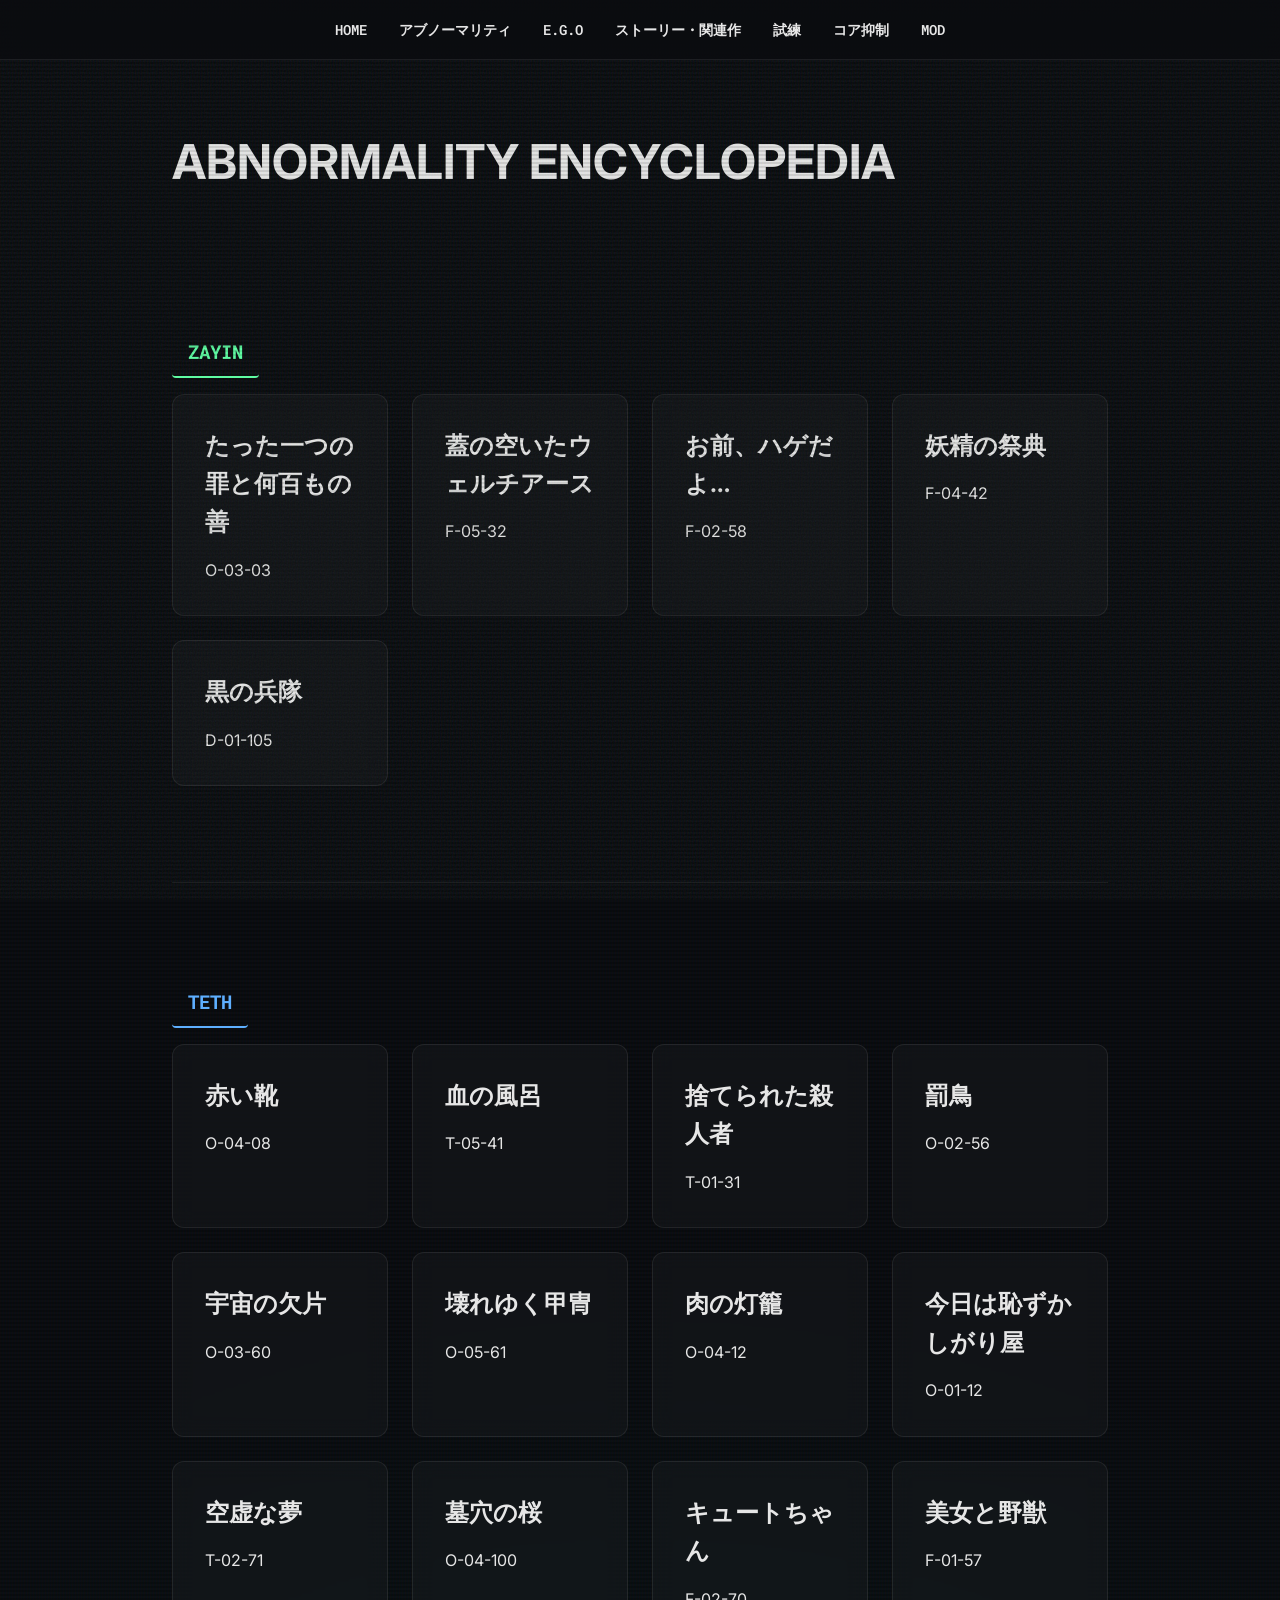
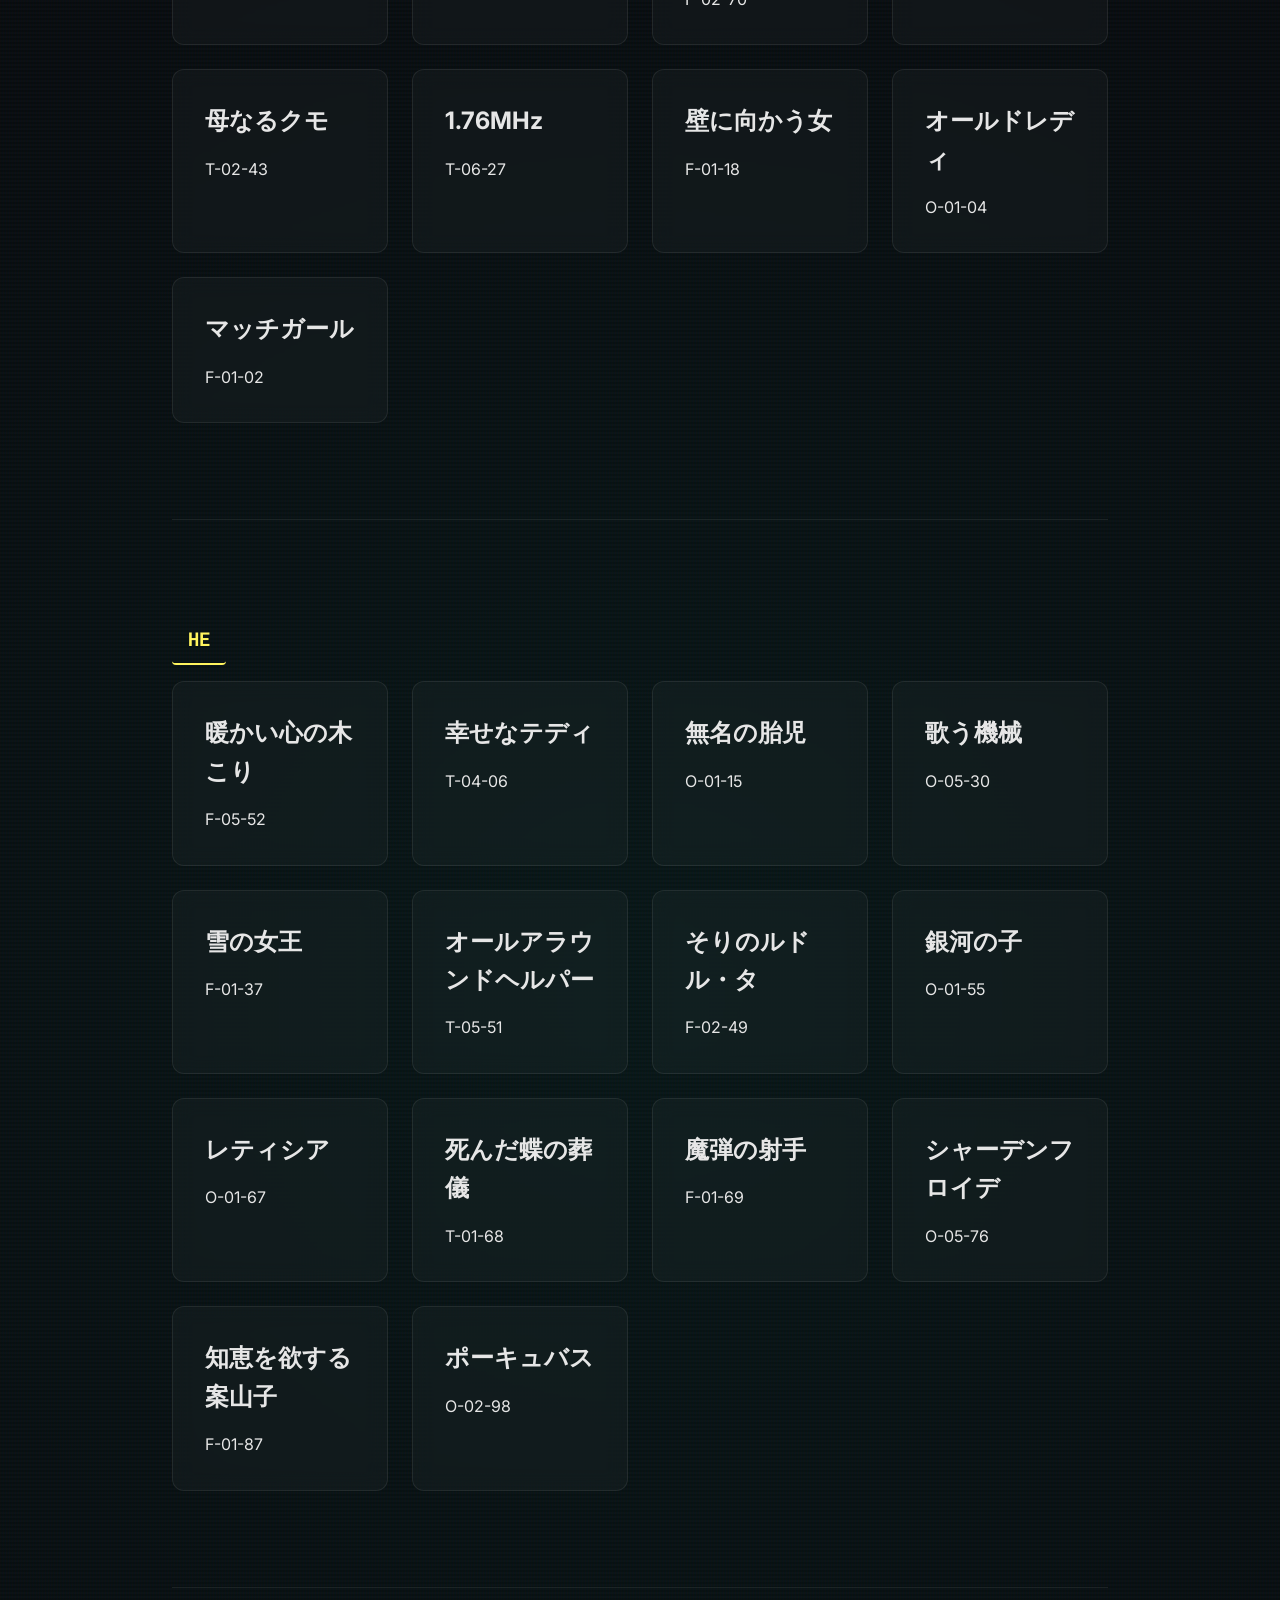
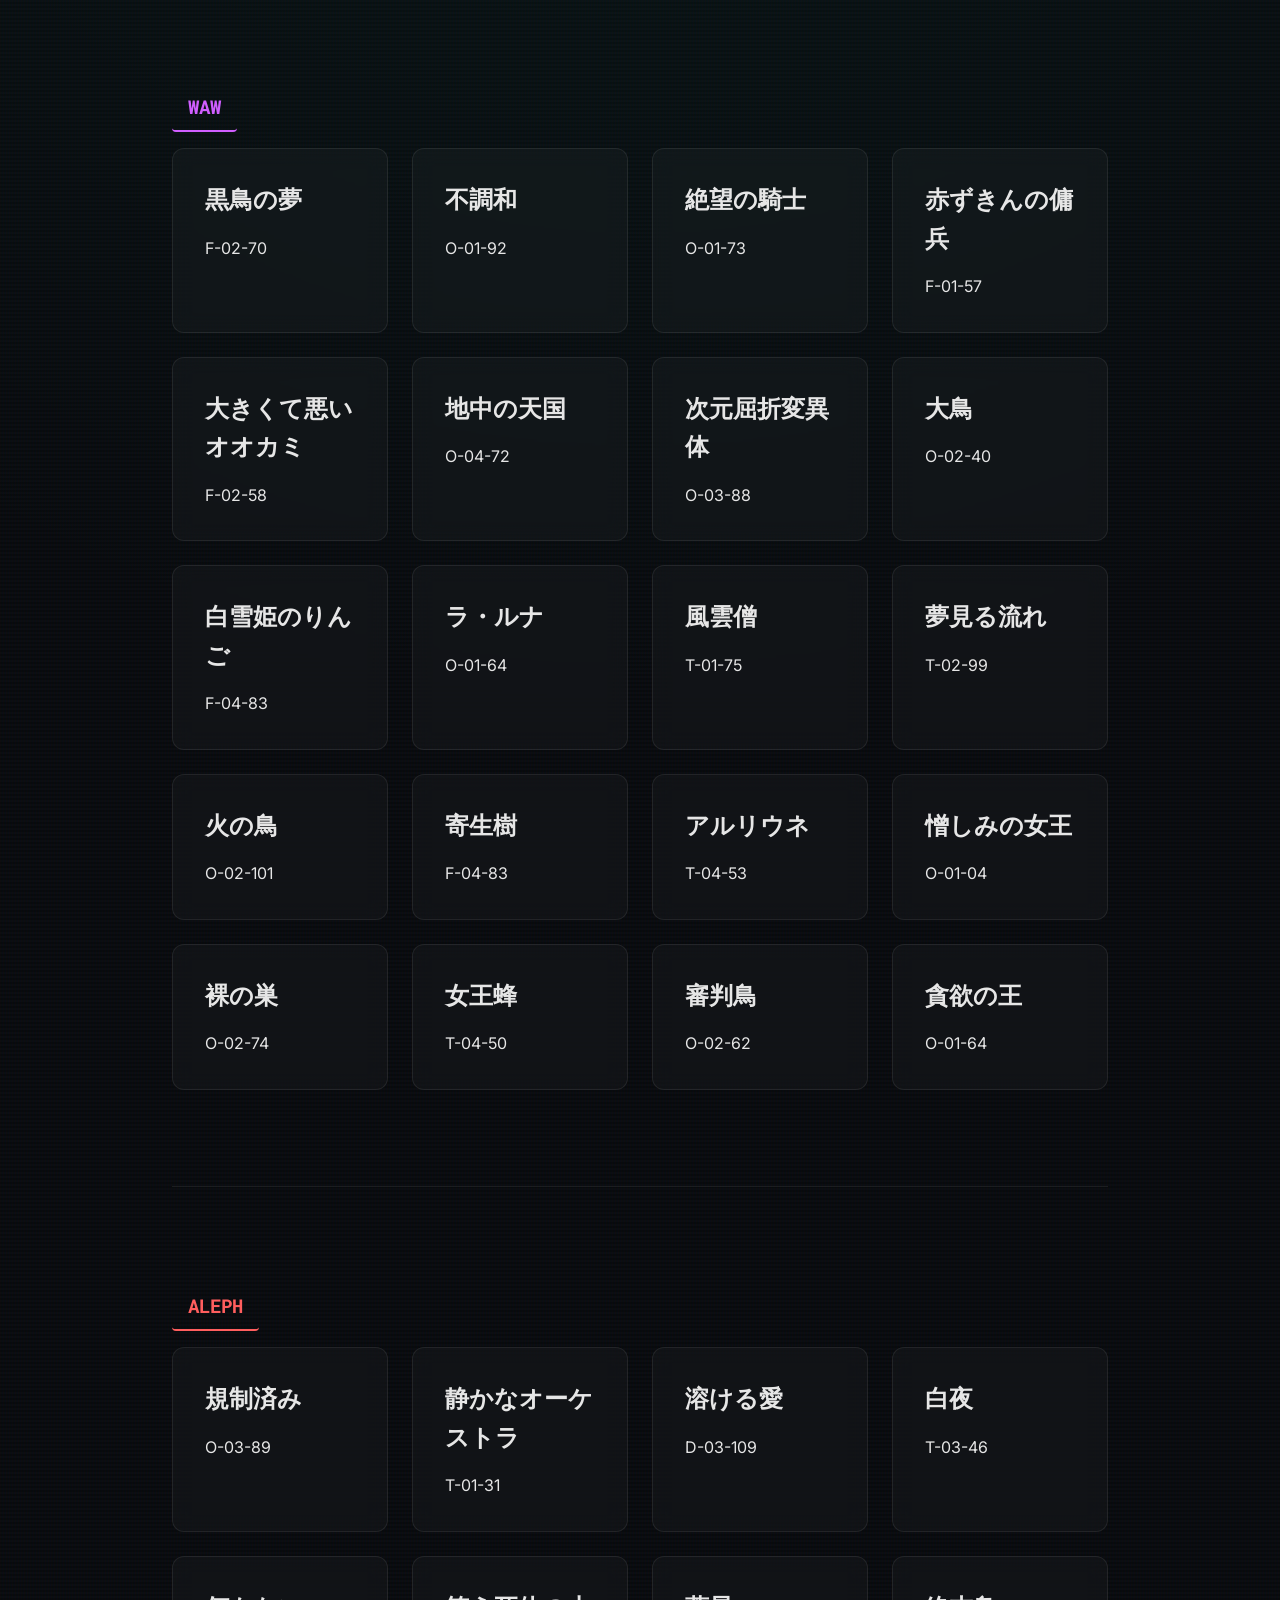
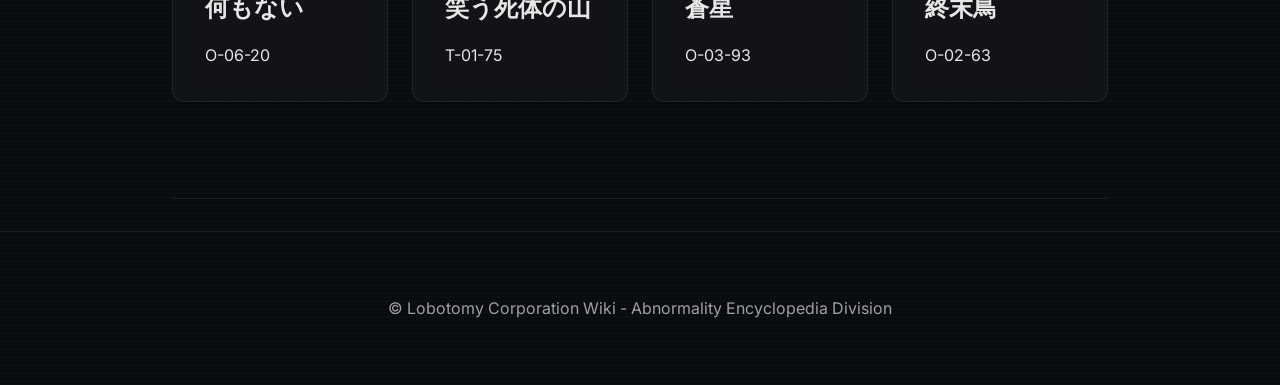
==== abnormality_list.html @ da33ee10 "base" ====
<!DOCTYPE html>
<html lang="ja">
<head>
    <meta charset="UTF-8">
    <meta name="viewport" content="width=device-width, initial-scale=1.0">
    <title>アブノーマリティ図鑑 | Lobotomy Corporation Wiki</title>
    <link rel="stylesheet" href="index.css">
</head>
<body>
    <div class="scanline"></div>
    <div class="noise"></div>

    <nav class="main-nav">
        <div class="nav-container">
            <ul class="nav-list">
                <li class="nav-item"><a href="index.html">HOME</a></li>
                <li class="nav-item has-dropdown">
                    <a href="abnormality_list.html">アブノーマリティ</a>
                    <ul class="dropdown">
                        <li><a href="#zayin">ZAYIN</a></li>
                        <li><a href="#teth">TETH</a></li>
                        <li><a href="#he">HE</a></li>
                        <li><a href="#waw">WAW</a></li>
                        <li><a href="#aleph">ALEPH</a></li>
                        <li><a href="tool_list.html">ツール型 (Tool)</a></li>
                    </ul>
                </li>
                <li class="nav-item has-dropdown">
                    <a href="ego_list.html">E.G.O</a>
                    <ul class="dropdown">
                        <li class="has-submenu">
                            <a href="ego_list.html">武器 (Weapon)</a>
                            <ul class="submenu">
                                <li><a href="ego_list.html#zayin">ZAYIN</a></li>
                                <li><a href="ego_list.html#teth">TETH</a></li>
                                <li><a href="ego_list.html#he">HE</a></li>
                                <li><a href="ego_list.html#waw">WAW</a></li>
                                <li><a href="ego_list.html#aleph">ALEPH</a></li>
                            </ul>
                        </li>
                        <li class="has-submenu">
                            <a href="ego_list.html">防具 (Armor)</a>
                            <ul class="submenu">
                                <li><a href="ego_list.html#zayin">ZAYIN</a></li>
                                <li><a href="ego_list.html#teth">TETH</a></li>
                                <li><a href="ego_list.html#he">HE</a></li>
                                <li><a href="ego_list.html#waw">WAW</a></li>
                                <li><a href="ego_list.html#aleph">ALEPH</a></li>
                            </ul>
                        </li>
                        <li><a href="ego_list.html#gift">ギフト (Gift)</a></li>
                    </ul>
                </li>
                <li class="nav-item"><a href="story.html">ストーリー・関連作</a></li>
                <li class="nav-item"><a href="ordeals.html">試練</a></li>
                <li class="nav-item"><a href="suppression.html">コア抑制</a></li>
                <li class="nav-item"><a href="mods.html">MOD</a></li>
            </ul>
        </div>
    </nav>

    <main class="container" style="padding-top: 4rem;">
        <h1 class="reveal" style="font-size: 3rem; margin-bottom: 2rem;">ABNORMALITY ENCYCLOPEDIA</h1>
        
        <section id="zayin">
            <h2 class="risk-header zayin reveal">ZAYIN</h2>
            <div class="grid-4">
                <div class="card reveal"><h3>たった一つの罪と何百もの善</h3><p>O-03-03</p></div>
                <div class="card reveal"><h3>蓋の空いたウェルチアース</h3><p>F-05-32</p></div>
                <div class="card reveal"><h3>お前、ハゲだよ…</h3><p>F-02-58</p></div>
                <div class="card reveal"><h3>妖精の祭典</h3><p>F-04-42</p></div>
                <div class="card reveal"><h3>黒の兵隊</h3><p>D-01-105</p></div>
            </div>
        </section>

        <section id="teth">
            <h2 class="risk-header teth reveal">TETH</h2>
            <div class="grid-4">
                <div class="card reveal"><h3>赤い靴</h3><p>O-04-08</p></div>
                <div class="card reveal"><h3>血の風呂</h3><p>T-05-41</p></div>
                <div class="card reveal"><h3>捨てられた殺人者</h3><p>T-01-31</p></div>
                <div class="card reveal"><h3>罰鳥</h3><p>O-02-56</p></div>
                <div class="card reveal"><h3>宇宙の欠片</h3><p>O-03-60</p></div>
                <div class="card reveal"><h3>壊れゆく甲冑</h3><p>O-05-61</p></div>
                <div class="card reveal"><h3>肉の灯籠</h3><p>O-04-12</p></div>
                <div class="card reveal"><h3>今日は恥ずかしがり屋</h3><p>O-01-12</p></div>
                <div class="card reveal"><h3>空虚な夢</h3><p>T-02-71</p></div>
                <div class="card reveal"><h3>墓穴の桜</h3><p>O-04-100</p></div>
                <div class="card reveal"><h3>キュートちゃん</h3><p>F-02-70</p></div>
                <div class="card reveal"><h3>美女と野獣</h3><p>F-01-57</p></div>
                <div class="card reveal"><h3>母なるクモ</h3><p>T-02-43</p></div>
                <div class="card reveal"><h3>1.76MHz</h3><p>T-06-27</p></div>
                <div class="card reveal"><h3>壁に向かう女</h3><p>F-01-18</p></div>
                <div class="card reveal"><h3>オールドレディ</h3><p>O-01-04</p></div>
                <div class="card reveal"><h3>マッチガール</h3><p>F-01-02</p></div>
            </div>
        </section>

        <section id="he">
            <h2 class="risk-header he reveal">HE</h2>
            <div class="grid-4">
                <div class="card reveal"><h3>暖かい心の木こり</h3><p>F-05-52</p></div>
                <div class="card reveal"><h3>幸せなテディ</h3><p>T-04-06</p></div>
                <div class="card reveal"><h3>無名の胎児</h3><p>O-01-15</p></div>
                <div class="card reveal"><h3>歌う機械</h3><p>O-05-30</p></div>
                <div class="card reveal"><h3>雪の女王</h3><p>F-01-37</p></div>
                <div class="card reveal"><h3>オールアラウンドヘルパー</h3><p>T-05-51</p></div>
                <div class="card reveal"><h3>そりのルドル・タ</h3><td>F-02-49</td></div>
                <div class="card reveal"><h3>銀河の子</h3><p>O-01-55</p></div>
                <div class="card reveal"><h3>レティシア</h3><p>O-01-67</p></div>
                <div class="card reveal"><h3>死んだ蝶の葬儀</h3><p>T-01-68</p></div>
                <div class="card reveal"><h3>魔弾の射手</h3><p>F-01-69</p></div>
                <div class="card reveal"><h3>シャーデンフロイデ</h3><p>O-05-76</p></div>
                <div class="card reveal"><h3>知恵を欲する案山子</h3><p>F-01-87</p></div>
                <div class="card reveal"><h3>ポーキュバス</h3><p>O-02-98</p></div>
            </div>
        </section>

        <section id="waw">
            <h2 class="risk-header waw reveal">WAW</h2>
            <div class="grid-4">
                <div class="card reveal"><h3>黒鳥の夢</h3><p>F-02-70</p></div>
                <div class="card reveal"><h3>不調和</h3><p>O-01-92</p></div>
                <div class="card reveal"><h3>絶望の騎士</h3><p>O-01-73</p></div>
                <div class="card reveal"><h3>赤ずきんの傭兵</h3><p>F-01-57</p></div>
                <div class="card reveal"><h3>大きくて悪いオオカミ</h3><p>F-02-58</p></div>
                <div class="card reveal"><h3>地中の天国</h3><p>O-04-72</p></div>
                <div class="card reveal"><h3>次元屈折変異体</h3><p>O-03-88</p></div>
                <div class="card reveal"><h3>大鳥</h3><p>O-02-40</p></div>
                <div class="card reveal"><h3>白雪姫のりんご</h3><p>F-04-83</p></div>
                <div class="card reveal"><h3>ラ・ルナ</h3><p>O-01-64</p></div>
                <div class="card reveal"><h3>風雲僧</h3><p>T-01-75</p></div>
                <div class="card reveal"><h3>夢見る流れ</h3><p>T-02-99</p></div>
                <div class="card reveal"><h3>火の鳥</h3><p>O-02-101</p></div>
                <div class="card reveal"><h3>寄生樹</h3><p>F-04-83</p></div>
                <div class="card reveal"><h3>アルリウネ</h3><p>T-04-53</p></div>
                <div class="card reveal"><h3>憎しみの女王</h3><p>O-01-04</p></div>
                <div class="card reveal"><h3>裸の巣</h3><p>O-02-74</p></div>
                <div class="card reveal"><h3>女王蜂</h3><p>T-04-50</p></div>
                <div class="card reveal"><h3>審判鳥</h3><p>O-02-62</p></div>
                <div class="card reveal"><h3>貪欲の王</h3><p>O-01-64</p></div>
            </div>
        </section>

        <section id="aleph">
            <h2 class="risk-header aleph reveal">ALEPH</h2>
            <div class="grid-4">
                <div class="card reveal"><h3>規制済み</h3><p>O-03-89</p></div>
                <div class="card reveal"><h3>静かなオーケストラ</h3><p>T-01-31</p></div>
                <div class="card reveal"><h3>溶ける愛</h3><p>D-03-109</p></div>
                <div class="card reveal"><h3>白夜</h3><p>T-03-46</p></div>
                <div class="card reveal"><h3>何もない</h3><p>O-06-20</p></div>
                <div class="card reveal"><h3>笑う死体の山</h3><p>T-01-75</p></div>
                <div class="card reveal"><h3>蒼星</h3><p>O-03-93</p></div>
                <div class="card reveal"><h3>終末鳥</h3><p>O-02-63</p></div>
            </div>
        </section>
    </main>

    <footer style="padding: 4rem; text-align: center; color: var(--text-secondary); border-top: 1px solid var(--glass-border);">
        <p>&copy; Lobotomy Corporation Wiki - Abnormality Encyclopedia Division</p>
    </footer>

    <script src="main.js"></script>
</body>
</html>
---- index.css ----
@import url('https://fonts.googleapis.com/css2?family=Inter:wght@300;400;600;700&family=Roboto+Mono:wght@400;500&display=swap');

:root {
    --bg-color: #0a0c10;
    --surface-color: rgba(20, 22, 28, 0.8);
    --border-color: rgba(255, 255, 255, 0.1);
    --text-primary: #e6e6e6;
    --text-secondary: #a0a0a0;
    --accent-color: #00ffcc; /* Corporate Teal */
    
    /* Attribute Colors */
    --color-red: #ff4b4b;
    --color-white: #ffffff;
    --color-black: #404040;
    --color-pale: #b0d4ff;
    
    /* Status Colors */
    --color-hp: #ff5e5e;
    --color-sp: #5eafff;
    --color-work-success: #5effa4;
    
    --font-sans: 'Inter', sans-serif;
    --font-mono: 'Roboto Mono', monospace;
    
    --transition-fast: 0.2s ease;
    --transition-slow: 0.5s ease;
    
    --glass-bg: rgba(255, 255, 255, 0.03);
    --glass-border: rgba(255, 255, 255, 0.08);
}

* {
    margin: 0;
    padding: 0;
    box-sizing: border-box;
}

body {
    background-color: var(--bg-color);
    color: var(--text-primary);
    font-family: var(--font-sans);
    line-height: 1.6;
    overflow-x: hidden;
    padding-top: 60px; /* Offset for fixed nav */
    background-image: 
        radial-gradient(circle at 50% 50%, rgba(0, 255, 204, 0.05) 0%, transparent 50%),
        linear-gradient(rgba(18, 16, 16, 0) 50%, rgba(0, 0, 0, 0.25) 50%),
        linear-gradient(90deg, rgba(255, 0, 0, 0.03), rgba(0, 255, 0, 0.01), rgba(0, 0, 255, 0.03));
    background-size: 100% 100%, 100% 4px, 3px 100%;
}

/* Scrollbar Customization */
::-webkit-scrollbar {
    width: 6px;
}
::-webkit-scrollbar-track {
    background: var(--bg-color);
}
::-webkit-scrollbar-thumb {
    background: var(--glass-border);
    border-radius: 10px;
}
::-webkit-scrollbar-thumb:hover {
    background: var(--accent-color);
}

.container {
    max-width: 1000px;
    margin: 0 auto;
    padding: 2rem;
}

/* Header & Navigation */
.main-nav {
    position: fixed;
    top: 0;
    left: 0;
    width: 100%;
    height: 60px;
    background: rgba(10, 12, 16, 0.8);
    backdrop-filter: blur(15px);
    border-bottom: 1px solid var(--glass-border);
    z-index: 1000;
}

.nav-container {
    max-width: 1200px;
    margin: 0 auto;
    height: 100%;
    display: flex;
    justify-content: center;
    align-items: center;
}

.nav-list {
    display: flex;
    list-style: none;
    gap: 2rem;
}

.nav-item {
    position: relative;
}

.nav-item > a {
    color: var(--text-primary);
    text-decoration: none;
    font-size: 0.9rem;
    font-weight: 600;
    font-family: var(--font-mono);
    text-transform: uppercase;
    transition: var(--transition-fast);
    padding: 1rem 0;
    display: block;
}

.nav-item:hover > a {
    color: var(--accent-color);
}

/* Dropdown Menu */
.dropdown {
    position: absolute;
    top: 100%;
    left: 0;
    background: var(--surface-color);
    border: 1px solid var(--glass-border);
    min-width: 200px;
    list-style: none;
    opacity: 0;
    visibility: hidden;
    transform: translateY(10px);
    transition: all 0.3s ease;
    border-radius: 4px;
    box-shadow: 0 10px 30px rgba(0,0,0,0.5);
}

.nav-item:hover .dropdown {
    opacity: 1;
    visibility: visible;
    transform: translateY(0);
}

.dropdown li {
    position: relative;
}

.dropdown a {
    color: var(--text-primary);
    text-decoration: none;
    padding: 0.8rem 1.2rem;
    display: block;
    font-size: 0.85rem;
    border-bottom: 1px solid rgba(255, 255, 255, 0.05);
    transition: var(--transition-fast);
}

.dropdown a:hover {
    background: rgba(255, 255, 255, 0.05);
    color: var(--accent-color);
}

/* Nested Submenu */
.submenu {
    position: absolute;
    top: 0;
    left: 100%;
    background: var(--surface-color);
    border: 1px solid var(--glass-border);
    min-width: 150px;
    list-style: none;
    opacity: 0;
    visibility: hidden;
    transform: translateX(10px);
    transition: all 0.3s ease;
    border-radius: 4px;
}

.has-submenu:hover .submenu {
    opacity: 1;
    visibility: visible;
    transform: translateX(0);
}

.has-submenu > a::after {
    content: '▶';
    font-size: 0.6rem;
    margin-left: 0.5rem;
    float: right;
    margin-top: 2px;
}

/* Data Tables */
.data-table-container {
    margin-top: 2rem;
    overflow-x: auto;
    border: 1px solid var(--glass-border);
    border-radius: 8px;
    background: var(--surface-color);
}

.data-table {
    width: 100%;
    border-collapse: collapse;
    font-size: 0.9rem;
}

.data-table th, .data-table td {
    padding: 1.2rem;
    text-align: left;
    border-bottom: 1px solid var(--glass-border);
}

.data-table th {
    background: rgba(255, 255, 255, 0.03);
    color: var(--accent-color);
    font-family: var(--font-mono);
    text-transform: uppercase;
    font-size: 0.75rem;
    letter-spacing: 1px;
}

.data-table tr:hover {
    background: rgba(255, 255, 255, 0.02);
}

/* Risk Level Headers */
.risk-header {
    padding: 0.5rem 1rem;
    border-radius: 4px;
    font-weight: bold;
    font-family: var(--font-mono);
    display: inline-block;
    margin-bottom: 1rem;
    font-size: 1.2rem;
}

.zayin { color: #5effa4; border-bottom: 2px solid #5effa4; }
.teth { color: #5eafff; border-bottom: 2px solid #5eafff; }
.he { color: #fff45e; border-bottom: 2px solid #fff45e; }
.waw { color: #d05eff; border-bottom: 2px solid #d05eff; }
.aleph { color: #ff5e5e; border-bottom: 2px solid #ff5e5e; }

/* Attribute Colors in Tables */
.attr-text-red { color: var(--color-red); font-weight: bold; }
.attr-text-white { color: var(--color-white); font-weight: bold; }
.attr-text-black { color: #888; font-weight: bold; } /* Slightly lighter for readability */
.attr-text-pale { color: var(--color-pale); font-weight: bold; }

header {
    height: 100vh;
    display: flex;
    flex-direction: column;
    justify-content: center;
    align-items: center;
    text-align: center;
    border-bottom: 1px solid var(--glass-border);
    position: relative;
    overflow: hidden;
}

.header-overlay {
    position: absolute;
    top: 0;
    left: 0;
    width: 100%;
    height: 100%;
    background: radial-gradient(circle at center, transparent 0%, var(--bg-color) 80%);
    z-index: 1;
}

header h1 {
    font-size: 4rem;
    font-weight: 700;
    letter-spacing: -2px;
    margin-bottom: 1rem;
    z-index: 2;
    background: linear-gradient(to bottom, #fff, #888);
    -webkit-background-clip: text;
    -webkit-text-fill-color: transparent;
    text-transform: uppercase;
}

header p {
    font-family: var(--font-mono);
    color: var(--accent-color);
    font-size: 1.2rem;
    z-index: 2;
    opacity: 0.8;
}

/* Sections */
section {
    padding: 6rem 0;
    border-bottom: 1px solid var(--glass-border);
}

.section-title {
    font-size: 2.5rem;
    margin-bottom: 3rem;
    display: flex;
    align-items: center;
    gap: 1rem;
}

.section-title::before {
    content: '';
    display: block;
    width: 40px;
    height: 4px;
    background: var(--accent-color);
}

/* Grid Layouts */
.grid-2 {
    display: grid;
    grid-template-columns: 1fr 1fr;
    gap: 2rem;
}

.grid-4 {
    display: grid;
    grid-template-columns: repeat(auto-fit, minmax(200px, 1fr));
    gap: 1.5rem;
}

/* Premium Cards */
.card {
    background: var(--glass-bg);
    border: 1px solid var(--glass-border);
    border-radius: 12px;
    padding: 2rem;
    position: relative;
    transition: var(--transition-fast);
    backdrop-filter: blur(10px);
}

.card:hover {
    border-color: var(--accent-color);
    transform: translateY(-5px);
    box-shadow: 0 10px 30px rgba(0, 0, 0, 0.5);
}

.card h3 {
    margin-bottom: 1rem;
    font-size: 1.5rem;
    color: var(--text-primary);
}

/* Attribute-specific cards */
.card-attr {
    border-left: 4px solid var(--attr-color);
}

.card-attr.red { --attr-color: var(--color-red); }
.card-attr.white { --attr-color: var(--color-white); }
.card-attr.black { --attr-color: var(--color-black); }
.card-attr.pale { --attr-color: var(--color-pale); }

.attr-tag {
    display: inline-block;
    padding: 0.2rem 0.6rem;
    border-radius: 4px;
    font-size: 0.8rem;
    font-weight: bold;
    font-family: var(--font-mono);
    margin-bottom: 1rem;
}

.tag-red { background: var(--color-red); color: #000; }
.tag-white { background: var(--color-white); color: #000; }
.tag-black { background: var(--color-black); color: #fff; }
.tag-pale { background: var(--color-pale); color: #000; }

/* Status Meters */
.meter-container {
    margin-top: 1rem;
}

.meter-label {
    display: flex;
    justify-content: space-between;
    font-size: 0.85rem;
    margin-bottom: 0.4rem;
    font-family: var(--font-mono);
}

.meter-bar {
    height: 8px;
    background: rgba(255, 255, 255, 0.1);
    border-radius: 4px;
    overflow: hidden;
}

.meter-fill {
    height: 100%;
    width: 0;
    transition: width 1.5s cubic-bezier(0.19, 1, 0.22, 1);
}

.fill-hp { background: var(--color-hp); }
.fill-sp { background: var(--color-sp); }

/* Decorative Elements */
.scanline {
    position: fixed;
    top: 0;
    left: 0;
    width: 100%;
    height: 100%;
    background: linear-gradient(rgba(18, 16, 16, 0) 50%, rgba(0, 0, 0, 0.1) 50%), linear-gradient(90deg, rgba(255, 0, 0, 0.02), rgba(0, 255, 0, 0.01), rgba(0, 0, 255, 0.02));
    background-size: 100% 4px, 3px 100%;
    pointer-events: none;
    z-index: 100;
}

.noise {
    position: fixed;
    top: 0;
    left: 0;
    width: 100%;
    height: 100%;
    background-image: url('[data-uri]');
    pointer-events: none;
    z-index: 99;
}

/* Animations */
@keyframes fadeIn {
    from { opacity: 0; transform: translateY(20px); }
    to { opacity: 1; transform: translateY(0); }
}

.reveal {
    opacity: 0;
    transition: all 0.8s ease;
}

.reveal.active {
    opacity: 1;
    transform: translateY(0);
}

/* Media Queries */
@media (max-width: 768px) {
    .grid-2 {
        grid-template-columns: 1fr;
    }
    header h1 {
        font-size: 2.5rem;
    }
}
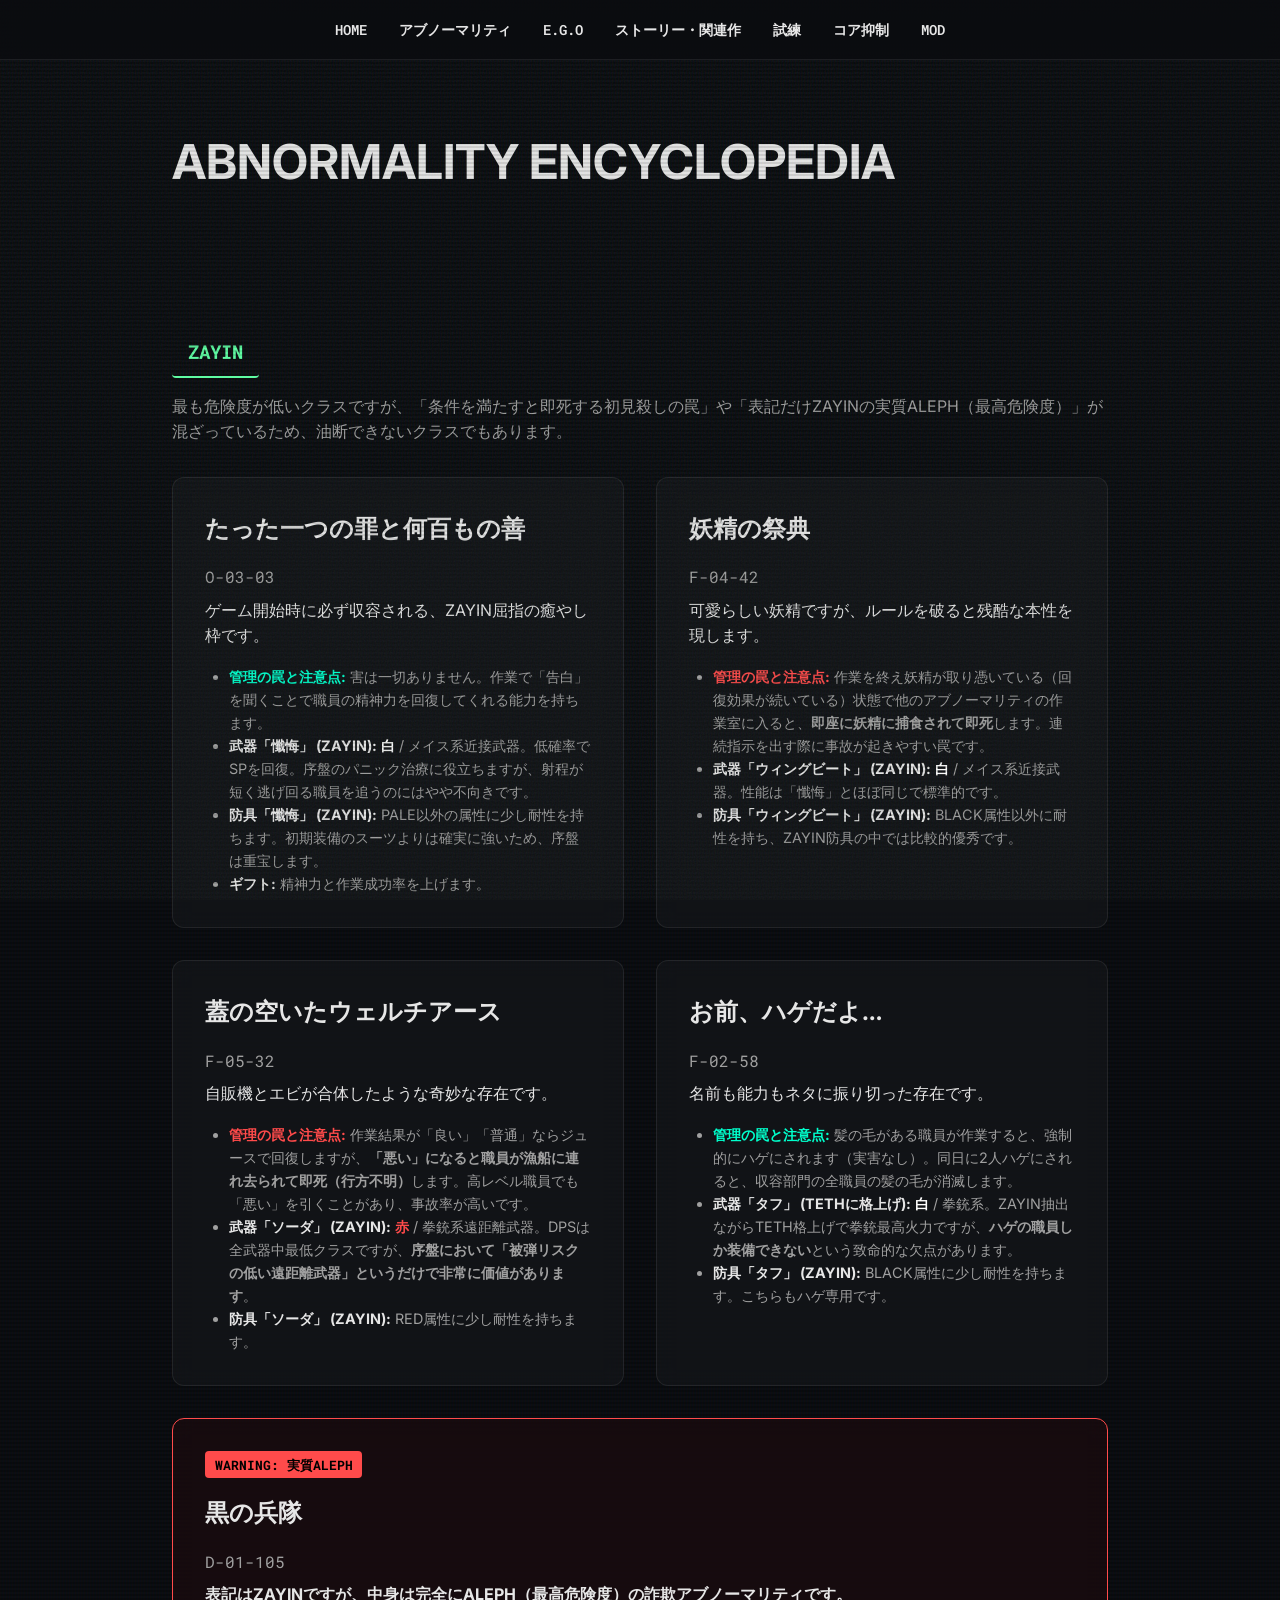
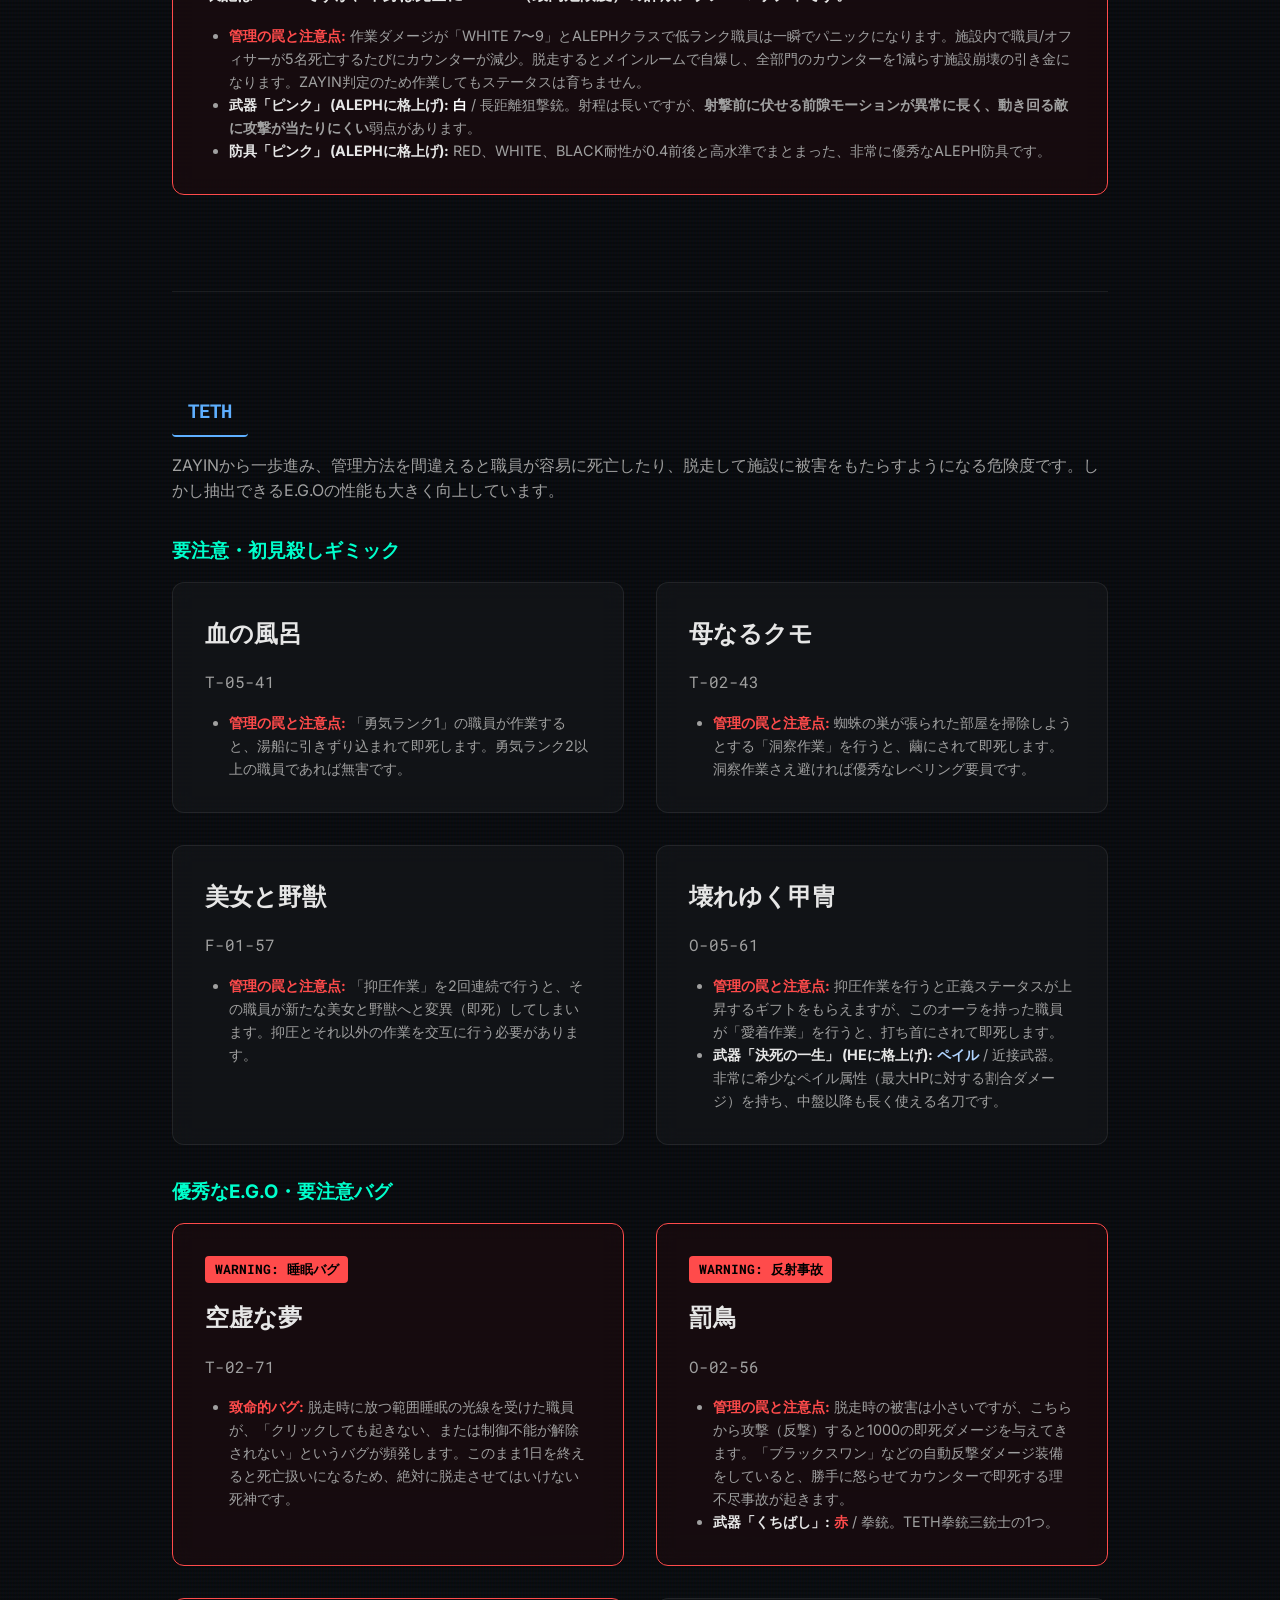
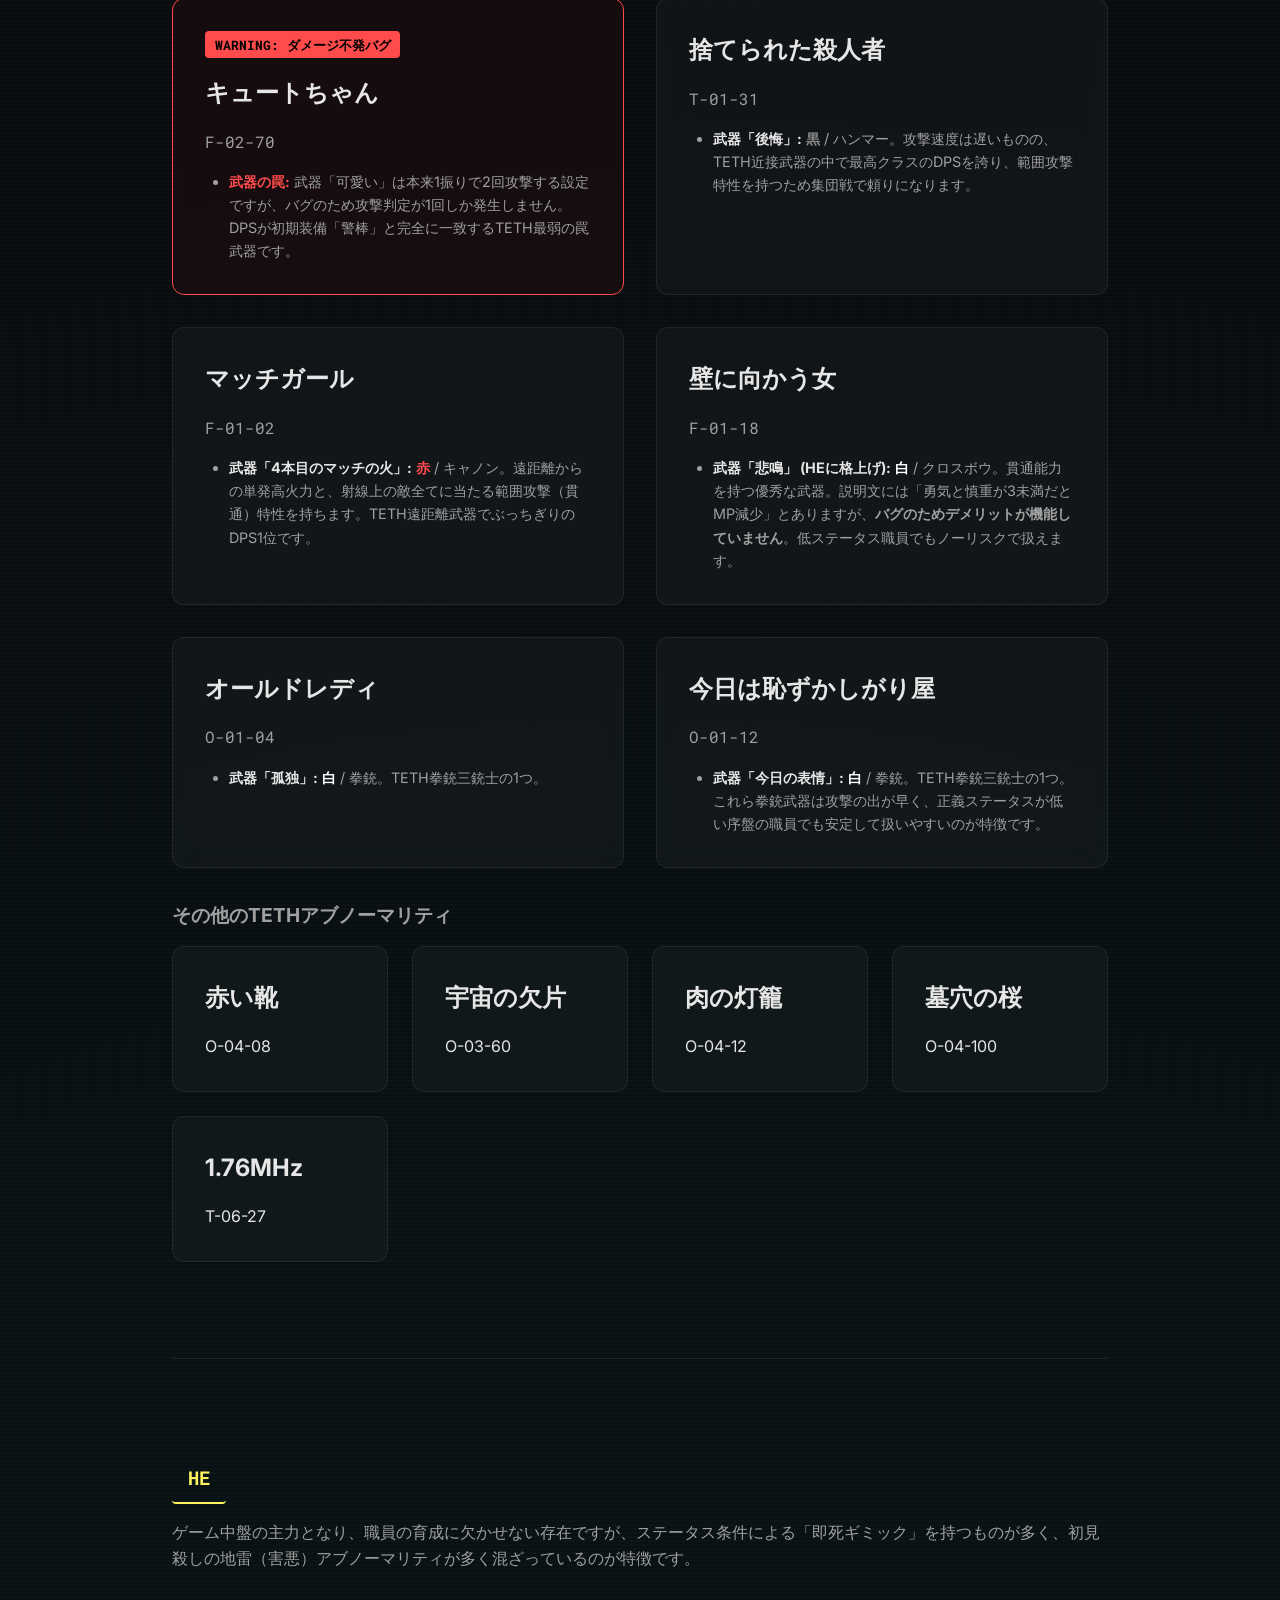
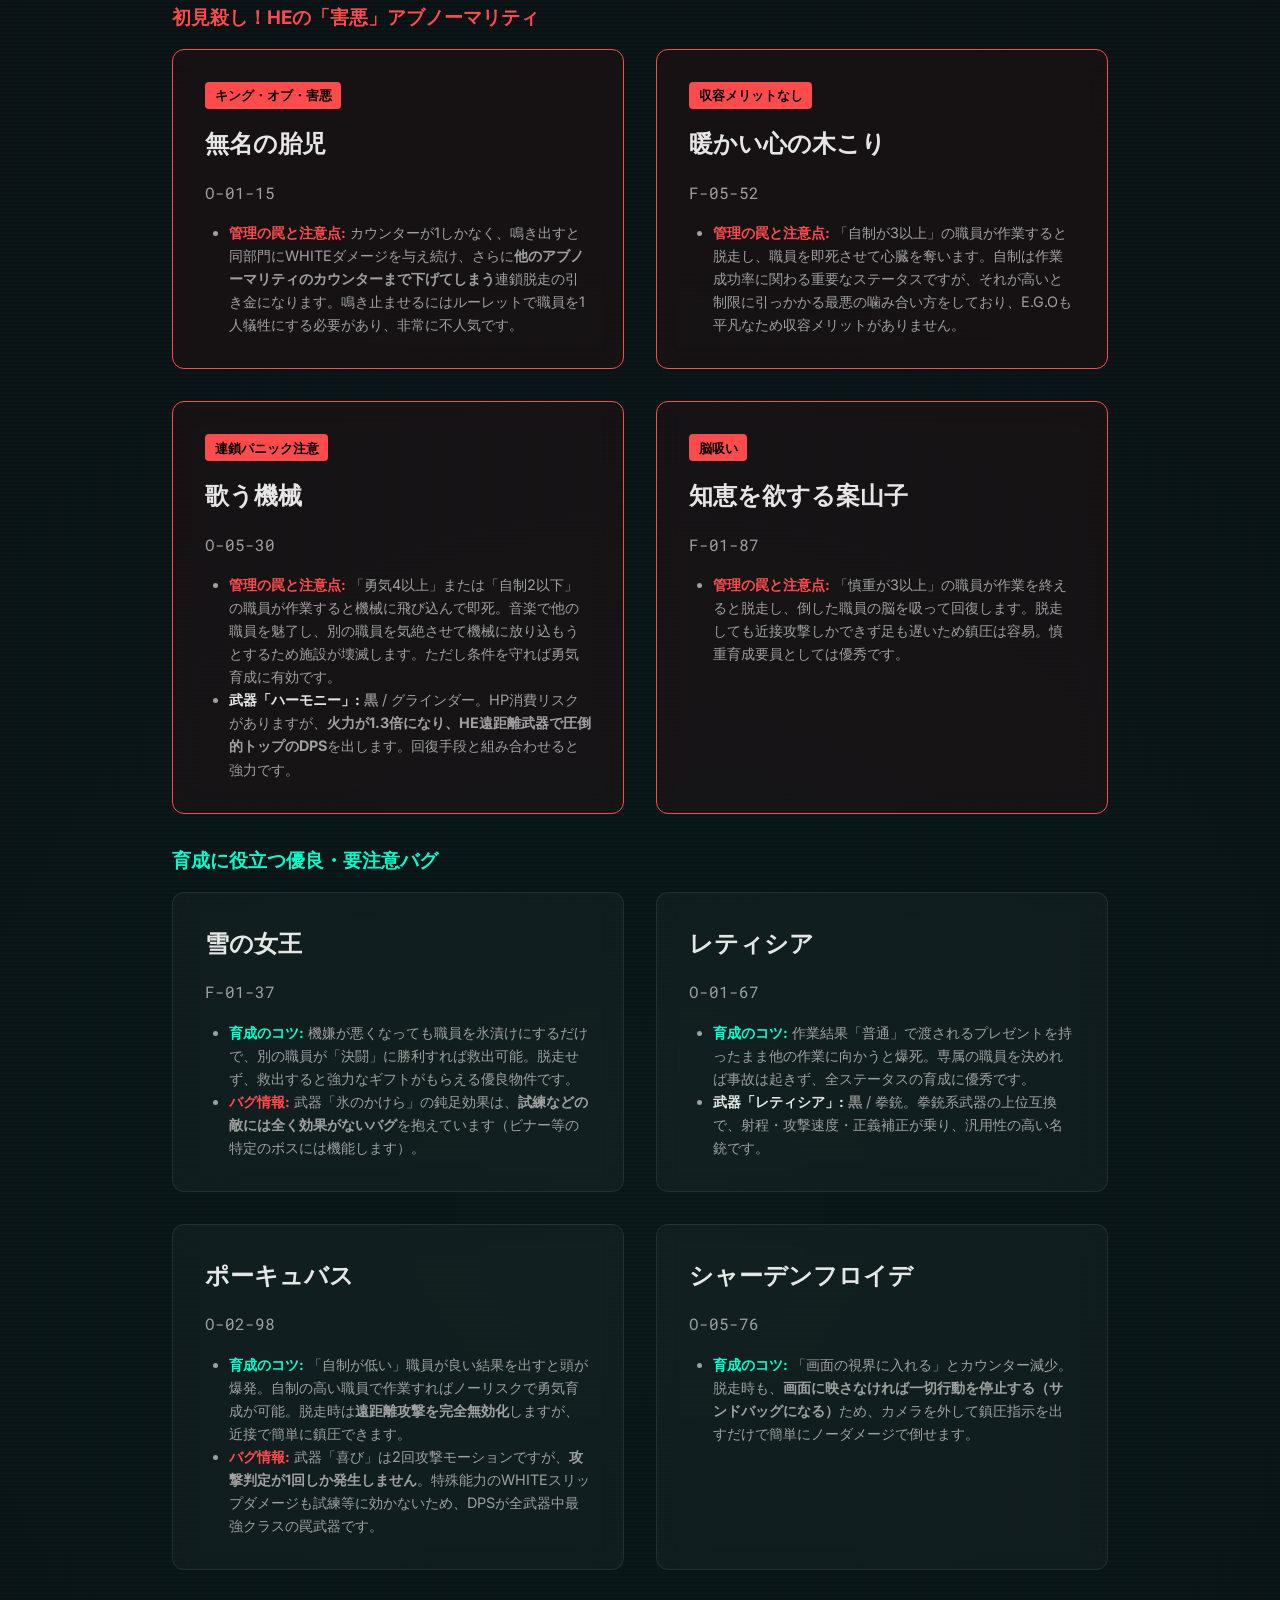
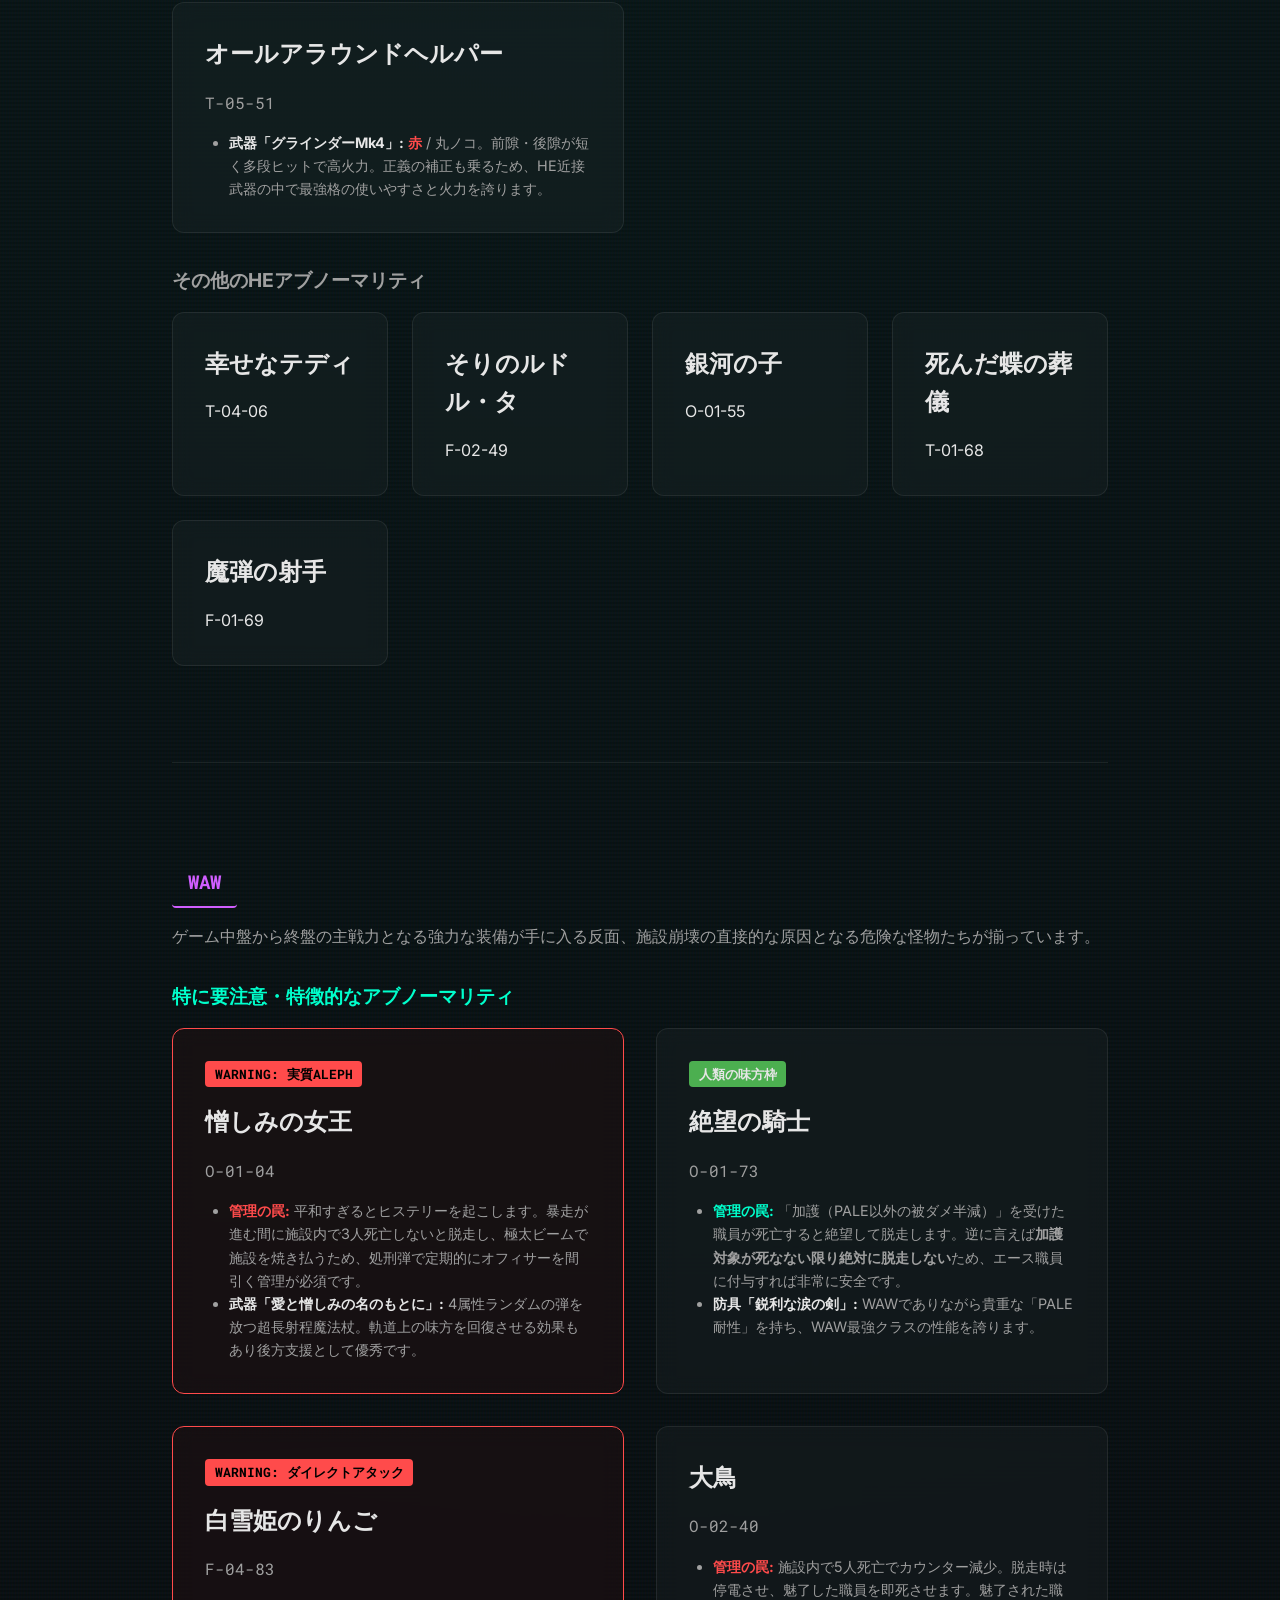
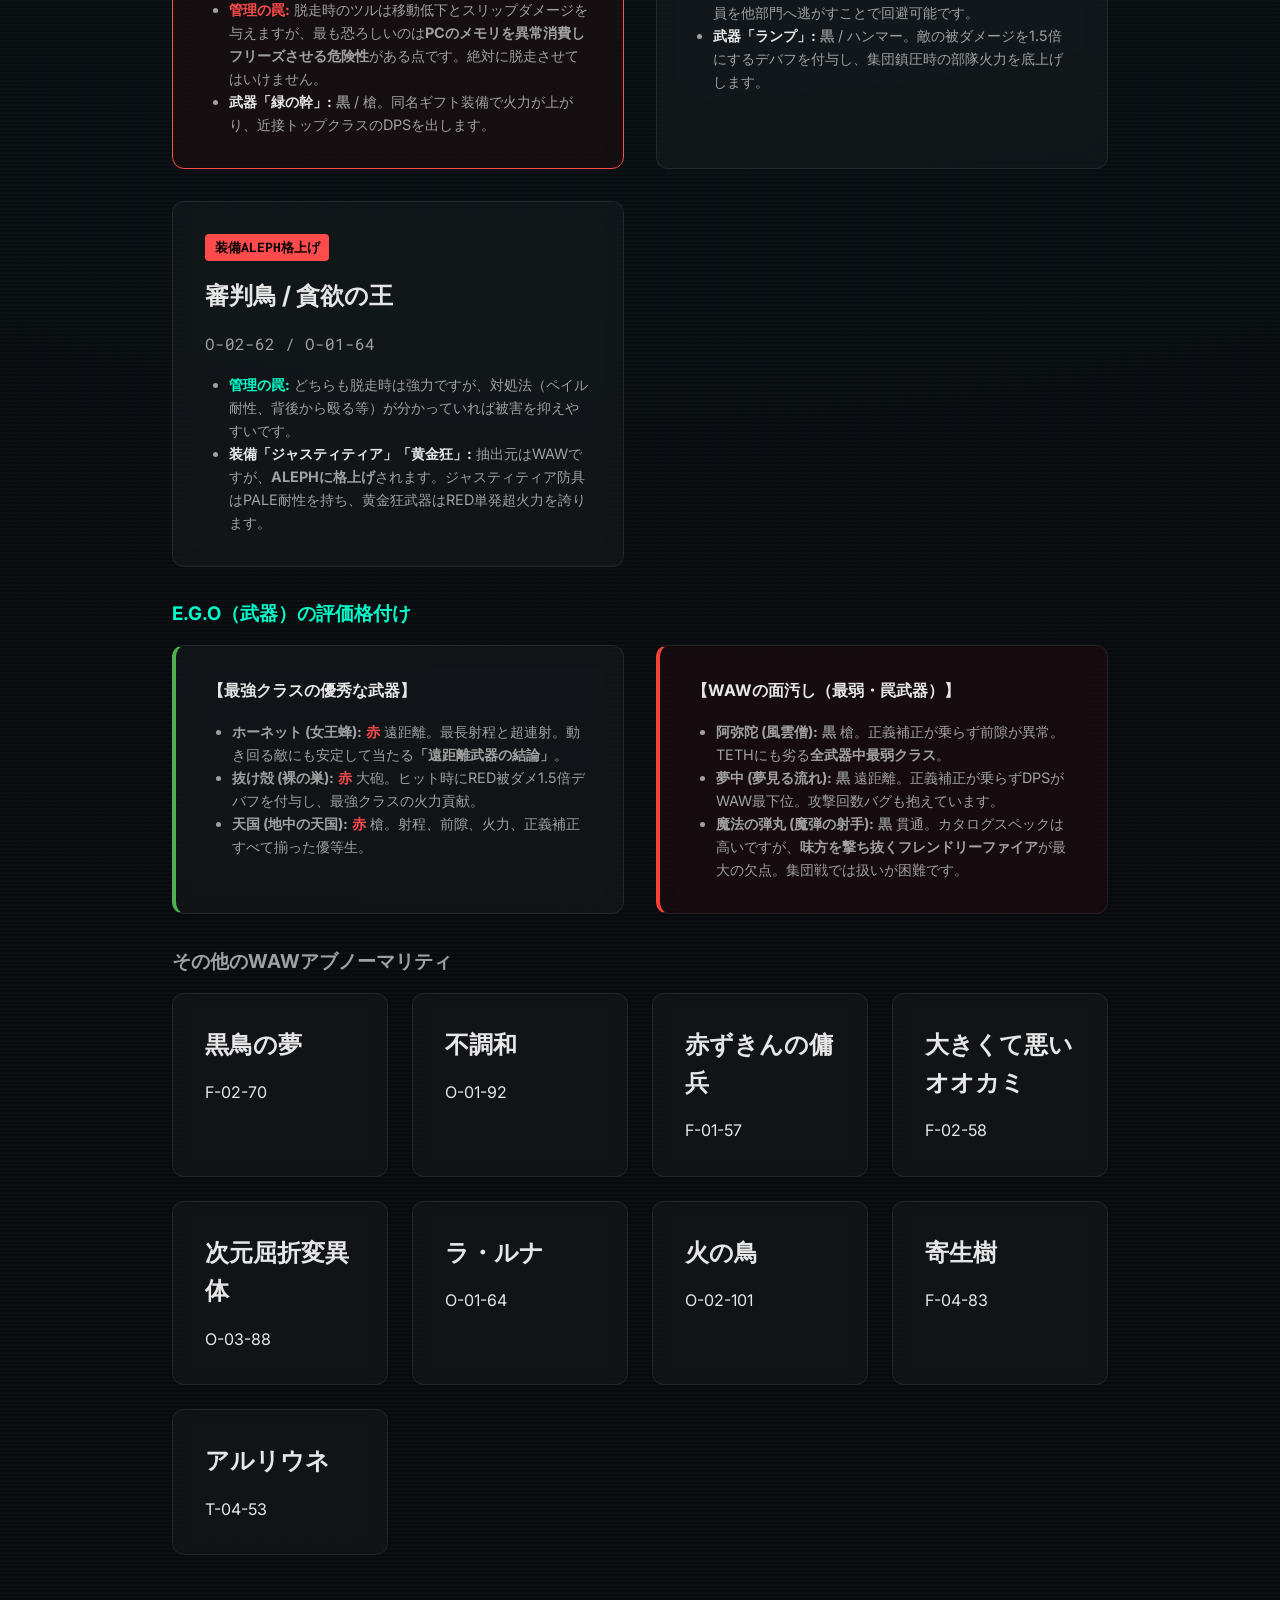
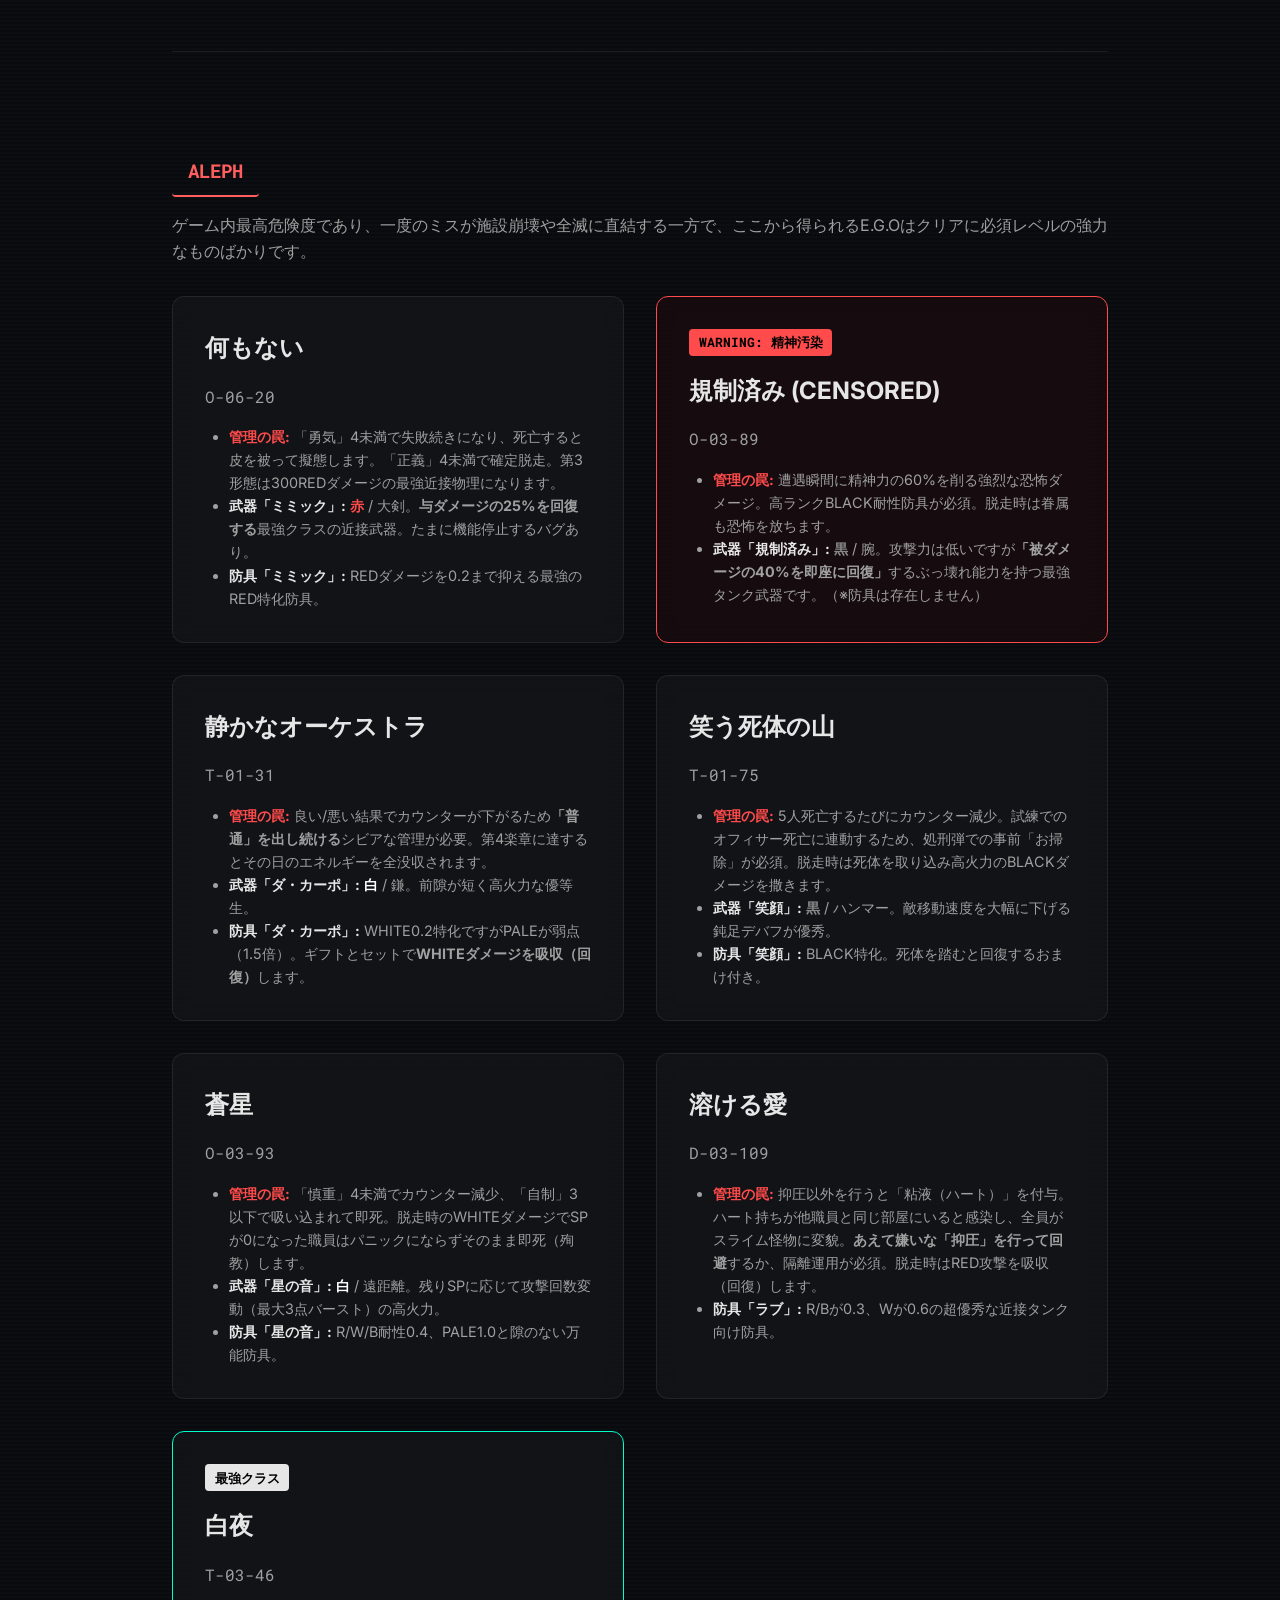
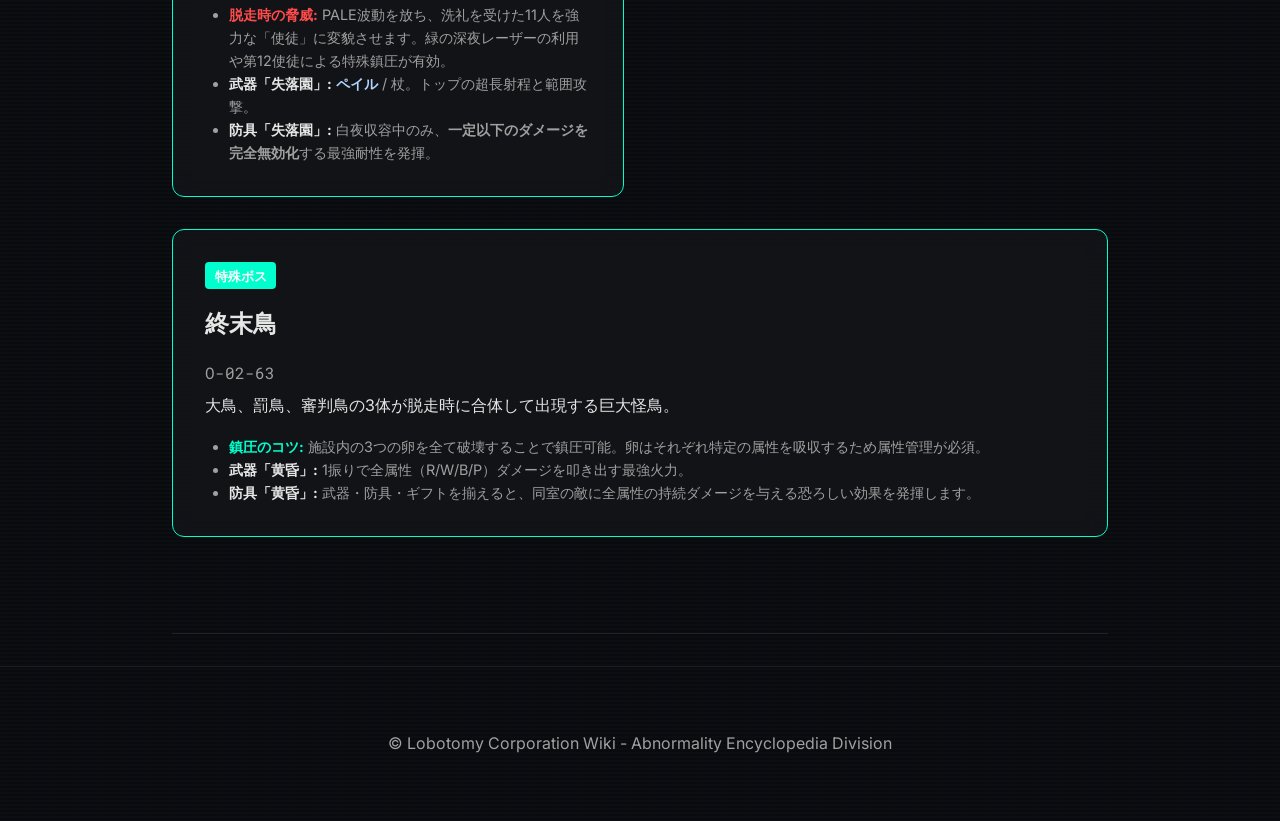
==== commit 78c0c1e4: "patch" ====
--- a/abnormality_list.html
+++ b/abnormality_list.html
@@ -64,95 +64,398 @@
         
         <section id="zayin">
             <h2 class="risk-header zayin reveal">ZAYIN</h2>
-            <div class="grid-4">
-                <div class="card reveal"><h3>たった一つの罪と何百もの善</h3><p>O-03-03</p></div>
-                <div class="card reveal"><h3>蓋の空いたウェルチアース</h3><p>F-05-32</p></div>
-                <div class="card reveal"><h3>お前、ハゲだよ…</h3><p>F-02-58</p></div>
-                <div class="card reveal"><h3>妖精の祭典</h3><p>F-04-42</p></div>
-                <div class="card reveal"><h3>黒の兵隊</h3><p>D-01-105</p></div>
+            <p class="reveal" style="color: var(--text-secondary); margin-bottom: 2rem;">最も危険度が低いクラスですが、「条件を満たすと即死する初見殺しの罠」や「表記だけZAYINの実質ALEPH（最高危険度）」が混ざっているため、油断できないクラスでもあります。</p>
+            <div class="grid-2">
+                <div class="card reveal">
+                    <h3>たった一つの罪と何百もの善</h3>
+                    <p style="font-family: var(--font-mono); color: var(--text-secondary); margin-bottom: 0.5rem;">O-03-03</p>
+                    <p>ゲーム開始時に必ず収容される、ZAYIN屈指の癒やし枠です。</p>
+                    <ul style="margin-top: 1rem; padding-left: 1.5rem; font-size: 0.9rem; color: var(--text-secondary);">
+                        <li><strong style="color: var(--accent-color);">管理の罠と注意点:</strong> 害は一切ありません。作業で「告白」を聞くことで職員の精神力を回復してくれる能力を持ちます。</li>
+                        <li><strong style="color: var(--text-primary);">武器「懺悔」 (ZAYIN):</strong> <span class="attr-text-white">白</span> / メイス系近接武器。低確率でSPを回復。序盤のパニック治療に役立ちますが、射程が短く逃げ回る職員を追うのにはやや不向きです。</li>
+                        <li><strong style="color: var(--text-primary);">防具「懺悔」 (ZAYIN):</strong> PALE以外の属性に少し耐性を持ちます。初期装備のスーツよりは確実に強いため、序盤は重宝します。</li>
+                        <li><strong style="color: var(--text-primary);">ギフト:</strong> 精神力と作業成功率を上げます。</li>
+                    </ul>
+                </div>
+                <div class="card reveal">
+                    <h3>妖精の祭典</h3>
+                    <p style="font-family: var(--font-mono); color: var(--text-secondary); margin-bottom: 0.5rem;">F-04-42</p>
+                    <p>可愛らしい妖精ですが、ルールを破ると残酷な本性を現します。</p>
+                    <ul style="margin-top: 1rem; padding-left: 1.5rem; font-size: 0.9rem; color: var(--text-secondary);">
+                        <li><strong style="color: var(--color-red);">管理の罠と注意点:</strong> 作業を終え妖精が取り憑いている（回復効果が続いている）状態で他のアブノーマリティの作業室に入ると、<strong>即座に妖精に捕食されて即死</strong>します。連続指示を出す際に事故が起きやすい罠です。</li>
+                        <li><strong style="color: var(--text-primary);">武器「ウィングビート」 (ZAYIN):</strong> <span class="attr-text-white">白</span> / メイス系近接武器。性能は「懺悔」とほぼ同じで標準的です。</li>
+                        <li><strong style="color: var(--text-primary);">防具「ウィングビート」 (ZAYIN):</strong> BLACK属性以外に耐性を持ち、ZAYIN防具の中では比較的優秀です。</li>
+                    </ul>
+                </div>
+                <div class="card reveal">
+                    <h3>蓋の空いたウェルチアース</h3>
+                    <p style="font-family: var(--font-mono); color: var(--text-secondary); margin-bottom: 0.5rem;">F-05-32</p>
+                    <p>自販機とエビが合体したような奇妙な存在です。</p>
+                    <ul style="margin-top: 1rem; padding-left: 1.5rem; font-size: 0.9rem; color: var(--text-secondary);">
+                        <li><strong style="color: var(--color-red);">管理の罠と注意点:</strong> 作業結果が「良い」「普通」ならジュースで回復しますが、<strong>「悪い」になると職員が漁船に連れ去られて即死（行方不明）</strong>します。高レベル職員でも「悪い」を引くことがあり、事故率が高いです。</li>
+                        <li><strong style="color: var(--text-primary);">武器「ソーダ」 (ZAYIN):</strong> <span class="attr-text-red">赤</span> / 拳銃系遠距離武器。DPSは全武器中最低クラスですが、<strong>序盤において「被弾リスクの低い遠距離武器」というだけで非常に価値があります</strong>。</li>
+                        <li><strong style="color: var(--text-primary);">防具「ソーダ」 (ZAYIN):</strong> RED属性に少し耐性を持ちます。</li>
+                    </ul>
+                </div>
+                <div class="card reveal">
+                    <h3>お前、ハゲだよ…</h3>
+                    <p style="font-family: var(--font-mono); color: var(--text-secondary); margin-bottom: 0.5rem;">F-02-58</p>
+                    <p>名前も能力もネタに振り切った存在です。</p>
+                    <ul style="margin-top: 1rem; padding-left: 1.5rem; font-size: 0.9rem; color: var(--text-secondary);">
+                        <li><strong style="color: var(--accent-color);">管理の罠と注意点:</strong> 髪の毛がある職員が作業すると、強制的にハゲにされます（実害なし）。同日に2人ハゲにされると、収容部門の全職員の髪の毛が消滅します。</li>
+                        <li><strong style="color: var(--text-primary);">武器「タフ」 (TETHに格上げ):</strong> <span class="attr-text-white">白</span> / 拳銃系。ZAYIN抽出ながらTETH格上げで拳銃最高火力ですが、<strong>ハゲの職員しか装備できない</strong>という致命的な欠点があります。</li>
+                        <li><strong style="color: var(--text-primary);">防具「タフ」 (ZAYIN):</strong> BLACK属性に少し耐性を持ちます。こちらもハゲ専用です。</li>
+                    </ul>
+                </div>
+                <div class="card reveal" style="border-color: var(--color-red); background: rgba(255, 0, 0, 0.05); grid-column: 1 / -1;">
+                    <span class="attr-tag tag-red">WARNING: 実質ALEPH</span>
+                    <h3>黒の兵隊</h3>
+                    <p style="font-family: var(--font-mono); color: var(--text-secondary); margin-bottom: 0.5rem;">D-01-105</p>
+                    <p><strong>表記はZAYINですが、中身は完全にALEPH（最高危険度）の詐欺アブノーマリティです。</strong></p>
+                    <ul style="margin-top: 1rem; padding-left: 1.5rem; font-size: 0.9rem; color: var(--text-secondary);">
+                        <li><strong style="color: var(--color-red);">管理の罠と注意点:</strong> 作業ダメージが「WHITE 7〜9」とALEPHクラスで低ランク職員は一瞬でパニックになります。施設内で職員/オフィサーが5名死亡するたびにカウンターが減少。脱走するとメインルームで自爆し、全部門のカウンターを1減らす施設崩壊の引き金になります。ZAYIN判定のため作業してもステータスは育ちません。</li>
+                        <li><strong style="color: var(--text-primary);">武器「ピンク」 (ALEPHに格上げ):</strong> <span class="attr-text-white">白</span> / 長距離狙撃銃。射程は長いですが、<strong>射撃前に伏せる前隙モーションが異常に長く、動き回る敵に攻撃が当たりにくい</strong>弱点があります。</li>
+                        <li><strong style="color: var(--text-primary);">防具「ピンク」 (ALEPHに格上げ):</strong> RED、WHITE、BLACK耐性が0.4前後と高水準でまとまった、非常に優秀なALEPH防具です。</li>
+                    </ul>
+                </div>
             </div>
         </section>
 
         <section id="teth">
             <h2 class="risk-header teth reveal">TETH</h2>
+            <p class="reveal" style="color: var(--text-secondary); margin-bottom: 2rem;">ZAYINから一歩進み、管理方法を間違えると職員が容易に死亡したり、脱走して施設に被害をもたらすようになる危険度です。しかし抽出できるE.G.Oの性能も大きく向上しています。</p>
+            
+            <h3 class="reveal" style="margin-bottom: 1rem; color: var(--accent-color);">要注意・初見殺しギミック</h3>
+            <div class="grid-2" style="margin-bottom: 2rem;">
+                <div class="card reveal">
+                    <h3>血の風呂</h3><p style="font-family: var(--font-mono); color: var(--text-secondary); margin-bottom: 0.5rem;">T-05-41</p>
+                    <ul style="margin-top: 1rem; padding-left: 1.5rem; font-size: 0.9rem; color: var(--text-secondary);">
+                        <li><strong style="color: var(--color-red);">管理の罠と注意点:</strong> 「勇気ランク1」の職員が作業すると、湯船に引きずり込まれて即死します。勇気ランク2以上の職員であれば無害です。</li>
+                    </ul>
+                </div>
+                <div class="card reveal">
+                    <h3>母なるクモ</h3><p style="font-family: var(--font-mono); color: var(--text-secondary); margin-bottom: 0.5rem;">T-02-43</p>
+                    <ul style="margin-top: 1rem; padding-left: 1.5rem; font-size: 0.9rem; color: var(--text-secondary);">
+                        <li><strong style="color: var(--color-red);">管理の罠と注意点:</strong> 蜘蛛の巣が張られた部屋を掃除しようとする「洞察作業」を行うと、繭にされて即死します。洞察作業さえ避ければ優秀なレベリング要員です。</li>
+                    </ul>
+                </div>
+                <div class="card reveal">
+                    <h3>美女と野獣</h3><p style="font-family: var(--font-mono); color: var(--text-secondary); margin-bottom: 0.5rem;">F-01-57</p>
+                    <ul style="margin-top: 1rem; padding-left: 1.5rem; font-size: 0.9rem; color: var(--text-secondary);">
+                        <li><strong style="color: var(--color-red);">管理の罠と注意点:</strong> 「抑圧作業」を2回連続で行うと、その職員が新たな美女と野獣へと変異（即死）してしまいます。抑圧とそれ以外の作業を交互に行う必要があります。</li>
+                    </ul>
+                </div>
+                <div class="card reveal">
+                    <h3>壊れゆく甲冑</h3><p style="font-family: var(--font-mono); color: var(--text-secondary); margin-bottom: 0.5rem;">O-05-61</p>
+                    <ul style="margin-top: 1rem; padding-left: 1.5rem; font-size: 0.9rem; color: var(--text-secondary);">
+                        <li><strong style="color: var(--color-red);">管理の罠と注意点:</strong> 抑圧作業を行うと正義ステータスが上昇するギフトをもらえますが、このオーラを持った職員が「愛着作業」を行うと、打ち首にされて即死します。</li>
+                        <li><strong style="color: var(--text-primary);">武器「決死の一生」 (HEに格上げ):</strong> <span class="attr-text-pale">ペイル</span> / 近接武器。非常に希少なペイル属性（最大HPに対する割合ダメージ）を持ち、中盤以降も長く使える名刀です。</li>
+                    </ul>
+                </div>
+            </div>
+
+            <h3 class="reveal" style="margin-bottom: 1rem; color: var(--accent-color);">優秀なE.G.O・要注意バグ</h3>
+            <div class="grid-2" style="margin-bottom: 2rem;">
+                <div class="card reveal" style="border-color: var(--color-red); background: rgba(255, 0, 0, 0.05);">
+                    <span class="attr-tag tag-red">WARNING: 睡眠バグ</span>
+                    <h3>空虚な夢</h3><p style="font-family: var(--font-mono); color: var(--text-secondary); margin-bottom: 0.5rem;">T-02-71</p>
+                    <ul style="margin-top: 1rem; padding-left: 1.5rem; font-size: 0.9rem; color: var(--text-secondary);">
+                        <li><strong style="color: var(--color-red);">致命的バグ:</strong> 脱走時に放つ範囲睡眠の光線を受けた職員が、「クリックしても起きない、または制御不能が解除されない」というバグが頻発します。このまま1日を終えると死亡扱いになるため、絶対に脱走させてはいけない死神です。</li>
+                    </ul>
+                </div>
+                <div class="card reveal" style="border-color: var(--color-red); background: rgba(255, 0, 0, 0.05);">
+                    <span class="attr-tag tag-red">WARNING: 反射事故</span>
+                    <h3>罰鳥</h3><p style="font-family: var(--font-mono); color: var(--text-secondary); margin-bottom: 0.5rem;">O-02-56</p>
+                    <ul style="margin-top: 1rem; padding-left: 1.5rem; font-size: 0.9rem; color: var(--text-secondary);">
+                        <li><strong style="color: var(--color-red);">管理の罠と注意点:</strong> 脱走時の被害は小さいですが、こちらから攻撃（反撃）すると1000の即死ダメージを与えてきます。「ブラックスワン」などの自動反撃ダメージ装備をしていると、勝手に怒らせてカウンターで即死する理不尽事故が起きます。</li>
+                        <li><strong style="color: var(--text-primary);">武器「くちばし」:</strong> <span class="attr-text-red">赤</span> / 拳銃。TETH拳銃三銃士の1つ。</li>
+                    </ul>
+                </div>
+                <div class="card reveal" style="border-color: var(--color-red); background: rgba(255, 0, 0, 0.05);">
+                    <span class="attr-tag tag-red">WARNING: ダメージ不発バグ</span>
+                    <h3>キュートちゃん</h3><p style="font-family: var(--font-mono); color: var(--text-secondary); margin-bottom: 0.5rem;">F-02-70</p>
+                    <ul style="margin-top: 1rem; padding-left: 1.5rem; font-size: 0.9rem; color: var(--text-secondary);">
+                        <li><strong style="color: var(--color-red);">武器の罠:</strong> 武器「可愛い」は本来1振りで2回攻撃する設定ですが、バグのため攻撃判定が1回しか発生しません。DPSが初期装備「警棒」と完全に一致するTETH最弱の罠武器です。</li>
+                    </ul>
+                </div>
+                <div class="card reveal">
+                    <h3>捨てられた殺人者</h3><p style="font-family: var(--font-mono); color: var(--text-secondary); margin-bottom: 0.5rem;">T-01-31</p>
+                    <ul style="margin-top: 1rem; padding-left: 1.5rem; font-size: 0.9rem; color: var(--text-secondary);">
+                        <li><strong style="color: var(--text-primary);">武器「後悔」:</strong> <span class="attr-text-black">黒</span> / ハンマー。攻撃速度は遅いものの、TETH近接武器の中で最高クラスのDPSを誇り、範囲攻撃特性を持つため集団戦で頼りになります。</li>
+                    </ul>
+                </div>
+                <div class="card reveal">
+                    <h3>マッチガール</h3><p style="font-family: var(--font-mono); color: var(--text-secondary); margin-bottom: 0.5rem;">F-01-02</p>
+                    <ul style="margin-top: 1rem; padding-left: 1.5rem; font-size: 0.9rem; color: var(--text-secondary);">
+                        <li><strong style="color: var(--text-primary);">武器「4本目のマッチの火」:</strong> <span class="attr-text-red">赤</span> / キャノン。遠距離からの単発高火力と、射線上の敵全てに当たる範囲攻撃（貫通）特性を持ちます。TETH遠距離武器でぶっちぎりのDPS1位です。</li>
+                    </ul>
+                </div>
+                <div class="card reveal">
+                    <h3>壁に向かう女</h3><p style="font-family: var(--font-mono); color: var(--text-secondary); margin-bottom: 0.5rem;">F-01-18</p>
+                    <ul style="margin-top: 1rem; padding-left: 1.5rem; font-size: 0.9rem; color: var(--text-secondary);">
+                        <li><strong style="color: var(--text-primary);">武器「悲鳴」 (HEに格上げ):</strong> <span class="attr-text-white">白</span> / クロスボウ。貫通能力を持つ優秀な武器。説明文には「勇気と慎重が3未満だとMP減少」とありますが、<strong>バグのためデメリットが機能していません</strong>。低ステータス職員でもノーリスクで扱えます。</li>
+                    </ul>
+                </div>
+                <div class="card reveal">
+                    <h3>オールドレディ</h3><p style="font-family: var(--font-mono); color: var(--text-secondary); margin-bottom: 0.5rem;">O-01-04</p>
+                    <ul style="margin-top: 1rem; padding-left: 1.5rem; font-size: 0.9rem; color: var(--text-secondary);">
+                        <li><strong style="color: var(--text-primary);">武器「孤独」:</strong> <span class="attr-text-white">白</span> / 拳銃。TETH拳銃三銃士の1つ。</li>
+                    </ul>
+                </div>
+                <div class="card reveal">
+                    <h3>今日は恥ずかしがり屋</h3><p style="font-family: var(--font-mono); color: var(--text-secondary); margin-bottom: 0.5rem;">O-01-12</p>
+                    <ul style="margin-top: 1rem; padding-left: 1.5rem; font-size: 0.9rem; color: var(--text-secondary);">
+                        <li><strong style="color: var(--text-primary);">武器「今日の表情」:</strong> <span class="attr-text-white">白</span> / 拳銃。TETH拳銃三銃士の1つ。これら拳銃武器は攻撃の出が早く、正義ステータスが低い序盤の職員でも安定して扱いやすいのが特徴です。</li>
+                    </ul>
+                </div>
+            </div>
+
+            <h3 class="reveal" style="margin-bottom: 1rem; color: var(--text-secondary); font-size: 1.2rem;">その他のTETHアブノーマリティ</h3>
             <div class="grid-4">
                 <div class="card reveal"><h3>赤い靴</h3><p>O-04-08</p></div>
-                <div class="card reveal"><h3>血の風呂</h3><p>T-05-41</p></div>
-                <div class="card reveal"><h3>捨てられた殺人者</h3><p>T-01-31</p></div>
-                <div class="card reveal"><h3>罰鳥</h3><p>O-02-56</p></div>
                 <div class="card reveal"><h3>宇宙の欠片</h3><p>O-03-60</p></div>
-                <div class="card reveal"><h3>壊れゆく甲冑</h3><p>O-05-61</p></div>
                 <div class="card reveal"><h3>肉の灯籠</h3><p>O-04-12</p></div>
-                <div class="card reveal"><h3>今日は恥ずかしがり屋</h3><p>O-01-12</p></div>
-                <div class="card reveal"><h3>空虚な夢</h3><p>T-02-71</p></div>
                 <div class="card reveal"><h3>墓穴の桜</h3><p>O-04-100</p></div>
-                <div class="card reveal"><h3>キュートちゃん</h3><p>F-02-70</p></div>
-                <div class="card reveal"><h3>美女と野獣</h3><p>F-01-57</p></div>
-                <div class="card reveal"><h3>母なるクモ</h3><p>T-02-43</p></div>
                 <div class="card reveal"><h3>1.76MHz</h3><p>T-06-27</p></div>
-                <div class="card reveal"><h3>壁に向かう女</h3><p>F-01-18</p></div>
-                <div class="card reveal"><h3>オールドレディ</h3><p>O-01-04</p></div>
-                <div class="card reveal"><h3>マッチガール</h3><p>F-01-02</p></div>
             </div>
         </section>
 
         <section id="he">
             <h2 class="risk-header he reveal">HE</h2>
+            <p class="reveal" style="color: var(--text-secondary); margin-bottom: 2rem;">ゲーム中盤の主力となり、職員の育成に欠かせない存在ですが、ステータス条件による「即死ギミック」を持つものが多く、初見殺しの地雷（害悪）アブノーマリティが多く混ざっているのが特徴です。</p>
+
+            <h3 class="reveal" style="margin-bottom: 1rem; color: var(--color-red);">初見殺し！HEの「害悪」アブノーマリティ</h3>
+            <div class="grid-2" style="margin-bottom: 2rem;">
+                <div class="card reveal" style="border-color: var(--color-red); background: rgba(255, 0, 0, 0.05);">
+                    <span class="attr-tag tag-red">キング・オブ・害悪</span>
+                    <h3>無名の胎児</h3><p style="font-family: var(--font-mono); color: var(--text-secondary); margin-bottom: 0.5rem;">O-01-15</p>
+                    <ul style="margin-top: 1rem; padding-left: 1.5rem; font-size: 0.9rem; color: var(--text-secondary);">
+                        <li><strong style="color: var(--color-red);">管理の罠と注意点:</strong> カウンターが1しかなく、鳴き出すと同部門にWHITEダメージを与え続け、さらに<strong>他のアブノーマリティのカウンターまで下げてしまう</strong>連鎖脱走の引き金になります。鳴き止ませるにはルーレットで職員を1人犠牲にする必要があり、非常に不人気です。</li>
+                    </ul>
+                </div>
+                <div class="card reveal" style="border-color: var(--color-red); background: rgba(255, 0, 0, 0.05);">
+                    <span class="attr-tag tag-red">収容メリットなし</span>
+                    <h3>暖かい心の木こり</h3><p style="font-family: var(--font-mono); color: var(--text-secondary); margin-bottom: 0.5rem;">F-05-52</p>
+                    <ul style="margin-top: 1rem; padding-left: 1.5rem; font-size: 0.9rem; color: var(--text-secondary);">
+                        <li><strong style="color: var(--color-red);">管理の罠と注意点:</strong> 「自制が3以上」の職員が作業すると脱走し、職員を即死させて心臓を奪います。自制は作業成功率に関わる重要なステータスですが、それが高いと制限に引っかかる最悪の噛み合い方をしており、E.G.Oも平凡なため収容メリットがありません。</li>
+                    </ul>
+                </div>
+                <div class="card reveal" style="border-color: var(--color-red); background: rgba(255, 0, 0, 0.05);">
+                    <span class="attr-tag tag-red">連鎖パニック注意</span>
+                    <h3>歌う機械</h3><p style="font-family: var(--font-mono); color: var(--text-secondary); margin-bottom: 0.5rem;">O-05-30</p>
+                    <ul style="margin-top: 1rem; padding-left: 1.5rem; font-size: 0.9rem; color: var(--text-secondary);">
+                        <li><strong style="color: var(--color-red);">管理の罠と注意点:</strong> 「勇気4以上」または「自制2以下」の職員が作業すると機械に飛び込んで即死。音楽で他の職員を魅了し、別の職員を気絶させて機械に放り込もうとするため施設が壊滅します。ただし条件を守れば勇気育成に有効です。</li>
+                        <li><strong style="color: var(--text-primary);">武器「ハーモニー」:</strong> <span class="attr-text-black">黒</span> / グラインダー。HP消費リスクがありますが、<strong>火力が1.3倍になり、HE遠距離武器で圧倒的トップのDPS</strong>を出します。回復手段と組み合わせると強力です。</li>
+                    </ul>
+                </div>
+                <div class="card reveal" style="border-color: var(--color-red); background: rgba(255, 0, 0, 0.05);">
+                    <span class="attr-tag tag-red">脳吸い</span>
+                    <h3>知恵を欲する案山子</h3><p style="font-family: var(--font-mono); color: var(--text-secondary); margin-bottom: 0.5rem;">F-01-87</p>
+                    <ul style="margin-top: 1rem; padding-left: 1.5rem; font-size: 0.9rem; color: var(--text-secondary);">
+                        <li><strong style="color: var(--color-red);">管理の罠と注意点:</strong> 「慎重が3以上」の職員が作業を終えると脱走し、倒した職員の脳を吸って回復します。脱走しても近接攻撃しかできず足も遅いため鎮圧は容易。慎重育成要員としては優秀です。</li>
+                    </ul>
+                </div>
+            </div>
+
+            <h3 class="reveal" style="margin-bottom: 1rem; color: var(--accent-color);">育成に役立つ優良・要注意バグ</h3>
+            <div class="grid-2" style="margin-bottom: 2rem;">
+                <div class="card reveal">
+                    <h3>雪の女王</h3><p style="font-family: var(--font-mono); color: var(--text-secondary); margin-bottom: 0.5rem;">F-01-37</p>
+                    <ul style="margin-top: 1rem; padding-left: 1.5rem; font-size: 0.9rem; color: var(--text-secondary);">
+                        <li><strong style="color: var(--accent-color);">育成のコツ:</strong> 機嫌が悪くなっても職員を氷漬けにするだけで、別の職員が「決闘」に勝利すれば救出可能。脱走せず、救出すると強力なギフトがもらえる優良物件です。</li>
+                        <li><strong style="color: var(--color-red);">バグ情報:</strong> 武器「氷のかけら」の鈍足効果は、<strong>試練などの敵には全く効果がないバグ</strong>を抱えています（ビナー等の特定のボスには機能します）。</li>
+                    </ul>
+                </div>
+                <div class="card reveal">
+                    <h3>レティシア</h3><p style="font-family: var(--font-mono); color: var(--text-secondary); margin-bottom: 0.5rem;">O-01-67</p>
+                    <ul style="margin-top: 1rem; padding-left: 1.5rem; font-size: 0.9rem; color: var(--text-secondary);">
+                        <li><strong style="color: var(--accent-color);">育成のコツ:</strong> 作業結果「普通」で渡されるプレゼントを持ったまま他の作業に向かうと爆死。専属の職員を決めれば事故は起きず、全ステータスの育成に優秀です。</li>
+                        <li><strong style="color: var(--text-primary);">武器「レティシア」:</strong> <span class="attr-text-black">黒</span> / 拳銃。拳銃系武器の上位互換で、射程・攻撃速度・正義補正が乗り、汎用性の高い名銃です。</li>
+                    </ul>
+                </div>
+                <div class="card reveal">
+                    <h3>ポーキュバス</h3><p style="font-family: var(--font-mono); color: var(--text-secondary); margin-bottom: 0.5rem;">O-02-98</p>
+                    <ul style="margin-top: 1rem; padding-left: 1.5rem; font-size: 0.9rem; color: var(--text-secondary);">
+                        <li><strong style="color: var(--accent-color);">育成のコツ:</strong> 「自制が低い」職員が良い結果を出すと頭が爆発。自制の高い職員で作業すればノーリスクで勇気育成が可能。脱走時は<strong>遠距離攻撃を完全無効化</strong>しますが、近接で簡単に鎮圧できます。</li>
+                        <li><strong style="color: var(--color-red);">バグ情報:</strong> 武器「喜び」は2回攻撃モーションですが、<strong>攻撃判定が1回しか発生しません</strong>。特殊能力のWHITEスリップダメージも試練等に効かないため、DPSが全武器中最強クラスの罠武器です。</li>
+                    </ul>
+                </div>
+                <div class="card reveal">
+                    <h3>シャーデンフロイデ</h3><p style="font-family: var(--font-mono); color: var(--text-secondary); margin-bottom: 0.5rem;">O-05-76</p>
+                    <ul style="margin-top: 1rem; padding-left: 1.5rem; font-size: 0.9rem; color: var(--text-secondary);">
+                        <li><strong style="color: var(--accent-color);">育成のコツ:</strong> 「画面の視界に入れる」とカウンター減少。脱走時も、<strong>画面に映さなければ一切行動を停止する（サンドバッグになる）</strong>ため、カメラを外して鎮圧指示を出すだけで簡単にノーダメージで倒せます。</li>
+                    </ul>
+                </div>
+                <div class="card reveal">
+                    <h3>オールアラウンドヘルパー</h3><p style="font-family: var(--font-mono); color: var(--text-secondary); margin-bottom: 0.5rem;">T-05-51</p>
+                    <ul style="margin-top: 1rem; padding-left: 1.5rem; font-size: 0.9rem; color: var(--text-secondary);">
+                        <li><strong style="color: var(--text-primary);">武器「グラインダーMk4」:</strong> <span class="attr-text-red">赤</span> / 丸ノコ。前隙・後隙が短く多段ヒットで高火力。正義の補正も乗るため、HE近接武器の中で最強格の使いやすさと火力を誇ります。</li>
+                    </ul>
+                </div>
+            </div>
+
+            <h3 class="reveal" style="margin-bottom: 1rem; color: var(--text-secondary); font-size: 1.2rem;">その他のHEアブノーマリティ</h3>
             <div class="grid-4">
-                <div class="card reveal"><h3>暖かい心の木こり</h3><p>F-05-52</p></div>
                 <div class="card reveal"><h3>幸せなテディ</h3><p>T-04-06</p></div>
-                <div class="card reveal"><h3>無名の胎児</h3><p>O-01-15</p></div>
-                <div class="card reveal"><h3>歌う機械</h3><p>O-05-30</p></div>
-                <div class="card reveal"><h3>雪の女王</h3><p>F-01-37</p></div>
-                <div class="card reveal"><h3>オールアラウンドヘルパー</h3><p>T-05-51</p></div>
-                <div class="card reveal"><h3>そりのルドル・タ</h3><td>F-02-49</td></div>
+                <div class="card reveal"><h3>そりのルドル・タ</h3><p>F-02-49</p></div>
                 <div class="card reveal"><h3>銀河の子</h3><p>O-01-55</p></div>
-                <div class="card reveal"><h3>レティシア</h3><p>O-01-67</p></div>
                 <div class="card reveal"><h3>死んだ蝶の葬儀</h3><p>T-01-68</p></div>
                 <div class="card reveal"><h3>魔弾の射手</h3><p>F-01-69</p></div>
-                <div class="card reveal"><h3>シャーデンフロイデ</h3><p>O-05-76</p></div>
-                <div class="card reveal"><h3>知恵を欲する案山子</h3><p>F-01-87</p></div>
-                <div class="card reveal"><h3>ポーキュバス</h3><p>O-02-98</p></div>
             </div>
         </section>
 
         <section id="waw">
             <h2 class="risk-header waw reveal">WAW</h2>
+            <p class="reveal" style="color: var(--text-secondary); margin-bottom: 2rem;">ゲーム中盤から終盤の主戦力となる強力な装備が手に入る反面、施設崩壊の直接的な原因となる危険な怪物たちが揃っています。</p>
+
+            <h3 class="reveal" style="margin-bottom: 1rem; color: var(--accent-color);">特に要注意・特徴的なアブノーマリティ</h3>
+            <div class="grid-2" style="margin-bottom: 2rem;">
+                <div class="card reveal" style="border-color: var(--color-red); background: rgba(255, 0, 0, 0.05);">
+                    <span class="attr-tag tag-red">WARNING: 実質ALEPH</span>
+                    <h3>憎しみの女王</h3><p style="font-family: var(--font-mono); color: var(--text-secondary); margin-bottom: 0.5rem;">O-01-04</p>
+                    <ul style="margin-top: 1rem; padding-left: 1.5rem; font-size: 0.9rem; color: var(--text-secondary);">
+                        <li><strong style="color: var(--color-red);">管理の罠:</strong> 平和すぎるとヒステリーを起こします。暴走が進む間に施設内で3人死亡しないと脱走し、極太ビームで施設を焼き払うため、処刑弾で定期的にオフィサーを間引く管理が必須です。</li>
+                        <li><strong style="color: var(--text-primary);">武器「愛と憎しみの名のもとに」:</strong> 4属性ランダムの弾を放つ超長射程魔法杖。軌道上の味方を回復させる効果もあり後方支援として優秀です。</li>
+                    </ul>
+                </div>
+                <div class="card reveal">
+                    <span class="attr-tag" style="background: #4caf50;">人類の味方枠</span>
+                    <h3>絶望の騎士</h3><p style="font-family: var(--font-mono); color: var(--text-secondary); margin-bottom: 0.5rem;">O-01-73</p>
+                    <ul style="margin-top: 1rem; padding-left: 1.5rem; font-size: 0.9rem; color: var(--text-secondary);">
+                        <li><strong style="color: var(--accent-color);">管理の罠:</strong> 「加護（PALE以外の被ダメ半減）」を受けた職員が死亡すると絶望して脱走します。逆に言えば<strong>加護対象が死なない限り絶対に脱走しない</strong>ため、エース職員に付与すれば非常に安全です。</li>
+                        <li><strong style="color: var(--text-primary);">防具「鋭利な涙の剣」:</strong> WAWでありながら貴重な「PALE耐性」を持ち、WAW最強クラスの性能を誇ります。</li>
+                    </ul>
+                </div>
+                <div class="card reveal" style="border-color: var(--color-red); background: rgba(255, 0, 0, 0.05);">
+                    <span class="attr-tag tag-red">WARNING: ダイレクトアタック</span>
+                    <h3>白雪姫のりんご</h3><p style="font-family: var(--font-mono); color: var(--text-secondary); margin-bottom: 0.5rem;">F-04-83</p>
+                    <ul style="margin-top: 1rem; padding-left: 1.5rem; font-size: 0.9rem; color: var(--text-secondary);">
+                        <li><strong style="color: var(--color-red);">管理の罠:</strong> 脱走時のツルは移動低下とスリップダメージを与えますが、最も恐ろしいのは<strong>PCのメモリを異常消費しフリーズさせる危険性</strong>がある点です。絶対に脱走させてはいけません。</li>
+                        <li><strong style="color: var(--text-primary);">武器「緑の幹」:</strong> <span class="attr-text-black">黒</span> / 槍。同名ギフト装備で火力が上がり、近接トップクラスのDPSを出します。</li>
+                    </ul>
+                </div>
+                <div class="card reveal">
+                    <h3>大鳥</h3><p style="font-family: var(--font-mono); color: var(--text-secondary); margin-bottom: 0.5rem;">O-02-40</p>
+                    <ul style="margin-top: 1rem; padding-left: 1.5rem; font-size: 0.9rem; color: var(--text-secondary);">
+                        <li><strong style="color: var(--color-red);">管理の罠:</strong> 施設内で5人死亡でカウンター減少。脱走時は停電させ、魅了した職員を即死させます。魅了された職員を他部門へ逃がすことで回避可能です。</li>
+                        <li><strong style="color: var(--text-primary);">武器「ランプ」:</strong> <span class="attr-text-black">黒</span> / ハンマー。敵の被ダメージを1.5倍にするデバフを付与し、集団鎮圧時の部隊火力を底上げします。</li>
+                    </ul>
+                </div>
+                <div class="card reveal">
+                    <span class="attr-tag tag-red">装備ALEPH格上げ</span>
+                    <h3>審判鳥 / 貪欲の王</h3><p style="font-family: var(--font-mono); color: var(--text-secondary); margin-bottom: 0.5rem;">O-02-62 / O-01-64</p>
+                    <ul style="margin-top: 1rem; padding-left: 1.5rem; font-size: 0.9rem; color: var(--text-secondary);">
+                        <li><strong style="color: var(--accent-color);">管理の罠:</strong> どちらも脱走時は強力ですが、対処法（ペイル耐性、背後から殴る等）が分かっていれば被害を抑えやすいです。</li>
+                        <li><strong style="color: var(--text-primary);">装備「ジャスティティア」「黄金狂」:</strong> 抽出元はWAWですが、<strong>ALEPHに格上げ</strong>されます。ジャスティティア防具はPALE耐性を持ち、黄金狂武器はRED単発超火力を誇ります。</li>
+                    </ul>
+                </div>
+            </div>
+
+            <h3 class="reveal" style="margin-bottom: 1rem; color: var(--accent-color);">E.G.O（武器）の評価格付け</h3>
+            <div class="grid-2" style="margin-bottom: 2rem;">
+                <div class="card reveal" style="border-left: 4px solid #4caf50;">
+                    <h4>【最強クラスの優秀な武器】</h4>
+                    <ul style="margin-top: 1rem; padding-left: 1.5rem; font-size: 0.9rem; color: var(--text-secondary);">
+                        <li><strong>ホーネット (女王蜂):</strong> <span class="attr-text-red">赤</span> 遠距離。最長射程と超連射。動き回る敵にも安定して当たる<strong>「遠距離武器の結論」</strong>。</li>
+                        <li><strong>抜け殻 (裸の巣):</strong> <span class="attr-text-red">赤</span> 大砲。ヒット時にRED被ダメ1.5倍デバフを付与し、最強クラスの火力貢献。</li>
+                        <li><strong>天国 (地中の天国):</strong> <span class="attr-text-red">赤</span> 槍。射程、前隙、火力、正義補正すべて揃った優等生。</li>
+                    </ul>
+                </div>
+                <div class="card reveal" style="border-left: 4px solid #f44336; background: rgba(255, 0, 0, 0.05);">
+                    <h4>【WAWの面汚し（最弱・罠武器）】</h4>
+                    <ul style="margin-top: 1rem; padding-left: 1.5rem; font-size: 0.9rem; color: var(--text-secondary);">
+                        <li><strong>阿弥陀 (風雲僧):</strong> <span class="attr-text-black">黒</span> 槍。正義補正が乗らず前隙が異常。TETHにも劣る<strong>全武器中最弱クラス</strong>。</li>
+                        <li><strong>夢中 (夢見る流れ):</strong> <span class="attr-text-black">黒</span> 遠距離。正義補正が乗らずDPSがWAW最下位。攻撃回数バグも抱えています。</li>
+                        <li><strong>魔法の弾丸 (魔弾の射手):</strong> <span class="attr-text-black">黒</span> 貫通。カタログスペックは高いですが、<strong>味方を撃ち抜くフレンドリーファイア</strong>が最大の欠点。集団戦では扱いが困難です。</li>
+                    </ul>
+                </div>
+            </div>
+
+            <h3 class="reveal" style="margin-bottom: 1rem; color: var(--text-secondary); font-size: 1.2rem;">その他のWAWアブノーマリティ</h3>
             <div class="grid-4">
                 <div class="card reveal"><h3>黒鳥の夢</h3><p>F-02-70</p></div>
                 <div class="card reveal"><h3>不調和</h3><p>O-01-92</p></div>
-                <div class="card reveal"><h3>絶望の騎士</h3><p>O-01-73</p></div>
                 <div class="card reveal"><h3>赤ずきんの傭兵</h3><p>F-01-57</p></div>
                 <div class="card reveal"><h3>大きくて悪いオオカミ</h3><p>F-02-58</p></div>
-                <div class="card reveal"><h3>地中の天国</h3><p>O-04-72</p></div>
                 <div class="card reveal"><h3>次元屈折変異体</h3><p>O-03-88</p></div>
-                <div class="card reveal"><h3>大鳥</h3><p>O-02-40</p></div>
-                <div class="card reveal"><h3>白雪姫のりんご</h3><p>F-04-83</p></div>
                 <div class="card reveal"><h3>ラ・ルナ</h3><p>O-01-64</p></div>
-                <div class="card reveal"><h3>風雲僧</h3><p>T-01-75</p></div>
-                <div class="card reveal"><h3>夢見る流れ</h3><p>T-02-99</p></div>
                 <div class="card reveal"><h3>火の鳥</h3><p>O-02-101</p></div>
                 <div class="card reveal"><h3>寄生樹</h3><p>F-04-83</p></div>
                 <div class="card reveal"><h3>アルリウネ</h3><p>T-04-53</p></div>
-                <div class="card reveal"><h3>憎しみの女王</h3><p>O-01-04</p></div>
-                <div class="card reveal"><h3>裸の巣</h3><p>O-02-74</p></div>
-                <div class="card reveal"><h3>女王蜂</h3><p>T-04-50</p></div>
-                <div class="card reveal"><h3>審判鳥</h3><p>O-02-62</p></div>
-                <div class="card reveal"><h3>貪欲の王</h3><p>O-01-64</p></div>
             </div>
         </section>
 
         <section id="aleph">
             <h2 class="risk-header aleph reveal">ALEPH</h2>
-            <div class="grid-4">
-                <div class="card reveal"><h3>規制済み</h3><p>O-03-89</p></div>
-                <div class="card reveal"><h3>静かなオーケストラ</h3><p>T-01-31</p></div>
-                <div class="card reveal"><h3>溶ける愛</h3><p>D-03-109</p></div>
-                <div class="card reveal"><h3>白夜</h3><p>T-03-46</p></div>
-                <div class="card reveal"><h3>何もない</h3><p>O-06-20</p></div>
-                <div class="card reveal"><h3>笑う死体の山</h3><p>T-01-75</p></div>
-                <div class="card reveal"><h3>蒼星</h3><p>O-03-93</p></div>
-                <div class="card reveal"><h3>終末鳥</h3><p>O-02-63</p></div>
+            <p class="reveal" style="color: var(--text-secondary); margin-bottom: 2rem;">ゲーム内最高危険度であり、一度のミスが施設崩壊や全滅に直結する一方で、ここから得られるE.G.Oはクリアに必須レベルの強力なものばかりです。</p>
+
+            <div class="grid-2">
+                <div class="card reveal">
+                    <h3>何もない</h3><p style="font-family: var(--font-mono); color: var(--text-secondary); margin-bottom: 0.5rem;">O-06-20</p>
+                    <ul style="margin-top: 1rem; padding-left: 1.5rem; font-size: 0.9rem; color: var(--text-secondary);">
+                        <li><strong style="color: var(--color-red);">管理の罠:</strong> 「勇気」4未満で失敗続きになり、死亡すると皮を被って擬態します。「正義」4未満で確定脱走。第3形態は300REDダメージの最強近接物理になります。</li>
+                        <li><strong style="color: var(--text-primary);">武器「ミミック」:</strong> <span class="attr-text-red">赤</span> / 大剣。<strong>与ダメージの25%を回復する</strong>最強クラスの近接武器。たまに機能停止するバグあり。</li>
+                        <li><strong style="color: var(--text-primary);">防具「ミミック」:</strong> REDダメージを0.2まで抑える最強のRED特化防具。</li>
+                    </ul>
+                </div>
+                <div class="card reveal" style="border-color: var(--color-red); background: rgba(255, 0, 0, 0.05);">
+                    <span class="attr-tag tag-red">WARNING: 精神汚染</span>
+                    <h3>規制済み (CENSORED)</h3><p style="font-family: var(--font-mono); color: var(--text-secondary); margin-bottom: 0.5rem;">O-03-89</p>
+                    <ul style="margin-top: 1rem; padding-left: 1.5rem; font-size: 0.9rem; color: var(--text-secondary);">
+                        <li><strong style="color: var(--color-red);">管理の罠:</strong> 遭遇瞬間に精神力の60%を削る強烈な恐怖ダメージ。高ランクBLACK耐性防具が必須。脱走時は眷属も恐怖を放ちます。</li>
+                        <li><strong style="color: var(--text-primary);">武器「規制済み」:</strong> <span class="attr-text-black">黒</span> / 腕。攻撃力は低いですが<strong>「被ダメージの40%を即座に回復」</strong>するぶっ壊れ能力を持つ最強タンク武器です。（※防具は存在しません）</li>
+                    </ul>
+                </div>
+                <div class="card reveal">
+                    <h3>静かなオーケストラ</h3><p style="font-family: var(--font-mono); color: var(--text-secondary); margin-bottom: 0.5rem;">T-01-31</p>
+                    <ul style="margin-top: 1rem; padding-left: 1.5rem; font-size: 0.9rem; color: var(--text-secondary);">
+                        <li><strong style="color: var(--color-red);">管理の罠:</strong> 良い/悪い結果でカウンターが下がるため<strong>「普通」を出し続ける</strong>シビアな管理が必要。第4楽章に達するとその日のエネルギーを全没収されます。</li>
+                        <li><strong style="color: var(--text-primary);">武器「ダ・カーポ」:</strong> <span class="attr-text-white">白</span> / 鎌。前隙が短く高火力な優等生。</li>
+                        <li><strong style="color: var(--text-primary);">防具「ダ・カーポ」:</strong> WHITE0.2特化ですがPALEが弱点（1.5倍）。ギフトとセットで<strong>WHITEダメージを吸収（回復）</strong>します。</li>
+                    </ul>
+                </div>
+                <div class="card reveal">
+                    <h3>笑う死体の山</h3><p style="font-family: var(--font-mono); color: var(--text-secondary); margin-bottom: 0.5rem;">T-01-75</p>
+                    <ul style="margin-top: 1rem; padding-left: 1.5rem; font-size: 0.9rem; color: var(--text-secondary);">
+                        <li><strong style="color: var(--color-red);">管理の罠:</strong> 5人死亡するたびにカウンター減少。試練でのオフィサー死亡に連動するため、処刑弾での事前「お掃除」が必須。脱走時は死体を取り込み高火力のBLACKダメージを撒きます。</li>
+                        <li><strong style="color: var(--text-primary);">武器「笑顔」:</strong> <span class="attr-text-black">黒</span> / ハンマー。敵移動速度を大幅に下げる鈍足デバフが優秀。</li>
+                        <li><strong style="color: var(--text-primary);">防具「笑顔」:</strong> BLACK特化。死体を踏むと回復するおまけ付き。</li>
+                    </ul>
+                </div>
+                <div class="card reveal">
+                    <h3>蒼星</h3><p style="font-family: var(--font-mono); color: var(--text-secondary); margin-bottom: 0.5rem;">O-03-93</p>
+                    <ul style="margin-top: 1rem; padding-left: 1.5rem; font-size: 0.9rem; color: var(--text-secondary);">
+                        <li><strong style="color: var(--color-red);">管理の罠:</strong> 「慎重」4未満でカウンター減少、「自制」3以下で吸い込まれて即死。脱走時のWHITEダメージでSPが0になった職員はパニックにならずそのまま即死（殉教）します。</li>
+                        <li><strong style="color: var(--text-primary);">武器「星の音」:</strong> <span class="attr-text-white">白</span> / 遠距離。残りSPに応じて攻撃回数変動（最大3点バースト）の高火力。</li>
+                        <li><strong style="color: var(--text-primary);">防具「星の音」:</strong> R/W/B耐性0.4、PALE1.0と隙のない万能防具。</li>
+                    </ul>
+                </div>
+                <div class="card reveal">
+                    <h3>溶ける愛</h3><p style="font-family: var(--font-mono); color: var(--text-secondary); margin-bottom: 0.5rem;">D-03-109</p>
+                    <ul style="margin-top: 1rem; padding-left: 1.5rem; font-size: 0.9rem; color: var(--text-secondary);">
+                        <li><strong style="color: var(--color-red);">管理の罠:</strong> 抑圧以外を行うと「粘液（ハート）」を付与。ハート持ちが他職員と同じ部屋にいると感染し、全員がスライム怪物に変貌。<strong>あえて嫌いな「抑圧」を行って回避</strong>するか、隔離運用が必須。脱走時はRED攻撃を吸収（回復）します。</li>
+                        <li><strong style="color: var(--text-primary);">防具「ラブ」:</strong> R/Bが0.3、Wが0.6の超優秀な近接タンク向け防具。</li>
+                    </ul>
+                </div>
+                <div class="card reveal" style="border-color: var(--accent-color);">
+                    <span class="attr-tag" style="background: var(--text-primary); color: #000;">最強クラス</span>
+                    <h3>白夜</h3><p style="font-family: var(--font-mono); color: var(--text-secondary); margin-bottom: 0.5rem;">T-03-46</p>
+                    <ul style="margin-top: 1rem; padding-left: 1.5rem; font-size: 0.9rem; color: var(--text-secondary);">
+                        <li><strong style="color: var(--color-red);">脱走時の脅威:</strong> PALE波動を放ち、洗礼を受けた11人を強力な「使徒」に変貌させます。緑の深夜レーザーの利用や第12使徒による特殊鎮圧が有効。</li>
+                        <li><strong style="color: var(--text-primary);">武器「失落園」:</strong> <span class="attr-text-pale">ペイル</span> / 杖。トップの超長射程と範囲攻撃。</li>
+                        <li><strong style="color: var(--text-primary);">防具「失落園」:</strong> 白夜収容中のみ、<strong>一定以下のダメージを完全無効化</strong>する最強耐性を発揮。</li>
+                    </ul>
+                </div>
+                <div class="card reveal" style="border-color: var(--accent-color); grid-column: 1 / -1;">
+                    <span class="attr-tag" style="background: var(--accent-color); color: #fff;">特殊ボス</span>
+                    <h3>終末鳥</h3><p style="font-family: var(--font-mono); color: var(--text-secondary); margin-bottom: 0.5rem;">O-02-63</p>
+                    <p>大鳥、罰鳥、審判鳥の3体が脱走時に合体して出現する巨大怪鳥。</p>
+                    <ul style="margin-top: 1rem; padding-left: 1.5rem; font-size: 0.9rem; color: var(--text-secondary);">
+                        <li><strong style="color: var(--accent-color);">鎮圧のコツ:</strong> 施設内の3つの卵を全て破壊することで鎮圧可能。卵はそれぞれ特定の属性を吸収するため属性管理が必須。</li>
+                        <li><strong style="color: var(--text-primary);">武器「黄昏」:</strong> 1振りで全属性（R/W/B/P）ダメージを叩き出す最強火力。</li>
+                        <li><strong style="color: var(--text-primary);">防具「黄昏」:</strong> 武器・防具・ギフトを揃えると、同室の敵に全属性の持続ダメージを与える恐ろしい効果を発揮します。</li>
+                    </ul>
+                </div>
             </div>
         </section>
     </main>
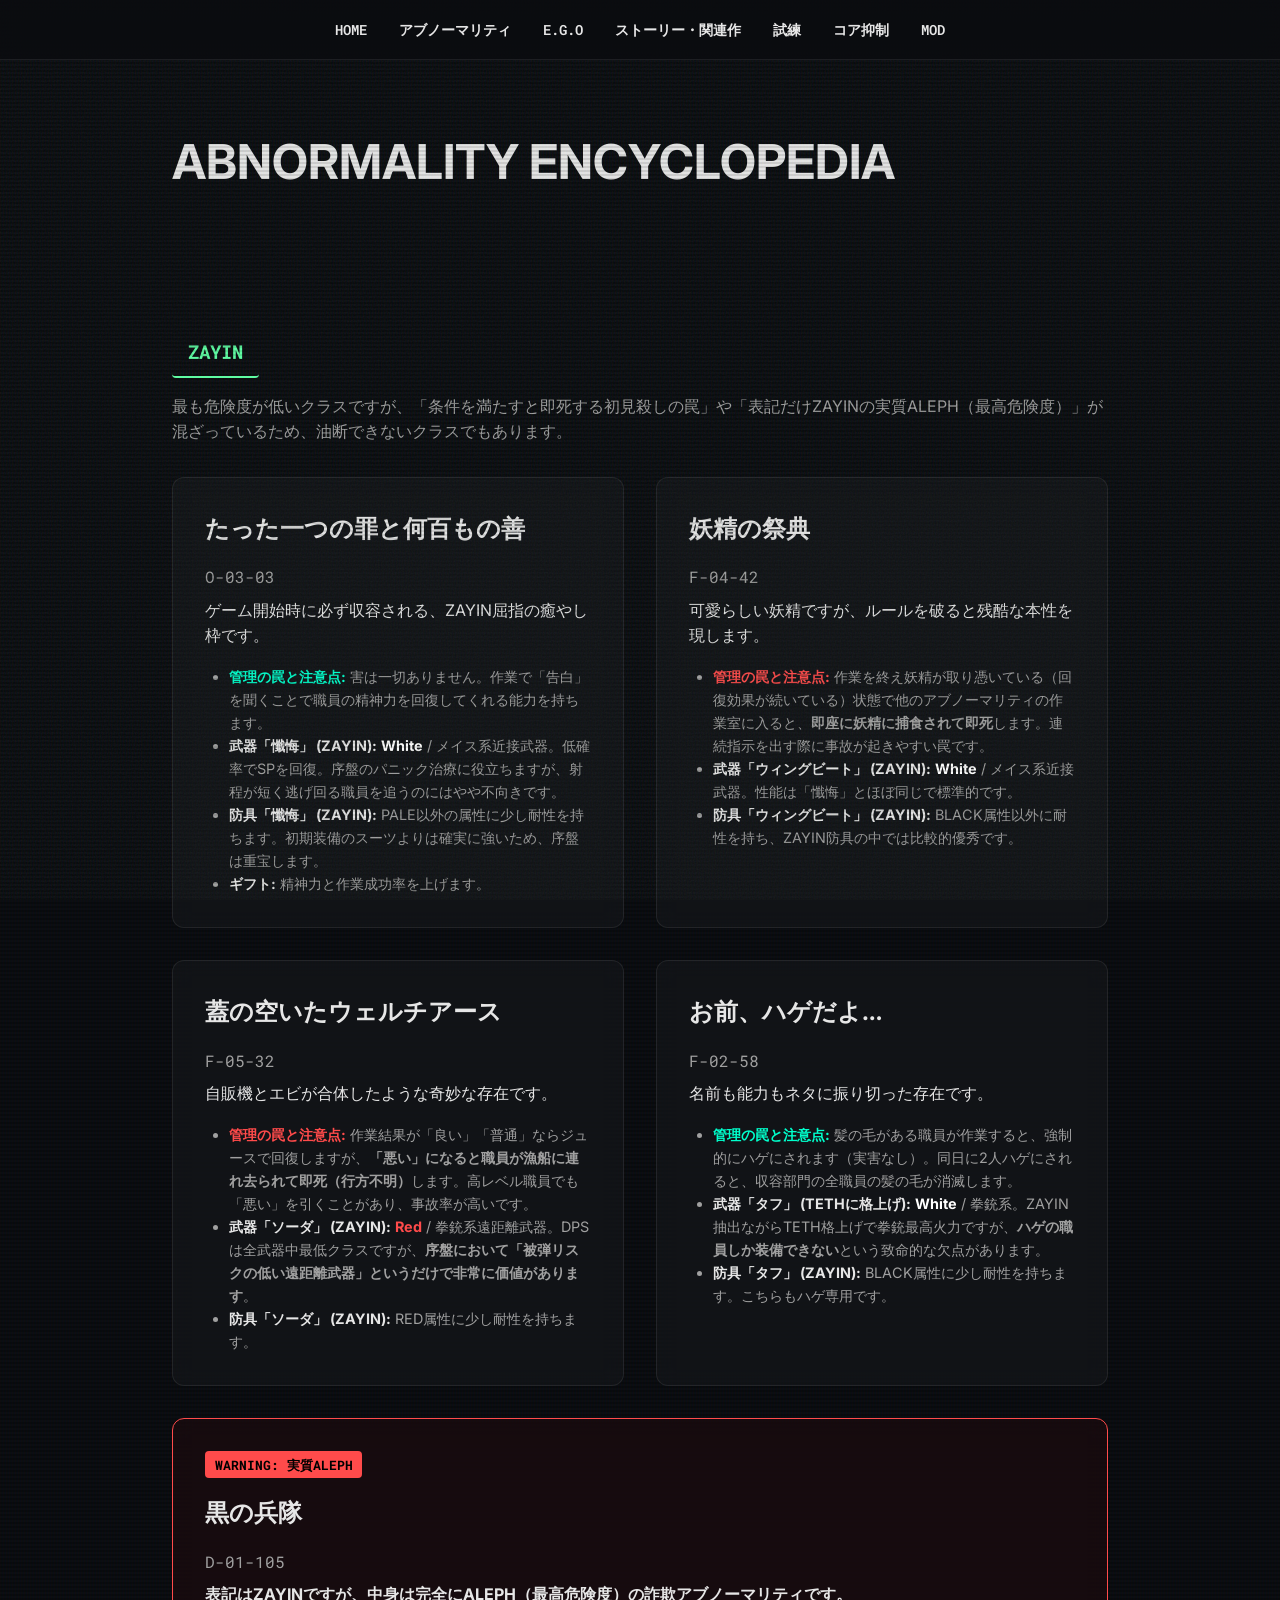
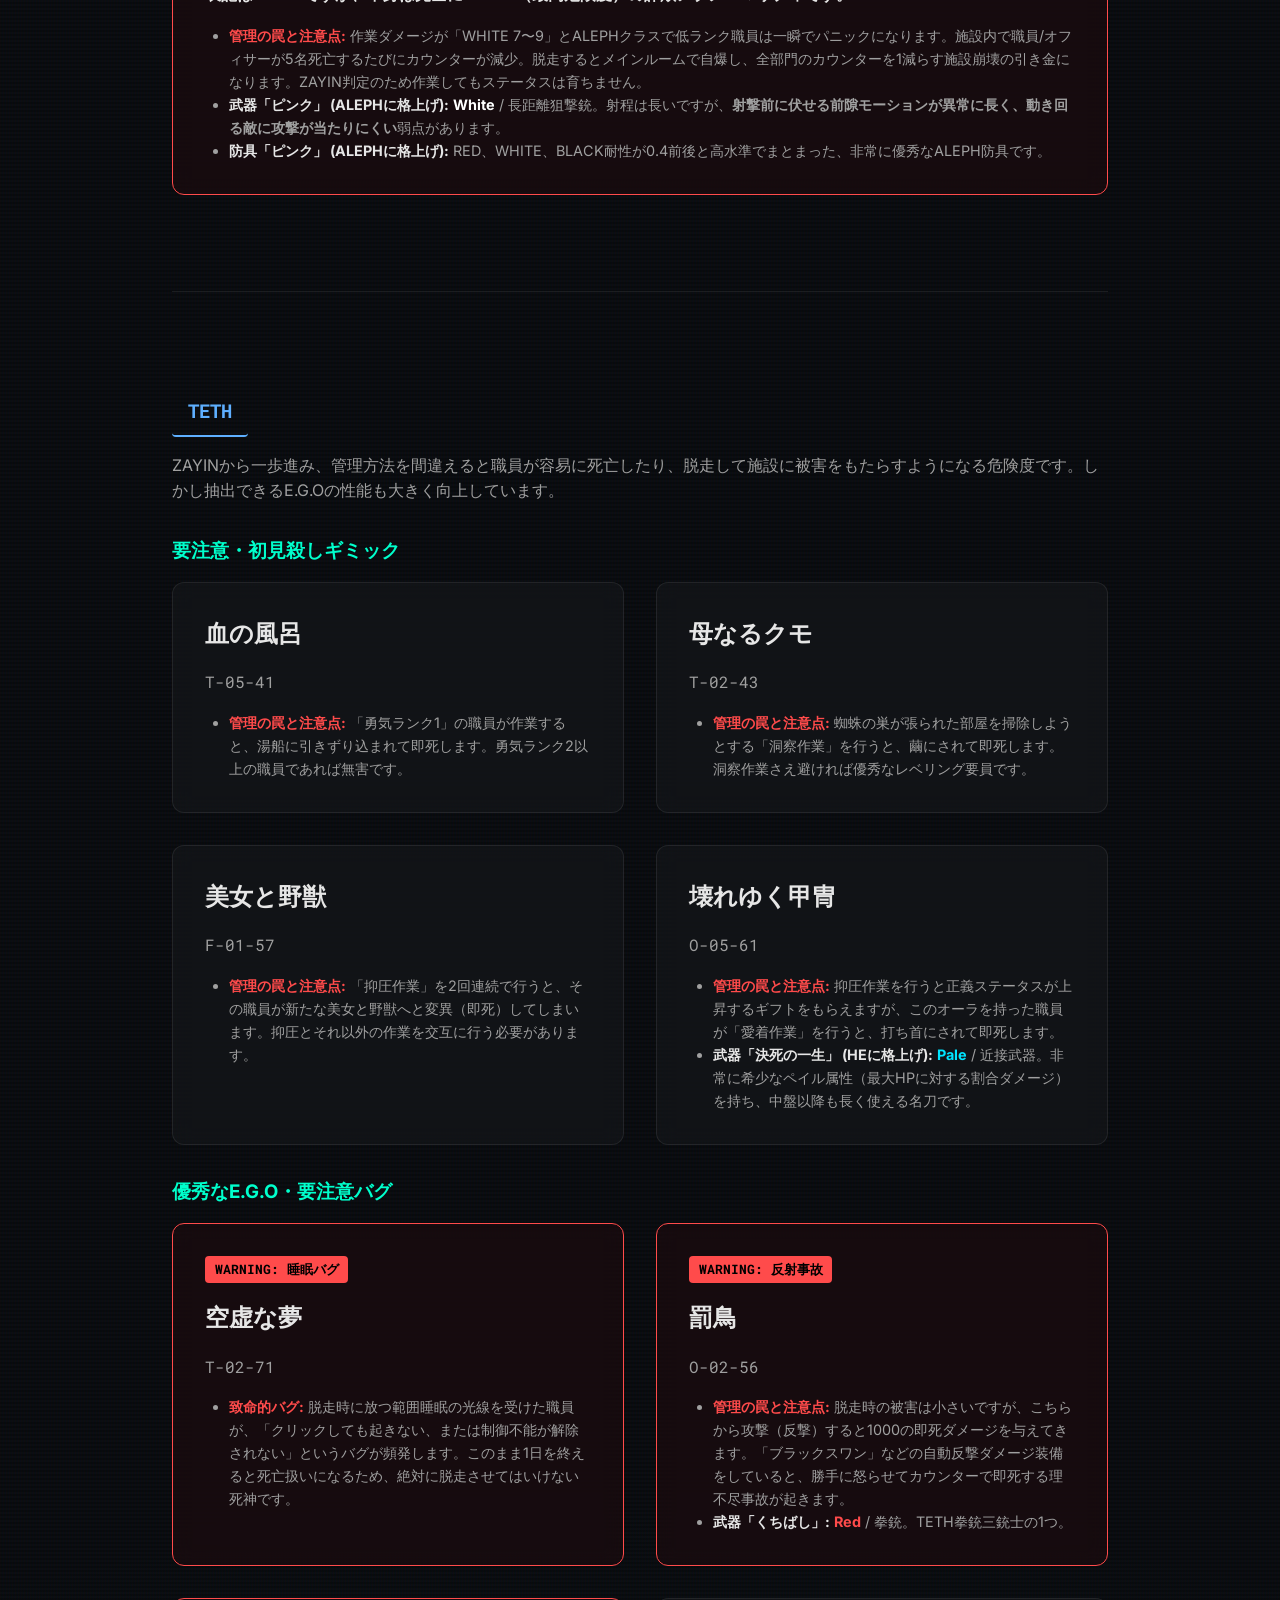
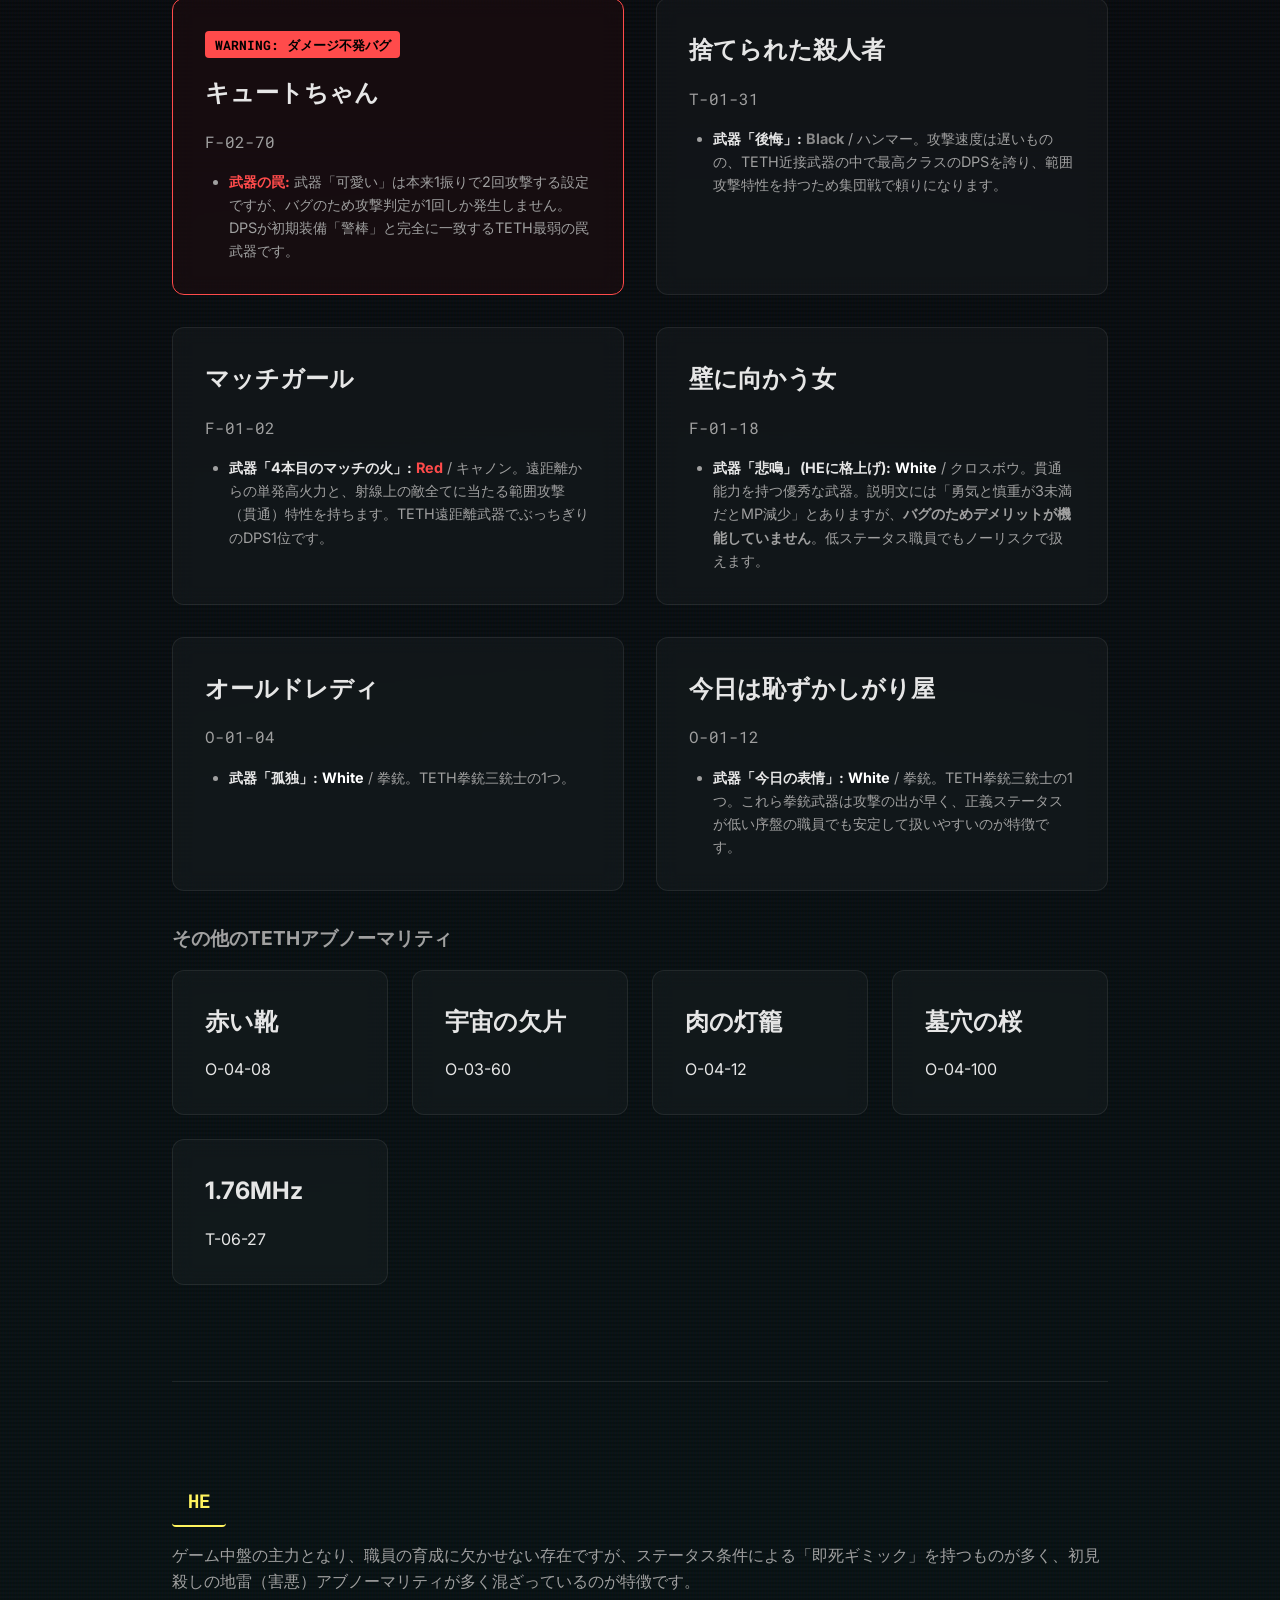
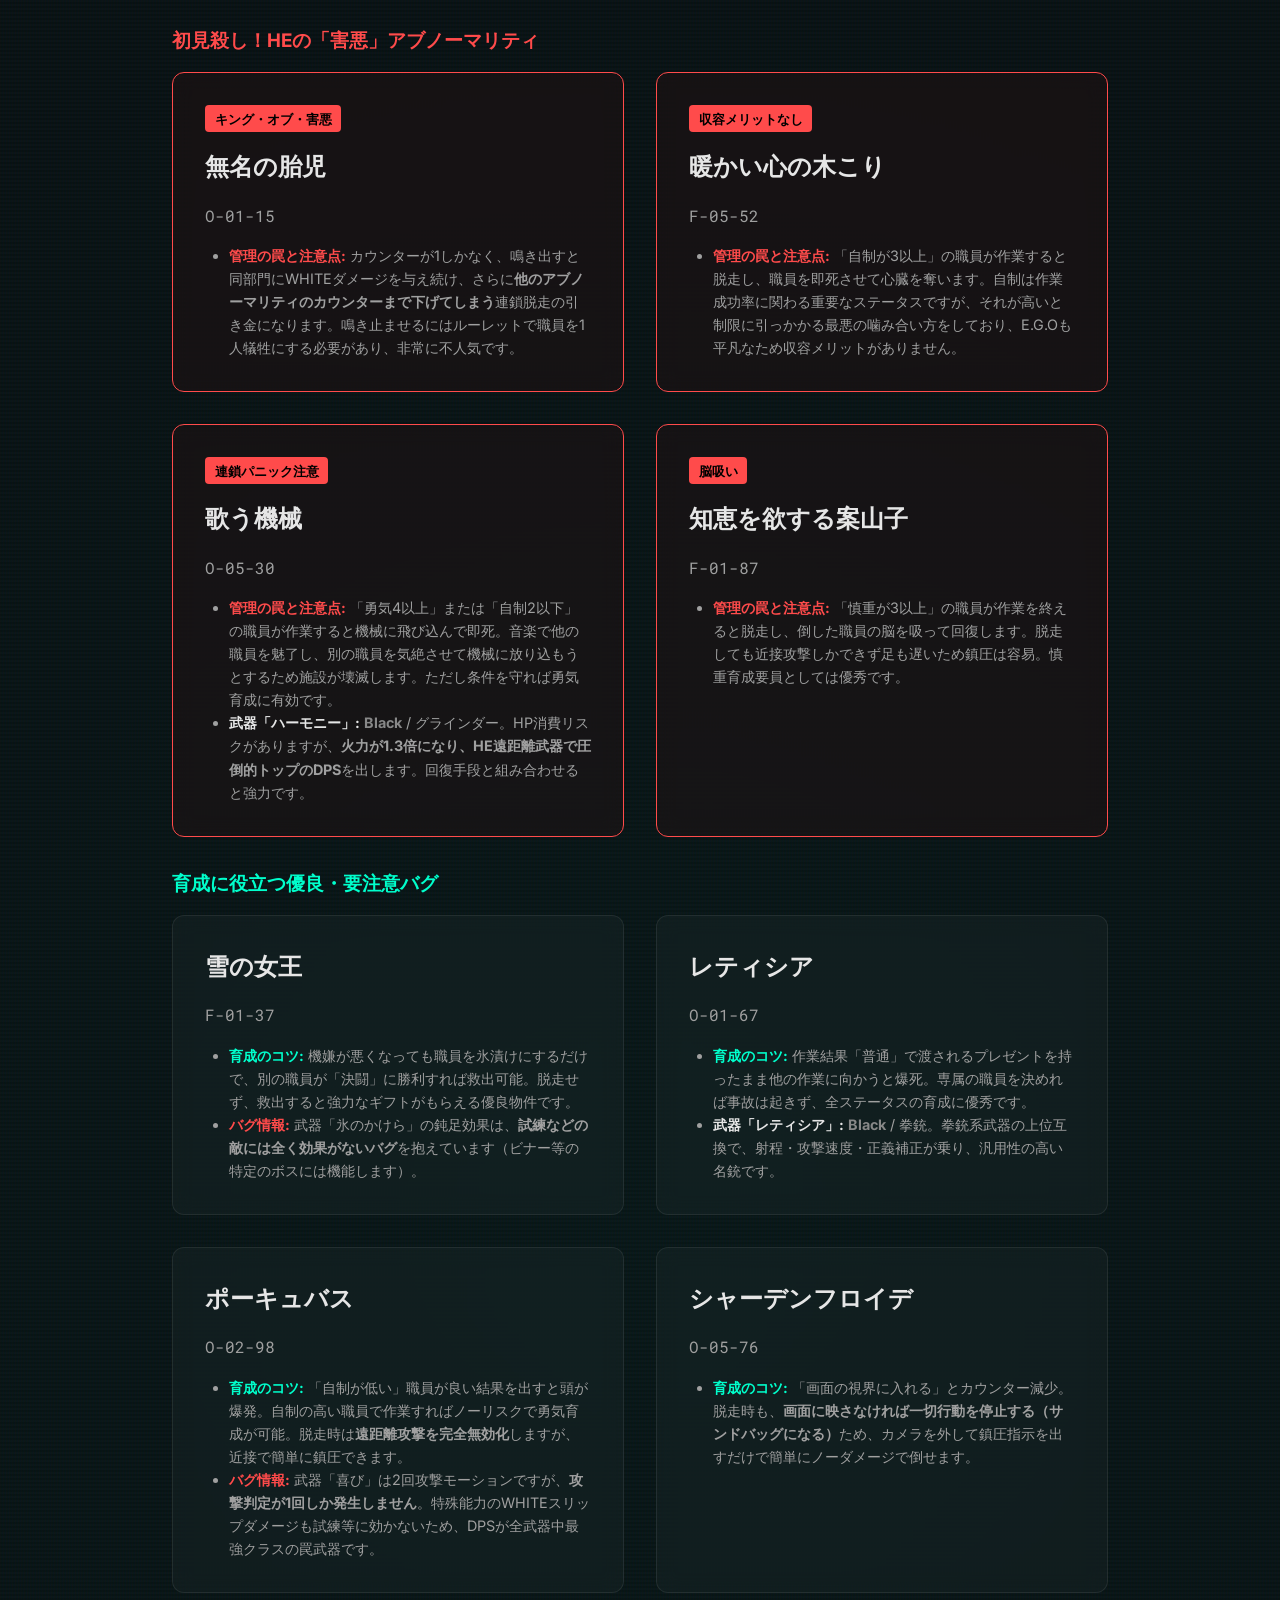
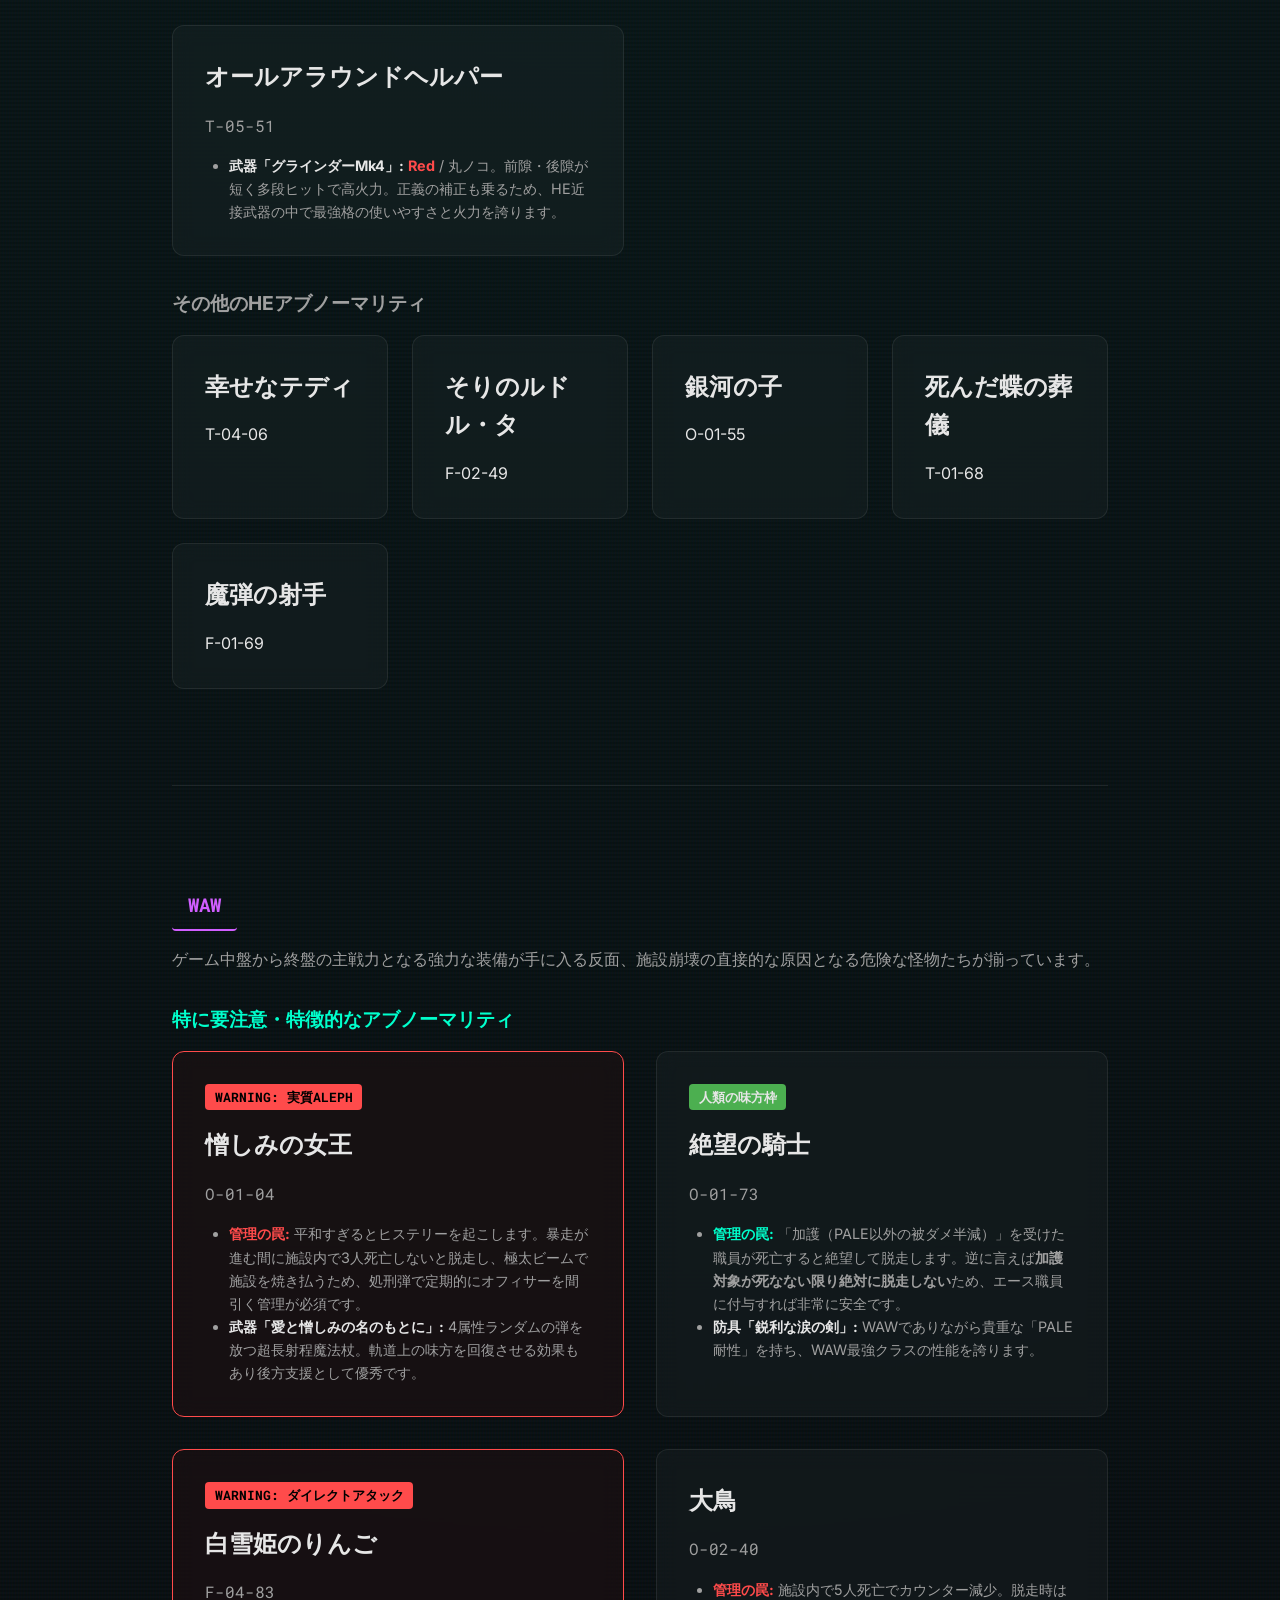
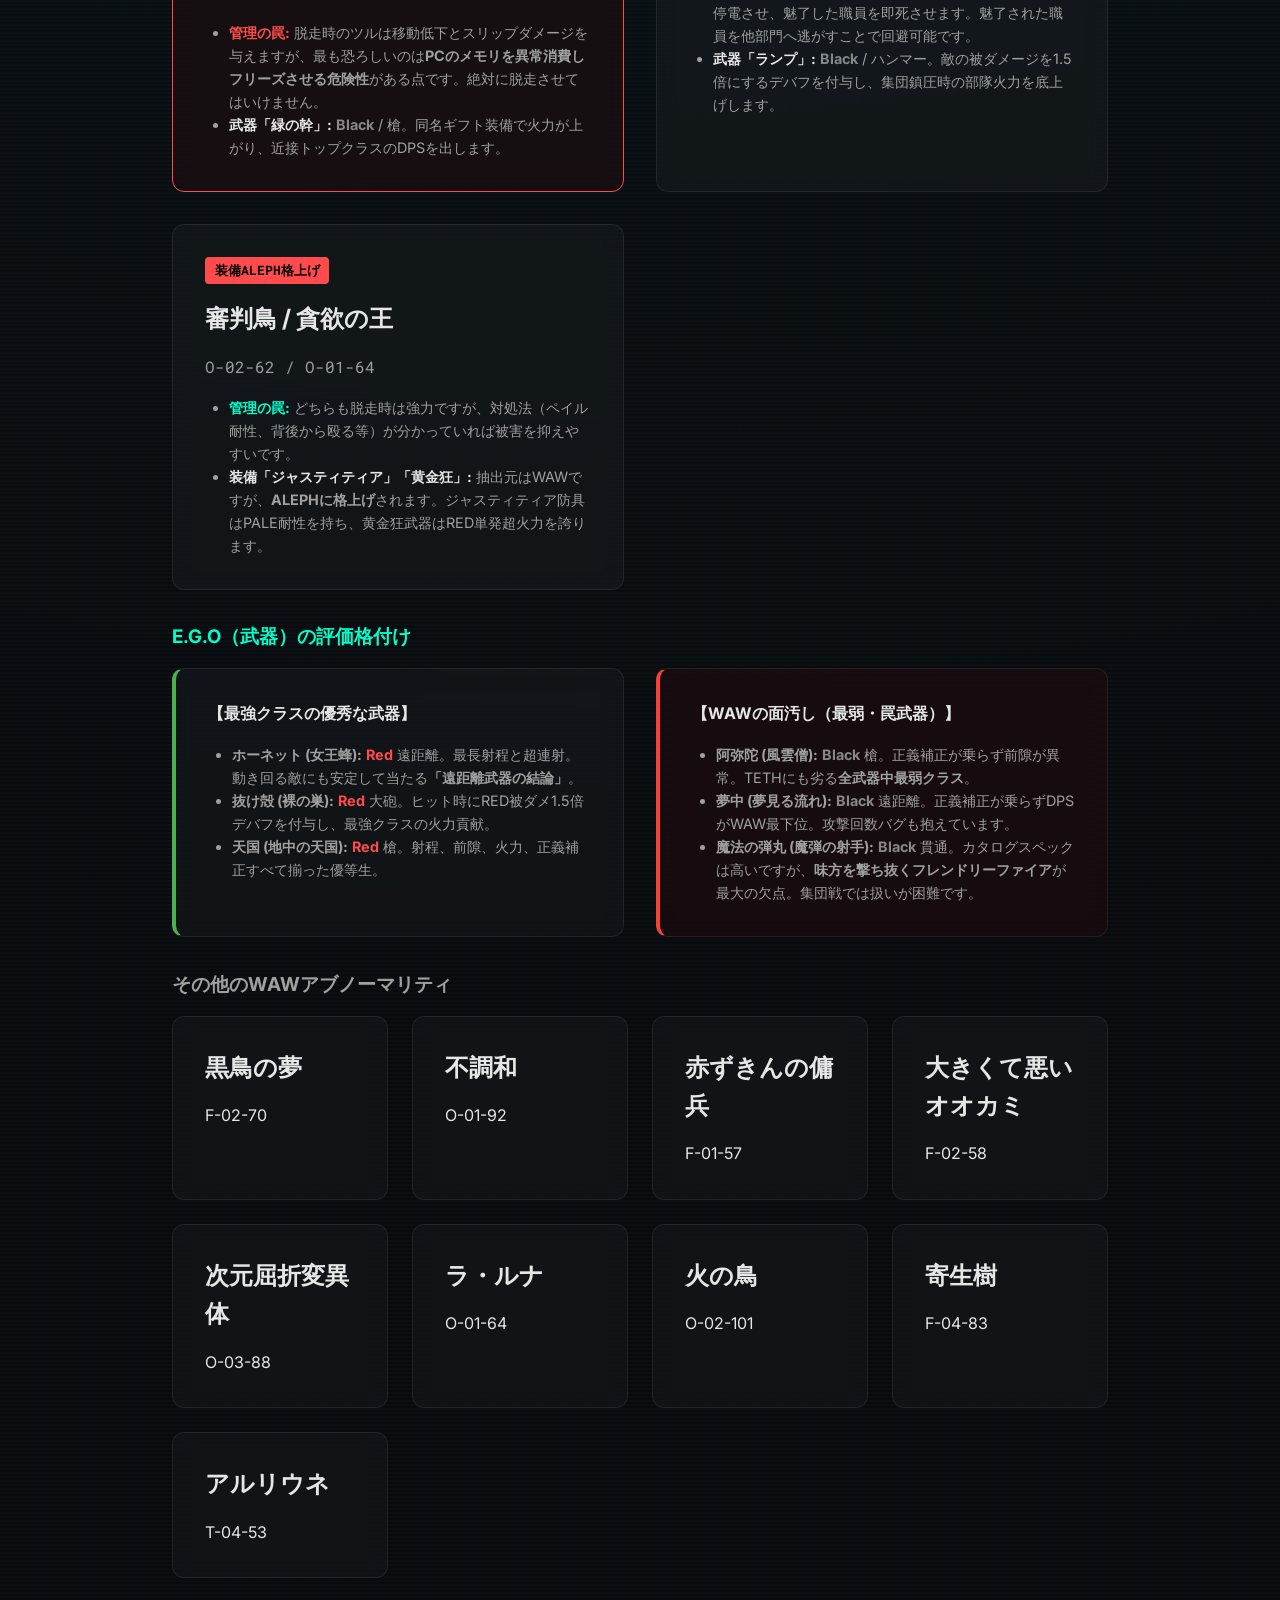
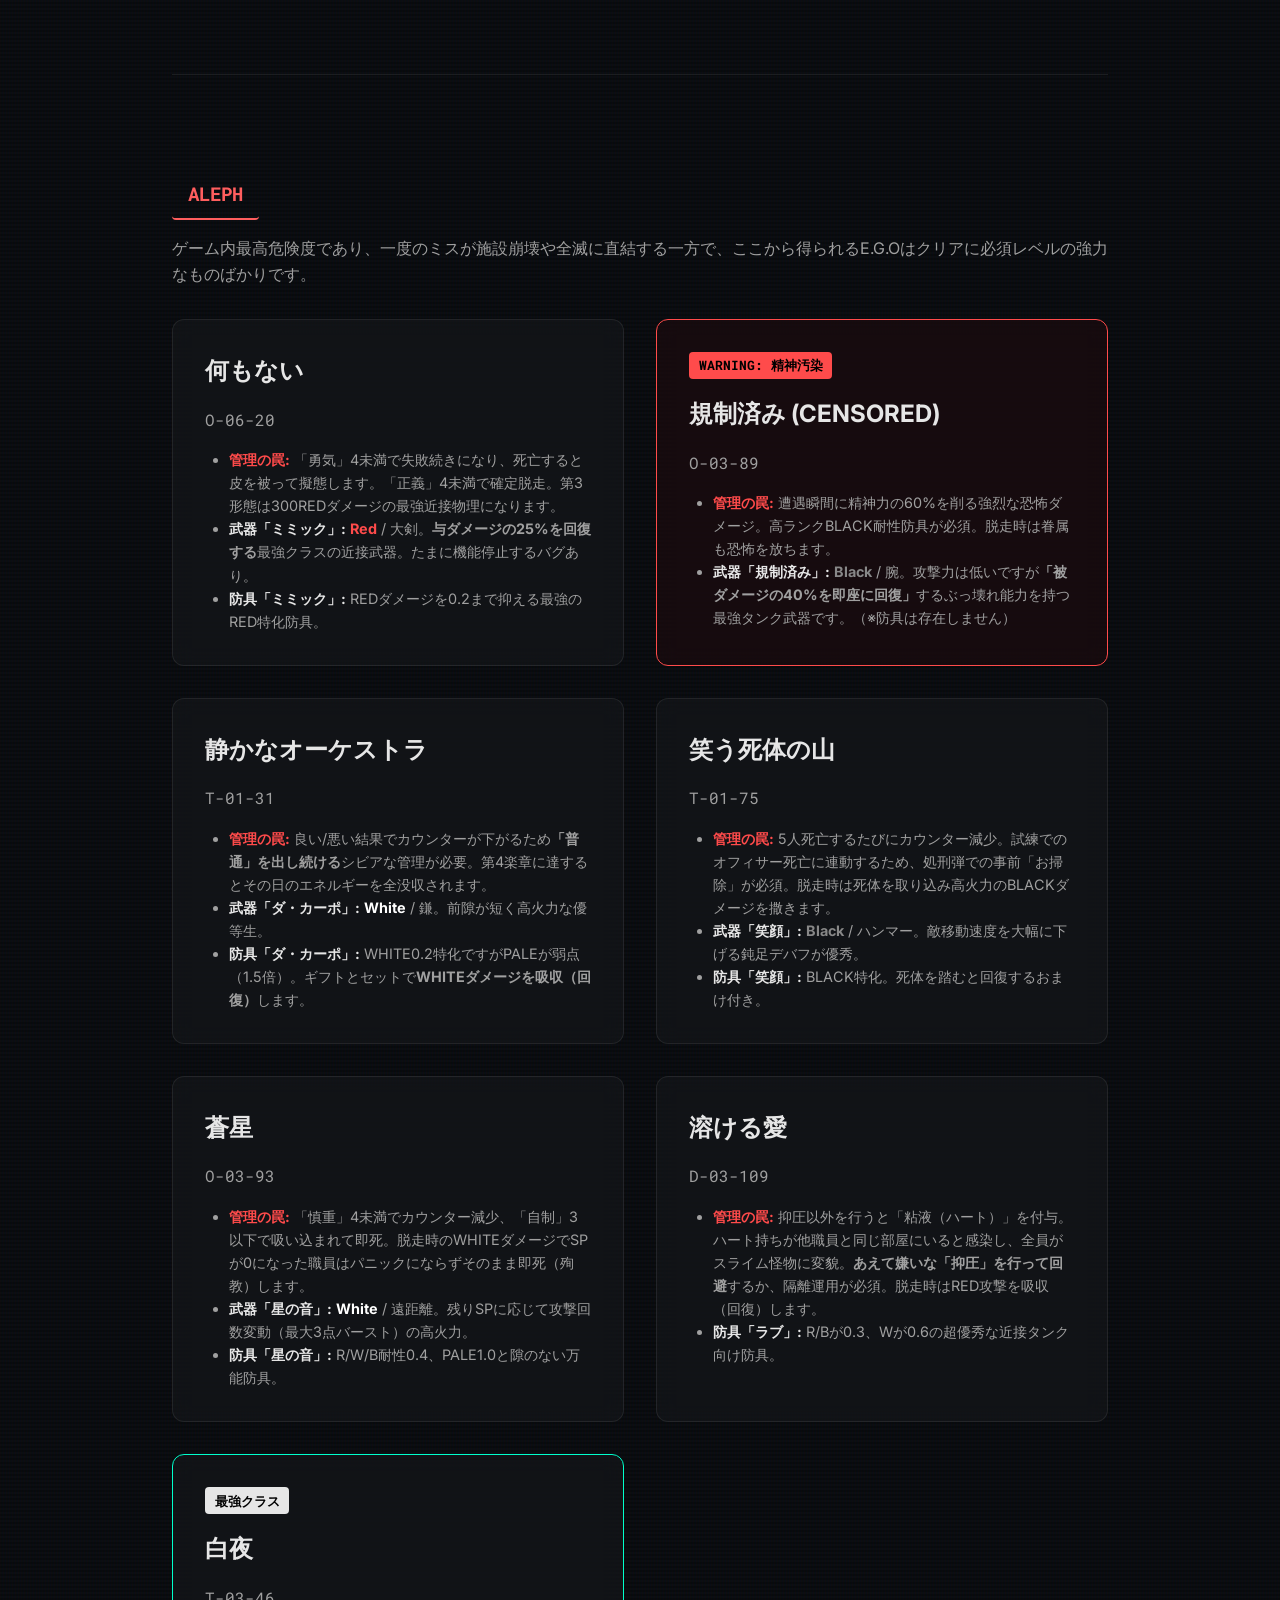
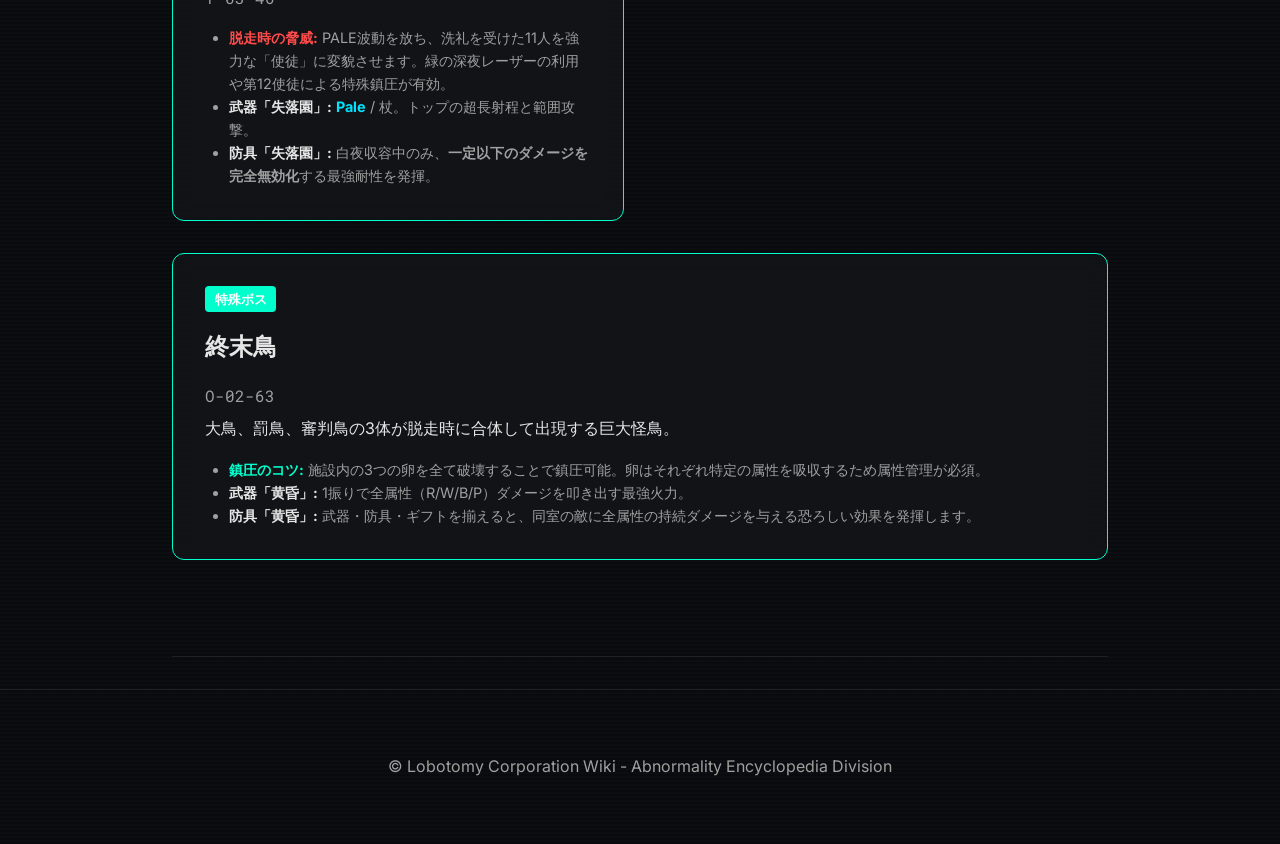
==== commit 691db429: "set" ====
--- a/abnormality_list.html
+++ b/abnormality_list.html
@@ -72,7 +72,7 @@
                     <p>ゲーム開始時に必ず収容される、ZAYIN屈指の癒やし枠です。</p>
                     <ul style="margin-top: 1rem; padding-left: 1.5rem; font-size: 0.9rem; color: var(--text-secondary);">
                         <li><strong style="color: var(--accent-color);">管理の罠と注意点:</strong> 害は一切ありません。作業で「告白」を聞くことで職員の精神力を回復してくれる能力を持ちます。</li>
-                        <li><strong style="color: var(--text-primary);">武器「懺悔」 (ZAYIN):</strong> <span class="attr-text-white">白</span> / メイス系近接武器。低確率でSPを回復。序盤のパニック治療に役立ちますが、射程が短く逃げ回る職員を追うのにはやや不向きです。</li>
+                        <li><strong style="color: var(--text-primary);">武器「懺悔」 (ZAYIN):</strong> <span class="attr-text-white">White</span> / メイス系近接武器。低確率でSPを回復。序盤のパニック治療に役立ちますが、射程が短く逃げ回る職員を追うのにはやや不向きです。</li>
                         <li><strong style="color: var(--text-primary);">防具「懺悔」 (ZAYIN):</strong> PALE以外の属性に少し耐性を持ちます。初期装備のスーツよりは確実に強いため、序盤は重宝します。</li>
                         <li><strong style="color: var(--text-primary);">ギフト:</strong> 精神力と作業成功率を上げます。</li>
                     </ul>
@@ -83,7 +83,7 @@
                     <p>可愛らしい妖精ですが、ルールを破ると残酷な本性を現します。</p>
                     <ul style="margin-top: 1rem; padding-left: 1.5rem; font-size: 0.9rem; color: var(--text-secondary);">
                         <li><strong style="color: var(--color-red);">管理の罠と注意点:</strong> 作業を終え妖精が取り憑いている（回復効果が続いている）状態で他のアブノーマリティの作業室に入ると、<strong>即座に妖精に捕食されて即死</strong>します。連続指示を出す際に事故が起きやすい罠です。</li>
-                        <li><strong style="color: var(--text-primary);">武器「ウィングビート」 (ZAYIN):</strong> <span class="attr-text-white">白</span> / メイス系近接武器。性能は「懺悔」とほぼ同じで標準的です。</li>
+                        <li><strong style="color: var(--text-primary);">武器「ウィングビート」 (ZAYIN):</strong> <span class="attr-text-white">White</span> / メイス系近接武器。性能は「懺悔」とほぼ同じで標準的です。</li>
                         <li><strong style="color: var(--text-primary);">防具「ウィングビート」 (ZAYIN):</strong> BLACK属性以外に耐性を持ち、ZAYIN防具の中では比較的優秀です。</li>
                     </ul>
                 </div>
@@ -93,7 +93,7 @@
                     <p>自販機とエビが合体したような奇妙な存在です。</p>
                     <ul style="margin-top: 1rem; padding-left: 1.5rem; font-size: 0.9rem; color: var(--text-secondary);">
                         <li><strong style="color: var(--color-red);">管理の罠と注意点:</strong> 作業結果が「良い」「普通」ならジュースで回復しますが、<strong>「悪い」になると職員が漁船に連れ去られて即死（行方不明）</strong>します。高レベル職員でも「悪い」を引くことがあり、事故率が高いです。</li>
-                        <li><strong style="color: var(--text-primary);">武器「ソーダ」 (ZAYIN):</strong> <span class="attr-text-red">赤</span> / 拳銃系遠距離武器。DPSは全武器中最低クラスですが、<strong>序盤において「被弾リスクの低い遠距離武器」というだけで非常に価値があります</strong>。</li>
+                        <li><strong style="color: var(--text-primary);">武器「ソーダ」 (ZAYIN):</strong> <span class="attr-text-red">Red</span> / 拳銃系遠距離武器。DPSは全武器中最低クラスですが、<strong>序盤において「被弾リスクの低い遠距離武器」というだけで非常に価値があります</strong>。</li>
                         <li><strong style="color: var(--text-primary);">防具「ソーダ」 (ZAYIN):</strong> RED属性に少し耐性を持ちます。</li>
                     </ul>
                 </div>
@@ -103,7 +103,7 @@
                     <p>名前も能力もネタに振り切った存在です。</p>
                     <ul style="margin-top: 1rem; padding-left: 1.5rem; font-size: 0.9rem; color: var(--text-secondary);">
                         <li><strong style="color: var(--accent-color);">管理の罠と注意点:</strong> 髪の毛がある職員が作業すると、強制的にハゲにされます（実害なし）。同日に2人ハゲにされると、収容部門の全職員の髪の毛が消滅します。</li>
-                        <li><strong style="color: var(--text-primary);">武器「タフ」 (TETHに格上げ):</strong> <span class="attr-text-white">白</span> / 拳銃系。ZAYIN抽出ながらTETH格上げで拳銃最高火力ですが、<strong>ハゲの職員しか装備できない</strong>という致命的な欠点があります。</li>
+                        <li><strong style="color: var(--text-primary);">武器「タフ」 (TETHに格上げ):</strong> <span class="attr-text-white">White</span> / 拳銃系。ZAYIN抽出ながらTETH格上げで拳銃最高火力ですが、<strong>ハゲの職員しか装備できない</strong>という致命的な欠点があります。</li>
                         <li><strong style="color: var(--text-primary);">防具「タフ」 (ZAYIN):</strong> BLACK属性に少し耐性を持ちます。こちらもハゲ専用です。</li>
                     </ul>
                 </div>
@@ -114,7 +114,7 @@
                     <p><strong>表記はZAYINですが、中身は完全にALEPH（最高危険度）の詐欺アブノーマリティです。</strong></p>
                     <ul style="margin-top: 1rem; padding-left: 1.5rem; font-size: 0.9rem; color: var(--text-secondary);">
                         <li><strong style="color: var(--color-red);">管理の罠と注意点:</strong> 作業ダメージが「WHITE 7〜9」とALEPHクラスで低ランク職員は一瞬でパニックになります。施設内で職員/オフィサーが5名死亡するたびにカウンターが減少。脱走するとメインルームで自爆し、全部門のカウンターを1減らす施設崩壊の引き金になります。ZAYIN判定のため作業してもステータスは育ちません。</li>
-                        <li><strong style="color: var(--text-primary);">武器「ピンク」 (ALEPHに格上げ):</strong> <span class="attr-text-white">白</span> / 長距離狙撃銃。射程は長いですが、<strong>射撃前に伏せる前隙モーションが異常に長く、動き回る敵に攻撃が当たりにくい</strong>弱点があります。</li>
+                        <li><strong style="color: var(--text-primary);">武器「ピンク」 (ALEPHに格上げ):</strong> <span class="attr-text-white">White</span> / 長距離狙撃銃。射程は長いですが、<strong>射撃前に伏せる前隙モーションが異常に長く、動き回る敵に攻撃が当たりにくい</strong>弱点があります。</li>
                         <li><strong style="color: var(--text-primary);">防具「ピンク」 (ALEPHに格上げ):</strong> RED、WHITE、BLACK耐性が0.4前後と高水準でまとまった、非常に優秀なALEPH防具です。</li>
                     </ul>
                 </div>
@@ -149,7 +149,7 @@
                     <h3>壊れゆく甲冑</h3><p style="font-family: var(--font-mono); color: var(--text-secondary); margin-bottom: 0.5rem;">O-05-61</p>
                     <ul style="margin-top: 1rem; padding-left: 1.5rem; font-size: 0.9rem; color: var(--text-secondary);">
                         <li><strong style="color: var(--color-red);">管理の罠と注意点:</strong> 抑圧作業を行うと正義ステータスが上昇するギフトをもらえますが、このオーラを持った職員が「愛着作業」を行うと、打ち首にされて即死します。</li>
-                        <li><strong style="color: var(--text-primary);">武器「決死の一生」 (HEに格上げ):</strong> <span class="attr-text-pale">ペイル</span> / 近接武器。非常に希少なペイル属性（最大HPに対する割合ダメージ）を持ち、中盤以降も長く使える名刀です。</li>
+                        <li><strong style="color: var(--text-primary);">武器「決死の一生」 (HEに格上げ):</strong> <span class="attr-text-pale">Pale</span> / 近接武器。非常に希少なペイル属性（最大HPに対する割合ダメージ）を持ち、中盤以降も長く使える名刀です。</li>
                     </ul>
                 </div>
             </div>
@@ -168,7 +168,7 @@
                     <h3>罰鳥</h3><p style="font-family: var(--font-mono); color: var(--text-secondary); margin-bottom: 0.5rem;">O-02-56</p>
                     <ul style="margin-top: 1rem; padding-left: 1.5rem; font-size: 0.9rem; color: var(--text-secondary);">
                         <li><strong style="color: var(--color-red);">管理の罠と注意点:</strong> 脱走時の被害は小さいですが、こちらから攻撃（反撃）すると1000の即死ダメージを与えてきます。「ブラックスワン」などの自動反撃ダメージ装備をしていると、勝手に怒らせてカウンターで即死する理不尽事故が起きます。</li>
-                        <li><strong style="color: var(--text-primary);">武器「くちばし」:</strong> <span class="attr-text-red">赤</span> / 拳銃。TETH拳銃三銃士の1つ。</li>
+                        <li><strong style="color: var(--text-primary);">武器「くちばし」:</strong> <span class="attr-text-red">Red</span> / 拳銃。TETH拳銃三銃士の1つ。</li>
                     </ul>
                 </div>
                 <div class="card reveal" style="border-color: var(--color-red); background: rgba(255, 0, 0, 0.05);">
@@ -181,31 +181,31 @@
                 <div class="card reveal">
                     <h3>捨てられた殺人者</h3><p style="font-family: var(--font-mono); color: var(--text-secondary); margin-bottom: 0.5rem;">T-01-31</p>
                     <ul style="margin-top: 1rem; padding-left: 1.5rem; font-size: 0.9rem; color: var(--text-secondary);">
-                        <li><strong style="color: var(--text-primary);">武器「後悔」:</strong> <span class="attr-text-black">黒</span> / ハンマー。攻撃速度は遅いものの、TETH近接武器の中で最高クラスのDPSを誇り、範囲攻撃特性を持つため集団戦で頼りになります。</li>
+                        <li><strong style="color: var(--text-primary);">武器「後悔」:</strong> <span class="attr-text-black">Black</span> / ハンマー。攻撃速度は遅いものの、TETH近接武器の中で最高クラスのDPSを誇り、範囲攻撃特性を持つため集団戦で頼りになります。</li>
                     </ul>
                 </div>
                 <div class="card reveal">
                     <h3>マッチガール</h3><p style="font-family: var(--font-mono); color: var(--text-secondary); margin-bottom: 0.5rem;">F-01-02</p>
                     <ul style="margin-top: 1rem; padding-left: 1.5rem; font-size: 0.9rem; color: var(--text-secondary);">
-                        <li><strong style="color: var(--text-primary);">武器「4本目のマッチの火」:</strong> <span class="attr-text-red">赤</span> / キャノン。遠距離からの単発高火力と、射線上の敵全てに当たる範囲攻撃（貫通）特性を持ちます。TETH遠距離武器でぶっちぎりのDPS1位です。</li>
+                        <li><strong style="color: var(--text-primary);">武器「4本目のマッチの火」:</strong> <span class="attr-text-red">Red</span> / キャノン。遠距離からの単発高火力と、射線上の敵全てに当たる範囲攻撃（貫通）特性を持ちます。TETH遠距離武器でぶっちぎりのDPS1位です。</li>
                     </ul>
                 </div>
                 <div class="card reveal">
                     <h3>壁に向かう女</h3><p style="font-family: var(--font-mono); color: var(--text-secondary); margin-bottom: 0.5rem;">F-01-18</p>
                     <ul style="margin-top: 1rem; padding-left: 1.5rem; font-size: 0.9rem; color: var(--text-secondary);">
-                        <li><strong style="color: var(--text-primary);">武器「悲鳴」 (HEに格上げ):</strong> <span class="attr-text-white">白</span> / クロスボウ。貫通能力を持つ優秀な武器。説明文には「勇気と慎重が3未満だとMP減少」とありますが、<strong>バグのためデメリットが機能していません</strong>。低ステータス職員でもノーリスクで扱えます。</li>
+                        <li><strong style="color: var(--text-primary);">武器「悲鳴」 (HEに格上げ):</strong> <span class="attr-text-white">White</span> / クロスボウ。貫通能力を持つ優秀な武器。説明文には「勇気と慎重が3未満だとMP減少」とありますが、<strong>バグのためデメリットが機能していません</strong>。低ステータス職員でもノーリスクで扱えます。</li>
                     </ul>
                 </div>
                 <div class="card reveal">
                     <h3>オールドレディ</h3><p style="font-family: var(--font-mono); color: var(--text-secondary); margin-bottom: 0.5rem;">O-01-04</p>
                     <ul style="margin-top: 1rem; padding-left: 1.5rem; font-size: 0.9rem; color: var(--text-secondary);">
-                        <li><strong style="color: var(--text-primary);">武器「孤独」:</strong> <span class="attr-text-white">白</span> / 拳銃。TETH拳銃三銃士の1つ。</li>
+                        <li><strong style="color: var(--text-primary);">武器「孤独」:</strong> <span class="attr-text-white">White</span> / 拳銃。TETH拳銃三銃士の1つ。</li>
                     </ul>
                 </div>
                 <div class="card reveal">
                     <h3>今日は恥ずかしがり屋</h3><p style="font-family: var(--font-mono); color: var(--text-secondary); margin-bottom: 0.5rem;">O-01-12</p>
                     <ul style="margin-top: 1rem; padding-left: 1.5rem; font-size: 0.9rem; color: var(--text-secondary);">
-                        <li><strong style="color: var(--text-primary);">武器「今日の表情」:</strong> <span class="attr-text-white">白</span> / 拳銃。TETH拳銃三銃士の1つ。これら拳銃武器は攻撃の出が早く、正義ステータスが低い序盤の職員でも安定して扱いやすいのが特徴です。</li>
+                        <li><strong style="color: var(--text-primary);">武器「今日の表情」:</strong> <span class="attr-text-white">White</span> / 拳銃。TETH拳銃三銃士の1つ。これら拳銃武器は攻撃の出が早く、正義ステータスが低い序盤の職員でも安定して扱いやすいのが特徴です。</li>
                     </ul>
                 </div>
             </div>
@@ -245,7 +245,7 @@
                     <h3>歌う機械</h3><p style="font-family: var(--font-mono); color: var(--text-secondary); margin-bottom: 0.5rem;">O-05-30</p>
                     <ul style="margin-top: 1rem; padding-left: 1.5rem; font-size: 0.9rem; color: var(--text-secondary);">
                         <li><strong style="color: var(--color-red);">管理の罠と注意点:</strong> 「勇気4以上」または「自制2以下」の職員が作業すると機械に飛び込んで即死。音楽で他の職員を魅了し、別の職員を気絶させて機械に放り込もうとするため施設が壊滅します。ただし条件を守れば勇気育成に有効です。</li>
-                        <li><strong style="color: var(--text-primary);">武器「ハーモニー」:</strong> <span class="attr-text-black">黒</span> / グラインダー。HP消費リスクがありますが、<strong>火力が1.3倍になり、HE遠距離武器で圧倒的トップのDPS</strong>を出します。回復手段と組み合わせると強力です。</li>
+                        <li><strong style="color: var(--text-primary);">武器「ハーモニー」:</strong> <span class="attr-text-black">Black</span> / グラインダー。HP消費リスクがありますが、<strong>火力が1.3倍になり、HE遠距離武器で圧倒的トップのDPS</strong>を出します。回復手段と組み合わせると強力です。</li>
                     </ul>
                 </div>
                 <div class="card reveal" style="border-color: var(--color-red); background: rgba(255, 0, 0, 0.05);">
@@ -270,7 +270,7 @@
                     <h3>レティシア</h3><p style="font-family: var(--font-mono); color: var(--text-secondary); margin-bottom: 0.5rem;">O-01-67</p>
                     <ul style="margin-top: 1rem; padding-left: 1.5rem; font-size: 0.9rem; color: var(--text-secondary);">
                         <li><strong style="color: var(--accent-color);">育成のコツ:</strong> 作業結果「普通」で渡されるプレゼントを持ったまま他の作業に向かうと爆死。専属の職員を決めれば事故は起きず、全ステータスの育成に優秀です。</li>
-                        <li><strong style="color: var(--text-primary);">武器「レティシア」:</strong> <span class="attr-text-black">黒</span> / 拳銃。拳銃系武器の上位互換で、射程・攻撃速度・正義補正が乗り、汎用性の高い名銃です。</li>
+                        <li><strong style="color: var(--text-primary);">武器「レティシア」:</strong> <span class="attr-text-black">Black</span> / 拳銃。拳銃系武器の上位互換で、射程・攻撃速度・正義補正が乗り、汎用性の高い名銃です。</li>
                     </ul>
                 </div>
                 <div class="card reveal">
@@ -289,7 +289,7 @@
                 <div class="card reveal">
                     <h3>オールアラウンドヘルパー</h3><p style="font-family: var(--font-mono); color: var(--text-secondary); margin-bottom: 0.5rem;">T-05-51</p>
                     <ul style="margin-top: 1rem; padding-left: 1.5rem; font-size: 0.9rem; color: var(--text-secondary);">
-                        <li><strong style="color: var(--text-primary);">武器「グラインダーMk4」:</strong> <span class="attr-text-red">赤</span> / 丸ノコ。前隙・後隙が短く多段ヒットで高火力。正義の補正も乗るため、HE近接武器の中で最強格の使いやすさと火力を誇ります。</li>
+                        <li><strong style="color: var(--text-primary);">武器「グラインダーMk4」:</strong> <span class="attr-text-red">Red</span> / 丸ノコ。前隙・後隙が短く多段ヒットで高火力。正義の補正も乗るため、HE近接武器の中で最強格の使いやすさと火力を誇ります。</li>
                     </ul>
                 </div>
             </div>
@@ -331,14 +331,14 @@
                     <h3>白雪姫のりんご</h3><p style="font-family: var(--font-mono); color: var(--text-secondary); margin-bottom: 0.5rem;">F-04-83</p>
                     <ul style="margin-top: 1rem; padding-left: 1.5rem; font-size: 0.9rem; color: var(--text-secondary);">
                         <li><strong style="color: var(--color-red);">管理の罠:</strong> 脱走時のツルは移動低下とスリップダメージを与えますが、最も恐ろしいのは<strong>PCのメモリを異常消費しフリーズさせる危険性</strong>がある点です。絶対に脱走させてはいけません。</li>
-                        <li><strong style="color: var(--text-primary);">武器「緑の幹」:</strong> <span class="attr-text-black">黒</span> / 槍。同名ギフト装備で火力が上がり、近接トップクラスのDPSを出します。</li>
+                        <li><strong style="color: var(--text-primary);">武器「緑の幹」:</strong> <span class="attr-text-black">Black</span> / 槍。同名ギフト装備で火力が上がり、近接トップクラスのDPSを出します。</li>
                     </ul>
                 </div>
                 <div class="card reveal">
                     <h3>大鳥</h3><p style="font-family: var(--font-mono); color: var(--text-secondary); margin-bottom: 0.5rem;">O-02-40</p>
                     <ul style="margin-top: 1rem; padding-left: 1.5rem; font-size: 0.9rem; color: var(--text-secondary);">
                         <li><strong style="color: var(--color-red);">管理の罠:</strong> 施設内で5人死亡でカウンター減少。脱走時は停電させ、魅了した職員を即死させます。魅了された職員を他部門へ逃がすことで回避可能です。</li>
-                        <li><strong style="color: var(--text-primary);">武器「ランプ」:</strong> <span class="attr-text-black">黒</span> / ハンマー。敵の被ダメージを1.5倍にするデバフを付与し、集団鎮圧時の部隊火力を底上げします。</li>
+                        <li><strong style="color: var(--text-primary);">武器「ランプ」:</strong> <span class="attr-text-black">Black</span> / ハンマー。敵の被ダメージを1.5倍にするデバフを付与し、集団鎮圧時の部隊火力を底上げします。</li>
                     </ul>
                 </div>
                 <div class="card reveal">
@@ -356,17 +356,17 @@
                 <div class="card reveal" style="border-left: 4px solid #4caf50;">
                     <h4>【最強クラスの優秀な武器】</h4>
                     <ul style="margin-top: 1rem; padding-left: 1.5rem; font-size: 0.9rem; color: var(--text-secondary);">
-                        <li><strong>ホーネット (女王蜂):</strong> <span class="attr-text-red">赤</span> 遠距離。最長射程と超連射。動き回る敵にも安定して当たる<strong>「遠距離武器の結論」</strong>。</li>
-                        <li><strong>抜け殻 (裸の巣):</strong> <span class="attr-text-red">赤</span> 大砲。ヒット時にRED被ダメ1.5倍デバフを付与し、最強クラスの火力貢献。</li>
-                        <li><strong>天国 (地中の天国):</strong> <span class="attr-text-red">赤</span> 槍。射程、前隙、火力、正義補正すべて揃った優等生。</li>
+                        <li><strong>ホーネット (女王蜂):</strong> <span class="attr-text-red">Red</span> 遠距離。最長射程と超連射。動き回る敵にも安定して当たる<strong>「遠距離武器の結論」</strong>。</li>
+                        <li><strong>抜け殻 (裸の巣):</strong> <span class="attr-text-red">Red</span> 大砲。ヒット時にRED被ダメ1.5倍デバフを付与し、最強クラスの火力貢献。</li>
+                        <li><strong>天国 (地中の天国):</strong> <span class="attr-text-red">Red</span> 槍。射程、前隙、火力、正義補正すべて揃った優等生。</li>
                     </ul>
                 </div>
                 <div class="card reveal" style="border-left: 4px solid #f44336; background: rgba(255, 0, 0, 0.05);">
                     <h4>【WAWの面汚し（最弱・罠武器）】</h4>
                     <ul style="margin-top: 1rem; padding-left: 1.5rem; font-size: 0.9rem; color: var(--text-secondary);">
-                        <li><strong>阿弥陀 (風雲僧):</strong> <span class="attr-text-black">黒</span> 槍。正義補正が乗らず前隙が異常。TETHにも劣る<strong>全武器中最弱クラス</strong>。</li>
-                        <li><strong>夢中 (夢見る流れ):</strong> <span class="attr-text-black">黒</span> 遠距離。正義補正が乗らずDPSがWAW最下位。攻撃回数バグも抱えています。</li>
-                        <li><strong>魔法の弾丸 (魔弾の射手):</strong> <span class="attr-text-black">黒</span> 貫通。カタログスペックは高いですが、<strong>味方を撃ち抜くフレンドリーファイア</strong>が最大の欠点。集団戦では扱いが困難です。</li>
+                        <li><strong>阿弥陀 (風雲僧):</strong> <span class="attr-text-black">Black</span> 槍。正義補正が乗らず前隙が異常。TETHにも劣る<strong>全武器中最弱クラス</strong>。</li>
+                        <li><strong>夢中 (夢見る流れ):</strong> <span class="attr-text-black">Black</span> 遠距離。正義補正が乗らずDPSがWAW最下位。攻撃回数バグも抱えています。</li>
+                        <li><strong>魔法の弾丸 (魔弾の射手):</strong> <span class="attr-text-black">Black</span> 貫通。カタログスペックは高いですが、<strong>味方を撃ち抜くフレンドリーファイア</strong>が最大の欠点。集団戦では扱いが困難です。</li>
                     </ul>
                 </div>
             </div>
@@ -394,7 +394,7 @@
                     <h3>何もない</h3><p style="font-family: var(--font-mono); color: var(--text-secondary); margin-bottom: 0.5rem;">O-06-20</p>
                     <ul style="margin-top: 1rem; padding-left: 1.5rem; font-size: 0.9rem; color: var(--text-secondary);">
                         <li><strong style="color: var(--color-red);">管理の罠:</strong> 「勇気」4未満で失敗続きになり、死亡すると皮を被って擬態します。「正義」4未満で確定脱走。第3形態は300REDダメージの最強近接物理になります。</li>
-                        <li><strong style="color: var(--text-primary);">武器「ミミック」:</strong> <span class="attr-text-red">赤</span> / 大剣。<strong>与ダメージの25%を回復する</strong>最強クラスの近接武器。たまに機能停止するバグあり。</li>
+                        <li><strong style="color: var(--text-primary);">武器「ミミック」:</strong> <span class="attr-text-red">Red</span> / 大剣。<strong>与ダメージの25%を回復する</strong>最強クラスの近接武器。たまに機能停止するバグあり。</li>
                         <li><strong style="color: var(--text-primary);">防具「ミミック」:</strong> REDダメージを0.2まで抑える最強のRED特化防具。</li>
                     </ul>
                 </div>
@@ -403,14 +403,14 @@
                     <h3>規制済み (CENSORED)</h3><p style="font-family: var(--font-mono); color: var(--text-secondary); margin-bottom: 0.5rem;">O-03-89</p>
                     <ul style="margin-top: 1rem; padding-left: 1.5rem; font-size: 0.9rem; color: var(--text-secondary);">
                         <li><strong style="color: var(--color-red);">管理の罠:</strong> 遭遇瞬間に精神力の60%を削る強烈な恐怖ダメージ。高ランクBLACK耐性防具が必須。脱走時は眷属も恐怖を放ちます。</li>
-                        <li><strong style="color: var(--text-primary);">武器「規制済み」:</strong> <span class="attr-text-black">黒</span> / 腕。攻撃力は低いですが<strong>「被ダメージの40%を即座に回復」</strong>するぶっ壊れ能力を持つ最強タンク武器です。（※防具は存在しません）</li>
+                        <li><strong style="color: var(--text-primary);">武器「規制済み」:</strong> <span class="attr-text-black">Black</span> / 腕。攻撃力は低いですが<strong>「被ダメージの40%を即座に回復」</strong>するぶっ壊れ能力を持つ最強タンク武器です。（※防具は存在しません）</li>
                     </ul>
                 </div>
                 <div class="card reveal">
                     <h3>静かなオーケストラ</h3><p style="font-family: var(--font-mono); color: var(--text-secondary); margin-bottom: 0.5rem;">T-01-31</p>
                     <ul style="margin-top: 1rem; padding-left: 1.5rem; font-size: 0.9rem; color: var(--text-secondary);">
                         <li><strong style="color: var(--color-red);">管理の罠:</strong> 良い/悪い結果でカウンターが下がるため<strong>「普通」を出し続ける</strong>シビアな管理が必要。第4楽章に達するとその日のエネルギーを全没収されます。</li>
-                        <li><strong style="color: var(--text-primary);">武器「ダ・カーポ」:</strong> <span class="attr-text-white">白</span> / 鎌。前隙が短く高火力な優等生。</li>
+                        <li><strong style="color: var(--text-primary);">武器「ダ・カーポ」:</strong> <span class="attr-text-white">White</span> / 鎌。前隙が短く高火力な優等生。</li>
                         <li><strong style="color: var(--text-primary);">防具「ダ・カーポ」:</strong> WHITE0.2特化ですがPALEが弱点（1.5倍）。ギフトとセットで<strong>WHITEダメージを吸収（回復）</strong>します。</li>
                     </ul>
                 </div>
@@ -418,7 +418,7 @@
                     <h3>笑う死体の山</h3><p style="font-family: var(--font-mono); color: var(--text-secondary); margin-bottom: 0.5rem;">T-01-75</p>
                     <ul style="margin-top: 1rem; padding-left: 1.5rem; font-size: 0.9rem; color: var(--text-secondary);">
                         <li><strong style="color: var(--color-red);">管理の罠:</strong> 5人死亡するたびにカウンター減少。試練でのオフィサー死亡に連動するため、処刑弾での事前「お掃除」が必須。脱走時は死体を取り込み高火力のBLACKダメージを撒きます。</li>
-                        <li><strong style="color: var(--text-primary);">武器「笑顔」:</strong> <span class="attr-text-black">黒</span> / ハンマー。敵移動速度を大幅に下げる鈍足デバフが優秀。</li>
+                        <li><strong style="color: var(--text-primary);">武器「笑顔」:</strong> <span class="attr-text-black">Black</span> / ハンマー。敵移動速度を大幅に下げる鈍足デバフが優秀。</li>
                         <li><strong style="color: var(--text-primary);">防具「笑顔」:</strong> BLACK特化。死体を踏むと回復するおまけ付き。</li>
                     </ul>
                 </div>
@@ -426,7 +426,7 @@
                     <h3>蒼星</h3><p style="font-family: var(--font-mono); color: var(--text-secondary); margin-bottom: 0.5rem;">O-03-93</p>
                     <ul style="margin-top: 1rem; padding-left: 1.5rem; font-size: 0.9rem; color: var(--text-secondary);">
                         <li><strong style="color: var(--color-red);">管理の罠:</strong> 「慎重」4未満でカウンター減少、「自制」3以下で吸い込まれて即死。脱走時のWHITEダメージでSPが0になった職員はパニックにならずそのまま即死（殉教）します。</li>
-                        <li><strong style="color: var(--text-primary);">武器「星の音」:</strong> <span class="attr-text-white">白</span> / 遠距離。残りSPに応じて攻撃回数変動（最大3点バースト）の高火力。</li>
+                        <li><strong style="color: var(--text-primary);">武器「星の音」:</strong> <span class="attr-text-white">White</span> / 遠距離。残りSPに応じて攻撃回数変動（最大3点バースト）の高火力。</li>
                         <li><strong style="color: var(--text-primary);">防具「星の音」:</strong> R/W/B耐性0.4、PALE1.0と隙のない万能防具。</li>
                     </ul>
                 </div>
@@ -442,7 +442,7 @@
                     <h3>白夜</h3><p style="font-family: var(--font-mono); color: var(--text-secondary); margin-bottom: 0.5rem;">T-03-46</p>
                     <ul style="margin-top: 1rem; padding-left: 1.5rem; font-size: 0.9rem; color: var(--text-secondary);">
                         <li><strong style="color: var(--color-red);">脱走時の脅威:</strong> PALE波動を放ち、洗礼を受けた11人を強力な「使徒」に変貌させます。緑の深夜レーザーの利用や第12使徒による特殊鎮圧が有効。</li>
-                        <li><strong style="color: var(--text-primary);">武器「失落園」:</strong> <span class="attr-text-pale">ペイル</span> / 杖。トップの超長射程と範囲攻撃。</li>
+                        <li><strong style="color: var(--text-primary);">武器「失落園」:</strong> <span class="attr-text-pale">Pale</span> / 杖。トップの超長射程と範囲攻撃。</li>
                         <li><strong style="color: var(--text-primary);">防具「失落園」:</strong> 白夜収容中のみ、<strong>一定以下のダメージを完全無効化</strong>する最強耐性を発揮。</li>
                     </ul>
                 </div>
--- a/index.css
+++ b/index.css
@@ -12,7 +12,7 @@
     --color-red: #ff4b4b;
     --color-white: #ffffff;
     --color-black: #404040;
-    --color-pale: #b0d4ff;
+    --color-pale: #00e5ff; /* Cyan/Blue for PALE */
     
     /* Status Colors */
     --color-hp: #ff5e5e;
@@ -224,6 +224,16 @@
     background: rgba(255, 255, 255, 0.02);
 }
 
+.bug-note {
+    margin-top: 1rem;
+    padding: 0.8rem 1rem;
+    background: rgba(255, 50, 50, 0.1);
+    border-left: 3px solid #ff3333;
+    font-size: 0.9rem;
+    color: #ffcccc;
+    border-radius: 0 4px 4px 0;
+}
+
 /* Risk Level Headers */
 .risk-header {
     padding: 0.5rem 1rem;
@@ -240,6 +250,26 @@
 .he { color: #fff45e; border-bottom: 2px solid #fff45e; }
 .waw { color: #d05eff; border-bottom: 2px solid #d05eff; }
 .aleph { color: #ff5e5e; border-bottom: 2px solid #ff5e5e; }
+
+/* Risk Level Text Colors */
+.text-zayin { color: #5effa4; font-weight: bold; font-family: var(--font-mono); }
+.text-teth { color: #5eafff; font-weight: bold; font-family: var(--font-mono); }
+.text-he { color: #fff45e; font-weight: bold; font-family: var(--font-mono); }
+.text-waw { color: #d05eff; font-weight: bold; font-family: var(--font-mono); }
+.text-aleph { color: #ff5e5e; font-weight: bold; font-family: var(--font-mono); }
+
+/* Risk Level Backgrounds */
+.bg-zayin { background: rgba(94, 255, 164, 0.15) !important; border-left: 3px solid #5effa4; }
+.bg-teth { background: rgba(94, 175, 255, 0.15) !important; border-left: 3px solid #5eafff; }
+.bg-he { background: rgba(255, 244, 94, 0.15) !important; border-left: 3px solid #fff45e; }
+.bg-waw { background: rgba(208, 94, 255, 0.15) !important; border-left: 3px solid #d05eff; }
+.bg-aleph { background: rgba(255, 94, 94, 0.15) !important; border-left: 3px solid #ff5e5e; }
+
+/* Half-and-Half Backgrounds for Upgraded Weapons */
+.bg-half-he-waw { background: linear-gradient(135deg, rgba(255, 244, 94, 0.1) 50%, rgba(208, 94, 255, 0.15) 50%) !important; }
+.bg-half-waw-aleph { background: linear-gradient(135deg, rgba(208, 94, 255, 0.1) 50%, rgba(255, 94, 94, 0.15) 50%) !important; }
+.bg-half-he-aleph { background: linear-gradient(135deg, rgba(255, 244, 94, 0.1) 50%, rgba(255, 94, 94, 0.15) 50%) !important; }
+.bg-half-teth-he { background: linear-gradient(135deg, rgba(94, 175, 255, 0.1) 50%, rgba(255, 244, 94, 0.15) 50%) !important; }
 
 /* Attribute Colors in Tables */
 .attr-text-red { color: var(--color-red); font-weight: bold; }
@@ -371,6 +401,25 @@
 .tag-white { background: var(--color-white); color: #000; }
 .tag-black { background: var(--color-black); color: #fff; }
 .tag-pale { background: var(--color-pale); color: #000; }
+
+/* Risk Level Tags */
+.tag-zayin, .tag-teth, .tag-he, .tag-waw, .tag-aleph {
+    display: inline-block;
+    padding: 0.2rem 0.6rem;
+    font-weight: bold;
+    font-family: var(--font-mono);
+    text-transform: uppercase;
+    border-radius: 4px;
+    color: #000;
+    margin: 0.2rem 0.6rem;
+    letter-spacing: 1px;
+    vertical-align: middle;
+}
+.tag-zayin { background: #00ff00; }
+.tag-teth { background: #0088ff; }
+.tag-he { background: #ffff00; }
+.tag-waw { background: #9900ff; color: #fff; }
+.tag-aleph { background: #ff0000; color: #fff; }
 
 /* Status Meters */
 .meter-container {
